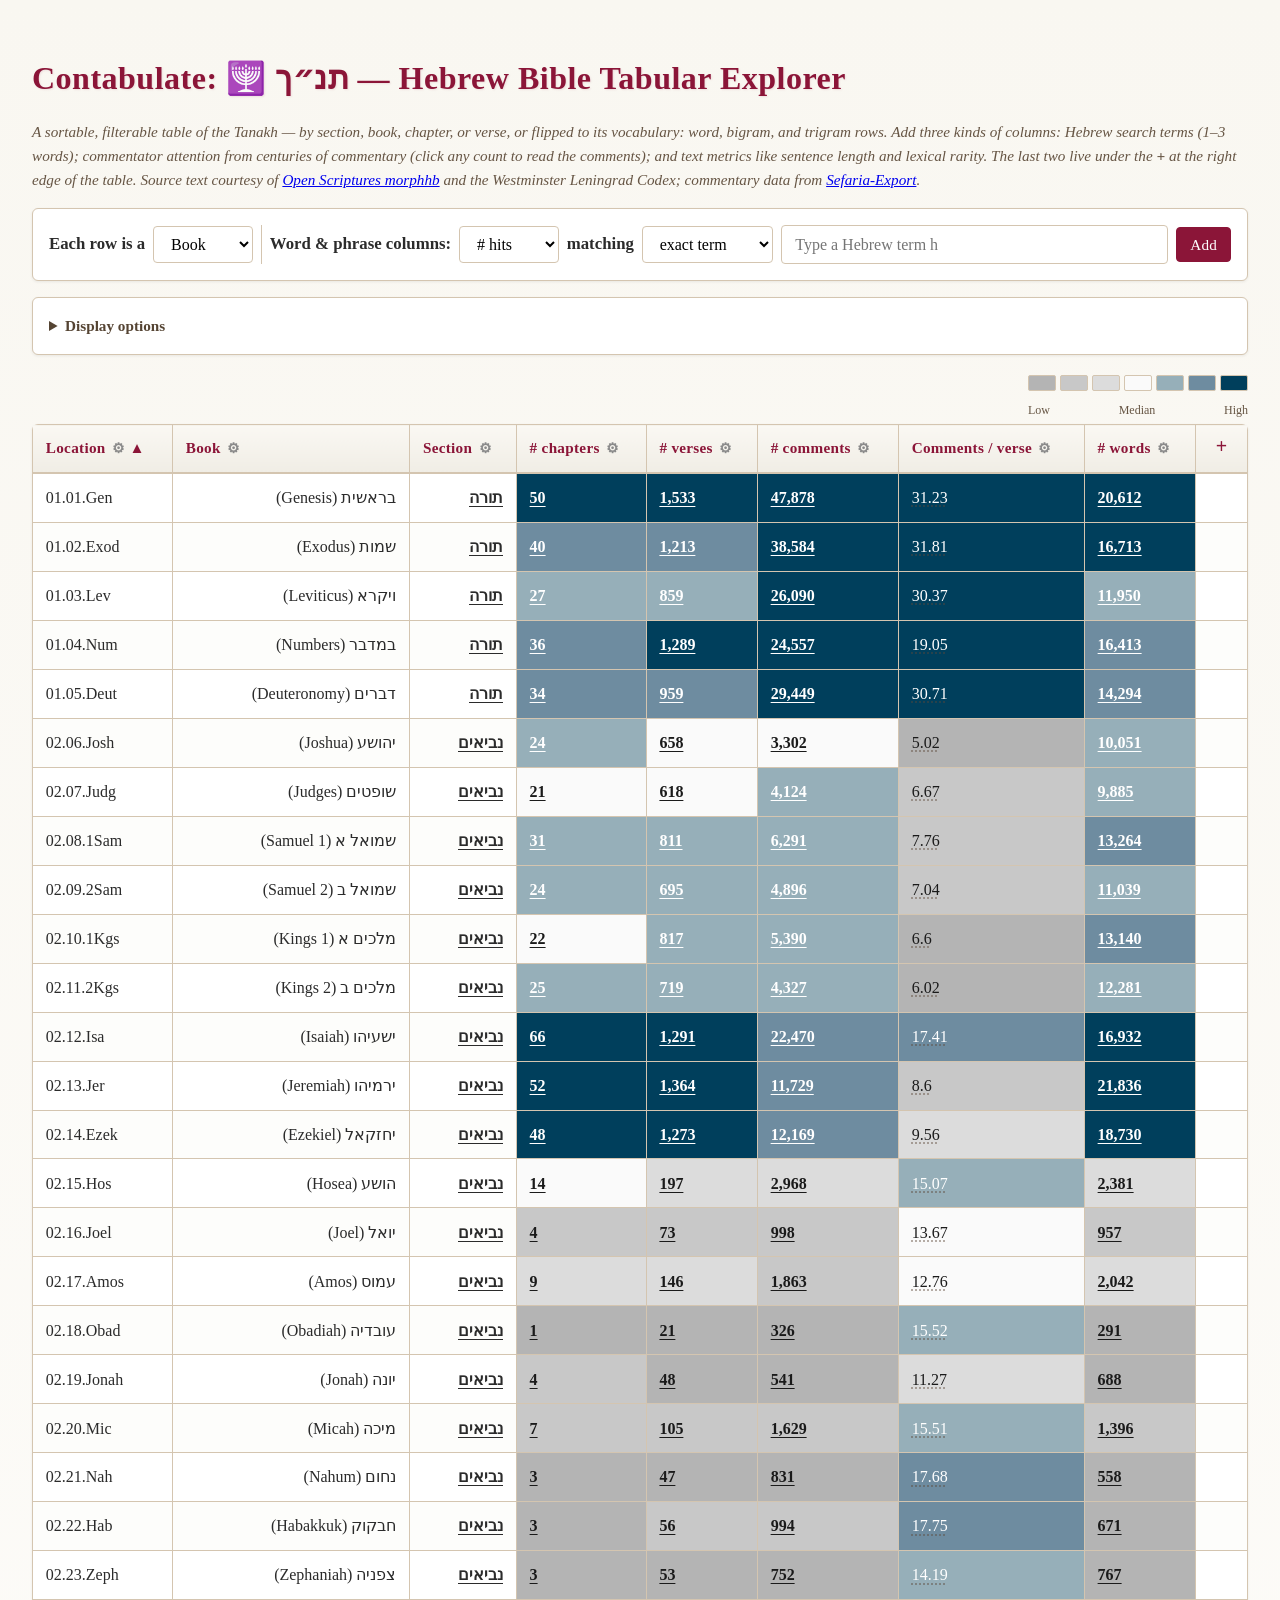
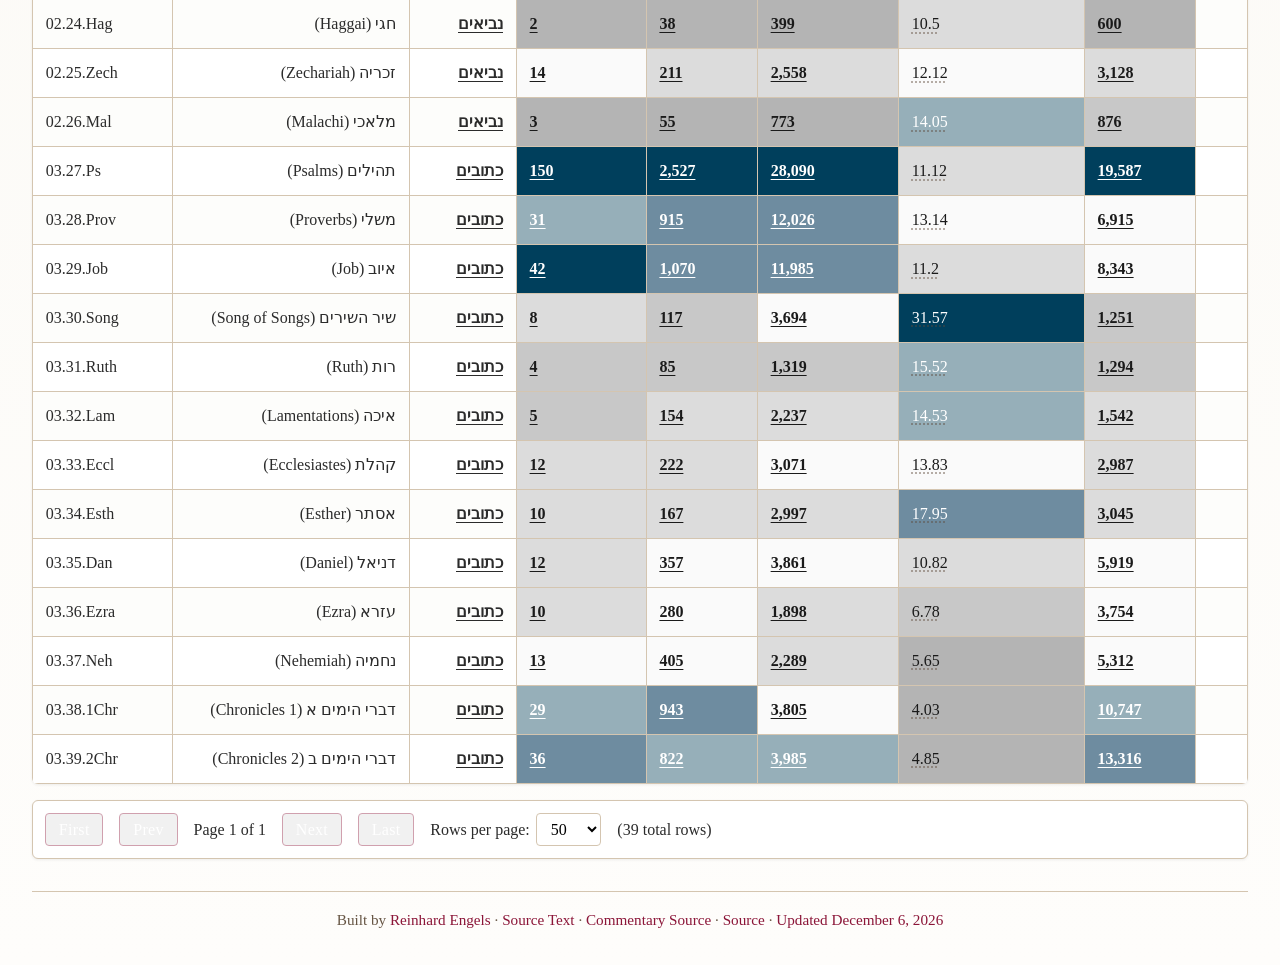
==== docs/index.html @ b15b809d "Add % Names, % Aramaic, and % Hapax text metrics Three density metrics on orthogonal axes, each deri" ====
<!doctype html>
<html lang="en">
<head>
  <meta charset="utf-8">
  <meta name="viewport" content="width=device-width, initial-scale=1">
  <meta name="description" content="Search the Hebrew Bible (Tanakh) by Hebrew word, phrase, or regex across sections, books, chapters, verses, and verse text with full RTL support. Built from Open Scriptures morphhb / Westminster Leningrad Codex OSIS XML.">
  <meta name="author" content="Reinhard Engels">
  <link rel="canonical" href="https://tanakh.contabulate.org/">
  <meta property="og:title" content="Contabulate: תנ״ך — Hebrew Bible Tabular Explorer">
  <meta property="og:description" content="Search the Hebrew Bible (Tanakh) by Hebrew word, phrase, or regex across sections, books, chapters, verses, and verse text with full RTL support.">
  <meta property="og:type" content="website">
  <meta property="og:url" content="https://tanakh.contabulate.org/">
  <link rel="icon" href="data:image/svg+xml,%3Csvg xmlns='http://www.w3.org/2000/svg' viewBox='0 0 64 64'%3E%3Cpath fill='%238b1538' d='M53 8c-12 2-21 11-25 22l-6 17c-1 3-4 5-7 6l-4 2 2-4c1-3 3-6 6-7l17-6C47 34 56 25 58 13l1-6-6 1z'/%3E%3Cpath fill='%238b1538' d='M21 43l-6 6 2 2 6-6z'/%3E%3Cpath fill='%238b1538' d='M31 22l11 11 2-2-11-11z'/%3E%3C/svg%3E">
  <title>🕎 Contabulate: תנ״ך — Hebrew Bible Tabular Explorer</title>
  <link rel="stylesheet" href="css/main.css">
</head>
<body>
  <div id="loadingIndicator" class="loading-indicator" role="status" aria-live="polite">
    <div class="loading-indicator-card">
      <div class="loading-spinner" aria-hidden="true"></div>
      <p id="loadingMessage" class="loading-message">Loading data...</p>
    </div>
  </div>
  <h1><a href="https://contabulate.org/">Contabulate</a>: 🕎 <span class="hebrew-inline" dir="rtl">תנ״ך</span> — Hebrew Bible Tabular Explorer</h1>
  <p class="muted">A sortable, filterable table of the Tanakh — by section, book, chapter, or verse, or flipped to its vocabulary: word, bigram, and trigram rows. Add three kinds of columns: Hebrew search terms (1–3 words); commentator attention from centuries of commentary (click any count to read the comments); and text metrics like sentence length and lexical rarity. The last two live under the <strong>+</strong> at the right edge of the table. Source text courtesy of <a href="https://github.com/openscriptures/morphhb" target="_blank" rel="noopener">Open Scriptures morphhb</a> and the Westminster Leningrad Codex; commentary data from <a href="https://github.com/Sefaria/Sefaria-Export" target="_blank" rel="noopener">Sefaria-Export</a>.</p>

  <div class="tab-content" id="segmentsTab">
    <div class="controls">
      <div class="controls-row">
        <div class="control-group">
          <span class="label-strong">Each row is a</span>
          <select id="gran" class="control-select">
            <option value="genre">Section</option>
            <option value="play">Book</option>
            <option value="act">Chapter</option>
            <option value="line" selected>Verse</option>
            <option value="word">Word</option>
            <option value="bigram">Bigram</option>
            <option value="trigram">Trigram</option>
          </select>
        </div>
        <span class="control-divider" aria-hidden="true"></span>
        <div class="control-group control-group-grow">
          <span class="label-strong">Word &amp; phrase columns:</span>
          <select id="newTermDisplay" class="control-select">
            <option value="count" selected># hits</option>
            <option value="pct">% share</option>
          </select>
          <span class="label-strong">matching</span>
          <select id="matchMode" class="control-select">
            <option value="exact">exact term</option>
            <option value="regex">regex pattern</option>
          </select>
          <span id="ngramModeGroup">
            <span class="label-strong">in</span>
            <select id="ngramMode" class="control-select">
              <option value="1" selected>single words</option>
              <option value="2">bigrams</option>
              <option value="3">trigrams</option>
            </select>
          </span>
          <input id="q" class="query-input" type="text" dir="auto" placeholder="Type Hebrew or Latin here, then hit &quot;Add&quot;">
          <button id="addColumnBtn" class="add-column-btn" type="button">Add</button>
        </div>
        <button id="addColumnsMobile" class="add-columns-mobile" type="button" aria-haspopup="dialog">+ Commentator &amp; metric columns</button>
      </div>
      <div id="termWarning" class="warning is-hidden" role="status" aria-live="polite"></div>
    </div>

    <details>
      <summary class="sr"><strong>Display options</strong></summary>
      <div class="options-row">
        <label><input type="checkbox" class="color-scale-toggle" checked> Color scale numeric columns</label>
        <label><input type="checkbox" class="highlight-toggle" checked> Highlight matching verse text</label>
        <label><input type="checkbox" id="showZeroRows"> Show zero-hit rows</label>
        <button id="downloadSegmentsCsv" class="download-btn" type="button">Download CSV</button>
        <div class="color-scale-options">
          <label>Palette:
            <select class="color-scale-palette">
              <option value="blue-diverging" selected>Gray ↔ Blue (default)</option>
              <option value="blue-linear">Gray ↔ Blue (alt)</option>
              <option value="burgundy-gold">Gold ↔ Burgundy</option>
            </select>
          </label>
          <label>Steps:
            <select class="color-scale-steps">
              <option value="5" selected>5</option>
              <option value="7">7</option>
            </select>
          </label>
        </div>
      </div>
    </details>

    <div class="table-toolbar">
      <div id="segmentsFilterActions" class="filter-actions is-hidden">
        <span class="label-strong">Filters:</span>
        <span id="segmentsActiveFilters" class="active-filter-chips"></span>
        <button id="clearSegmentsFilters" class="link-btn link-btn-no-padding">Clear all</button>
      </div>
      <label id="vocabNamesToggle" class="vocab-names-toggle is-hidden" title="Hide word forms tagged as proper names in the morphhb morphology for the books in scope; the list is editable below when scoped to one book">
        <input type="checkbox" id="vocabNamesCheckbox"> Hide proper names
      </label>
      <div class="color-scale-legend color-scale-legend-inline" title="Each numeric column is shaded from its lowest to highest value"></div>
    </div>
    <div id="nameFilterEditor" class="is-hidden"></div>
    <table id="results">
      <thead><tr id="headRow"></tr></thead>
      <tbody></tbody>
    </table>

    <div class="pagination is-hidden" id="segmentsPagination">
      <button id="segmentsFirstPage">First</button>
      <button id="segmentsPrevPage">Prev</button>
      <span class="page-info" id="segmentsPageInfo">Page 1 of 1</span>
      <button id="segmentsNextPage">Next</button>
      <button id="segmentsLastPage">Last</button>
      <label>
        Rows per page:
        <select id="segmentsPageSize">
          <option value="25">25</option>
          <option value="50" selected>50</option>
          <option value="100">100</option>
          <option value="250">250</option>
        </select>
      </label>
      <span class="page-info" id="segmentsTotalInfo"></span>
    </div>
  </div>

<script src="js/utils.js"></script>
<script src="js/table-ui.js"></script>
<script src="js/filter-popover.js"></script>
<script src="js/color-scale.js"></script>
<script src="js/name-filter.js"></script>
<script src="js/commentary-detail.js"></script>
<script src="js/add-column-popover.js"></script>
<script>
(async function() {
  window.__contabulateReady = false;
  const q = document.getElementById('q');
  const gran = document.getElementById('gran');
  const matchMode = document.getElementById('matchMode');
  const ngramMode = document.getElementById('ngramMode');
  const newTermDisplay = document.getElementById('newTermDisplay');
  const ngramModeGroup = document.getElementById('ngramModeGroup');
  const theadRow = document.getElementById('headRow');
  const tbody = document.querySelector('#results tbody');
  const showZeroRowsToggle = document.getElementById('showZeroRows');
  const commentatorColumnControls = document.getElementById('commentatorColumnControls');
  const addColumnBtn = document.getElementById('addColumnBtn');
  const termWarning = document.getElementById('termWarning');
  const qPlaceholderText = 'Type a Hebrew term here, then hit "Add"';
  const addColumnPromptScheduleMs = [3000, 5000, 10000];
  const allowAddColumnPromptMotion = !(window.matchMedia && window.matchMedia('(prefers-reduced-motion: reduce)').matches);
  let qPlaceholderTimer = null;
  let qPlaceholderIndex = 0;
  let qPlaceholderDidAnimate = false;
  let addColumnPromptTimer = null;
  let addColumnPromptStepIndex = 0;
  let extraTerms = [];
  let showZeroRows = false;
  // Optional metric columns (off by default; toggled in Options, persisted in deep links via `mc=`)
  const METRIC_COL_DEFS = [
    { code: 'wps', key: 'words_per_sentence', label: 'Words/Sentence', decimals: 1,
      tooltip: 'Average sentence length: words per sentence, with sentences split on sof pasuq (׃) — higher = longer, more complex sentences.' },
    { code: 'wlen', key: 'mean_word_length', label: 'Word Length', decimals: 2,
      tooltip: 'Average word length in letters. Higher = longer words.' },
    { code: 'rare', key: 'lexical_rarity', label: 'Lexical Rarity', decimals: 2,
      tooltip: 'How rare the vocabulary is: each word is scored by its rarity in the whole corpus (−log10 of its frequency share), averaged over the row’s words. Higher = rarer vocabulary.' },
    { code: 'mattr', key: 'mattr_50', label: 'Vocab Diversity', decimals: 3, granOnly: ['play'],
      tooltip: 'Vocabulary diversity (MATTR-50): type–token ratio averaged over a moving 50-word window, 0–1. Higher = more varied vocabulary; comparable across texts of different lengths. Available at Book level.' },
    { code: 'names', key: 'name_share', label: '% Names', decimals: 1,
      tooltip: 'Share of words tagged as proper names in the morphhb morphology. Higher = more name-dense text (genealogies, chronicles, narrative).' },
    { code: 'aram', key: 'aramaic_share', label: '% Aramaic', decimals: 1,
      tooltip: 'Share of words tagged as Aramaic. The Tanakh is Hebrew apart from parts of Daniel and Ezra, one verse of Jeremiah, and two words of Genesis.' },
    { code: 'hapax', key: 'hapax_share', label: '% Hapax', decimals: 1,
      tooltip: 'Share of word forms that appear nowhere else in the Tanakh (hapax legomena). Higher = more unique vocabulary.' },
  ];
  let enabledMetricCodes = [];
  const metricToggles = Array.from(document.querySelectorAll('.metric-col-toggle'));
  function syncMetricToggles() {
    metricToggles.forEach(cb => { cb.checked = enabledMetricCodes.includes(cb.dataset.metric); });
  }
  let selectedCommentatorColumns = new Set();
  let commentatorColumnFilterText = '';
  const resultsTable = document.getElementById('results');
  let rankHintBubbleEl = null;
  let rankHintBubbleTimer = null;

  function stopQPlaceholderAnimation(clearNow = false) {
    if (qPlaceholderTimer) {
      clearTimeout(qPlaceholderTimer);
      qPlaceholderTimer = null;
    }
    if (clearNow && q) q.placeholder = '';
  }
  function tickQPlaceholderAnimation() {
    if (!q) return;
    if (qPlaceholderDidAnimate) {
      qPlaceholderTimer = null;
      return;
    }
    if (document.activeElement === q || q.value.trim()) {
      stopQPlaceholderAnimation(true);
      return;
    }
    if (qPlaceholderIndex < qPlaceholderText.length) {
      qPlaceholderIndex++;
      q.placeholder = qPlaceholderText.slice(0, qPlaceholderIndex);
      qPlaceholderTimer = setTimeout(tickQPlaceholderAnimation, 55);
      return;
    }
    q.placeholder = qPlaceholderText;
    qPlaceholderDidAnimate = true;
    qPlaceholderTimer = null;
  }
  function startQPlaceholderAnimation(reset = false) {
    if (!q || document.activeElement === q || q.value.trim()) return;
    stopQPlaceholderAnimation(false);
    if (qPlaceholderDidAnimate) {
      q.placeholder = qPlaceholderText;
      return;
    }
    if (reset) {
      qPlaceholderIndex = 0;
      q.placeholder = '';
    }
    tickQPlaceholderAnimation();
  }
  function clearAddColumnPrompt(removeClass = true) {
    if (addColumnPromptTimer) {
      clearTimeout(addColumnPromptTimer);
      addColumnPromptTimer = null;
    }
    addColumnPromptStepIndex = 0;
    if (removeClass && addColumnBtn) addColumnBtn.classList.remove('idle-shimmer');
  }
  function scheduleNextAddColumnPrompt() {
    if (!allowAddColumnPromptMotion || !addColumnBtn || !q || !q.value.trim()) return;
    if (addColumnPromptStepIndex >= addColumnPromptScheduleMs.length) return;
    const delayMs = addColumnPromptScheduleMs[addColumnPromptStepIndex];
    addColumnPromptStepIndex += 1;
    addColumnPromptTimer = setTimeout(runAddColumnPrompt, delayMs);
  }
  function runAddColumnPrompt() {
    addColumnPromptTimer = null;
    if (!allowAddColumnPromptMotion || !addColumnBtn || !q || !q.value.trim()) return;
    addColumnBtn.classList.remove('idle-shimmer');
    // Restart the one-shot sheen when the user pauses after editing.
    void addColumnBtn.offsetWidth;
    addColumnBtn.classList.add('idle-shimmer');
    scheduleNextAddColumnPrompt();
  }
  function scheduleAddColumnPrompt() {
    if (!allowAddColumnPromptMotion || !addColumnBtn || !q) return;
    clearAddColumnPrompt(true);
    if (!q.value.trim()) return;
    scheduleNextAddColumnPrompt();
  }
  if (q) {
    startQPlaceholderAnimation(true);
    q.addEventListener('focus', () => {
      stopQPlaceholderAnimation(true);
    });
    q.addEventListener('blur', () => {
      if (!q.value.trim()) startQPlaceholderAnimation(false);
    });
    q.addEventListener('input', () => {
      if (q.value.trim()) {
        stopQPlaceholderAnimation(true);
      } else if (document.activeElement !== q) {
        startQPlaceholderAnimation(false);
      }
    });
  }
  if (addColumnBtn) {
    addColumnBtn.addEventListener('animationend', (e) => {
      if (e.animationName === 'addColumnShimmer') addColumnBtn.classList.remove('idle-shimmer');
    });
  }

  // Shared table UI helpers are provided by docs/js/table-ui.js
  const applyColumnOrder = window.applyColumnOrder;
  const moveKeyBeforeTarget = window.moveKeyBeforeTarget;
  const wireHeaderDrag = window.wireHeaderDrag;
  const getSortClickSuppressedUntil = window.getSortClickSuppressedUntil;
  const showFilterPopover = window.showFilterPopover;
  const closeFilterPopover = window.closeFilterPopover;
  const createLinesTabController = window.createLinesTabController;

  // Color scale/highlight helpers are provided by docs/js/color-scale.js
  const colorScaleState = window.colorScaleState;
  const syncColorScaleToggles = window.syncColorScaleToggles;
  const syncColorScaleOptions = window.syncColorScaleOptions;
  const setColorScaleEnabled = window.setColorScaleEnabled;
  const syncHighlightToggles = window.syncHighlightToggles;
  const setHighlightEnabled = window.setHighlightEnabled;
  const applyOrClear = window.applyOrClear;
  const applyColorScalesForVisibleTables = window.applyColorScalesForVisibleTables;
  const renderAllLegends = window.renderAllLegends;
  const setElementHidden = window.setElementHidden || ((el, hidden) => {
    if (!el || !el.classList) return;
    el.classList.toggle('is-hidden', !!hidden);
  });
  function normalizeTermN(value) {
    const n = parseInt(value, 10);
    return (n === 1 || n === 2 || n === 3) ? n : null;
  }
  function getSelectedNgramModeValue() {
    return normalizeTermN(ngramMode && ngramMode.value) || 1;
  }
  function countTermWords(text) {
    return String(text || '').trim().split(/\s+/).filter(Boolean).length;
  }
  function inferExactTermN(text) {
    const count = countTermWords(text);
    return (count >= 1 && count <= 3) ? count : null;
  }
  function getBaseNgramLabel(n) {
    if (n === 1) return '# words';
    if (n === 2) return '# bigrams';
    if (n === 3) return '# trigrams';
    return '# ngrams';
  }
  function showTermWarning(message) {
    if (!termWarning) return;
    termWarning.textContent = message || '';
    setElementHidden(termWarning, !message);
  }
  function clearTermWarning() {
    showTermWarning('');
  }
  function updateSegmentsMatchModeUI() {
    const isRegex = matchMode && matchMode.value === 'regex';
    setElementHidden(ngramModeGroup, !isRegex);
  }
  function normalizeTermMode(mode) {
    return mode === 'regex' ? 'regex' : 'exact';
  }
  function normalizeTermDisplay(value) {
    return value === 'pct' ? 'pct' : 'count';
  }
  function getEffectiveTermDisplay(termSpec) {
    if (gran && gran.value === 'line') return 'count';
    return normalizeTermDisplay(termSpec && termSpec.display);
  }
  function toTermSpec(value, fallbackMode = 'exact', fallbackN = getSelectedNgramModeValue()) {
    if (value == null) return null;
    if (typeof value === 'string') {
      const text = value.trim();
      if (!text) return null;
      const mode = normalizeTermMode(fallbackMode);
      const n = mode === 'regex' ? fallbackN : inferExactTermN(text);
      return { text, mode, n, display: 'count' };
    }
    if (typeof value === 'object') {
      const text = String(value.text ?? value.t ?? '').trim();
      if (!text) return null;
      const mode = normalizeTermMode(value.mode ?? value.m ?? fallbackMode);
      const explicitN = normalizeTermN(value.n ?? value.ngram ?? value.nm);
      const inferredN = inferExactTermN(text);
      return {
        text,
        mode,
        n: mode === 'regex' ? (explicitN || fallbackN) : inferredN,
        display: normalizeTermDisplay(value.display ?? value.d)
      };
    }
    const text = String(value).trim();
    if (!text) return null;
    const mode = normalizeTermMode(fallbackMode);
    const n = mode === 'regex' ? fallbackN : inferExactTermN(text);
    return { text, mode, n, display: 'count' };
  }
  function cloneTermSpec(value, fallbackMode = 'exact', fallbackN = getSelectedNgramModeValue()) {
    const spec = toTermSpec(value, fallbackMode, fallbackN);
    return spec ? { text: spec.text, mode: spec.mode, n: spec.n, display: spec.display } : null;
  }
  function termSpecKey(value, fallbackMode = 'exact', fallbackN = getSelectedNgramModeValue()) {
    const spec = toTermSpec(value, fallbackMode, fallbackN);
    if (!spec) return '';
    const keyN = normalizeTermN(spec.n) || 0;
    const display = normalizeTermDisplay(spec.display);
    if (spec.mode === 'regex') return `regex:${keyN}:${spec.text.trim()}:${display}`;
    return `exact:${keyN}:${normalizeTerm(spec.text)}:${display}`;
  }
  function formatTermSpecForHeader(value) {
    const spec = toTermSpec(value, 'exact');
    if (!spec) return '""';
    return spec.mode === 'regex' ? `/${spec.text}/` : `"${spec.text}"`;
  }
  function pruneExtraTermsAgainstPrimary() {
    // Legacy function name retained: chips are now the canonical term list.
    const seen = new Set();
    const filtered = [];
    extraTerms.forEach((t) => {
      const spec = toTermSpec(t, matchMode.value);
      const key = termSpecKey(spec);
      if (!spec || !spec.n || !key || seen.has(key)) return;
      seen.add(key);
      filtered.push(spec);
    });
    if (filtered.length !== extraTerms.length) {
      extraTerms = filtered;
      renderExtraTerms();
    }
  }
  function getActiveTerms() {
    return extraTerms.map(t => cloneTermSpec(t, matchMode.value)).filter(spec => spec && spec.n);
  }
  function getActiveTermsStateParts() {
    const terms = getActiveTerms();
    return {
      primary: terms[0] || null,
      extras: terms.slice(1)
    };
  }
  function setActiveTermsFromRestoredState(primaryTerm, extraTermList, preserveInputValue = true) {
    const seen = new Set();
    const merged = [];
    const add = (term) => {
      const spec = toTermSpec(term, matchMode.value);
      const key = termSpecKey(spec);
      if (!spec || !spec.n || !key || seen.has(key)) return;
      seen.add(key);
      merged.push(spec);
    };
    add(primaryTerm);
    (extraTermList || []).forEach(add);
    extraTerms = merged;
    renderExtraTerms();
    if (!preserveInputValue) q.value = '';
  }
  function renderExtraTerms() {
    updateDeepLink();
  }
  function removeExtraTerm(idx) {
    if (!Number.isInteger(idx) || idx < 0 || idx >= extraTerms.length) return;
    extraTerms.splice(idx, 1);
    renderExtraTerms();
    doSearch();
  }
  function addExtraTerm(term) {
    const spec = toTermSpec(term, matchMode.value);
    if (spec && spec.mode === 'exact' && !spec.n) {
      showTermWarning('Exact term columns are limited to 3 words. Use regex mode for longer patterns.');
      return false;
    }
    if (!spec) return false;
    spec.display = normalizeTermDisplay(newTermDisplay && newTermDisplay.value);
    clearTermWarning();
    const key = termSpecKey(spec);
    const existing = extraTerms.map(t => termSpecKey(t, matchMode.value));
    if (!key || existing.includes(key)) return false;
    extraTerms.push(spec);
    renderExtraTerms();
    doSearch(extraTerms.length - 1);
    return true;
  }
  // Sort state defaults (declare before deep-link logic uses them)
  let sortKey = null, sortDir = 'desc';
  let segmentsColumnOrder = [];
  let segmentsColumnDefs = [];
  // Column filters maps (declare early for deep-link)
  // Scope segments filters by current granularity (play/genre/act/line/character)
  const segmentsFiltersByGran = new Map(); // gran -> Map(columnKey -> filter)
  function normalizeGranularity(value) {
    if (value === 'verse' || value === 'line' || value === 'scene') return 'line';
    return ['genre', 'play', 'act', 'character', 'word', 'bigram', 'trigram'].includes(value) ? value : 'line';
  }
  function granularityToURL(value) {
    const normalized = normalizeGranularity(value);
    return normalized === 'line' ? 'verse' : normalized;
  }
  // Vocabulary granularities: rows are n-grams instead of text spans
  const VOCAB_GRANULARITIES = { word: 1, bigram: 2, trigram: 3 };
  function isVocabGranularity(value) {
    return Object.prototype.hasOwnProperty.call(VOCAB_GRANULARITIES, value);
  }
  function vocabNFor(value) {
    return VOCAB_GRANULARITIES[value] || 1;
  }
  function vocabGranForN(n) {
    return n === 2 ? 'bigram' : n === 3 ? 'trigram' : 'word';
  }
  let vocabExcludeNames = false;
  let nameEditorOpen = false;
  function getSegmentsFiltersMap() {
    const g = normalizeGranularity(typeof gran !== 'undefined' && gran ? gran.value : 'line');
    if (!segmentsFiltersByGran.has(g)) segmentsFiltersByGran.set(g, new Map());
    return segmentsFiltersByGran.get(g);
  }
  // Drill-down constants (declared early: deep links render before the
  // drill helpers further down are reached in source order)
  const TERM_COUNT_KEY_RE = /^t\d+_count$/;
  const DRILL_TARGETS = {
    genre: { num_plays: 'play', num_chapters: 'act', verse_count: 'line' },
    play: { num_chapters: 'act', verse_count: 'line' },
    act: { verse_count: 'line' }
  };
  const DRILL_NOUNS = { play: 'books', act: 'chapters', line: 'verses', word: 'words', bigram: 'bigrams', trigram: 'trigrams' };
  // Declared early: deep links can render vocabulary views during startup
  const vocabRowsCache = new Map();
  // Segments pagination and rows (declare early for deep-link)
  let segmentsCurrentPage = 1;
  let segmentsPageSize = 50;
  let segmentsAllRows = [];
  let lastSegmentsBaseRows = [];
  let segmentsSearchRequestId = 0;
  function normalizeSegmentsColumnKey(key) {
    return key === 'ref_code' ? 'location' : key;
  }
  // Deep link: human-readable query params (fallback to legacy base64 `state`)
  function buildQueryParamsFromState() {
    const p = new URLSearchParams();
    // Only segments are supported for deep links currently
    // Display
    p.set('cs', colorScaleState.colorScaleEnabled ? '1' : '0');
    p.set('zr', showZeroRows ? '1' : '0');
    const selectedCommentatorsParam = getSelectedCommentatorKeys().join(',');
    if (selectedCommentatorsParam) p.set('commentators', selectedCommentatorsParam);
    // palette and steps omitted for cleaner URLs
    p.set('hl', colorScaleState.highlightEnabled ? '1' : '0');
    if (enabledMetricCodes.length) p.set('mc', enabledMetricCodes.join(','));
    // Segments
    const segTermState = getActiveTermsStateParts();
    p.set('q', segTermState.primary ? segTermState.primary.text : '');
    p.set('nm', ngramMode.value);
    p.set('gran', granularityToURL(gran.value));
    p.set('mm', matchMode.value);
    if (isVocabGranularity(gran.value)) p.set('xn', vocabExcludeNames ? '1' : '0');
    const allTermSpecs = [segTermState.primary, ...segTermState.extras].filter(Boolean);
    const extras = segTermState.extras.map(t => (t && t.text ? t.text.trim() : '')).filter(Boolean);
    const termSpecsParam = encodeTermSpecsParam(allTermSpecs);
    if (termSpecsParam) p.set('ts', termSpecsParam);
    if (extras.length) {
      try {
        p.set('qt', encodeURIComponent(JSON.stringify(extras)));
      } catch (e) {
        // fallback to legacy join if JSON stringify fails (shouldn't)
        p.set('qt', extras.join('|'));
      }
    }
    if (sortKey) p.set('sk', sortKey);
    if (sortDir) p.set('sd', sortDir);
    if (segmentsColumnOrder.length) p.set('co', segmentsColumnOrder.join(','));
    const commentaryParam = (typeof window.getCommentaryDetailParam === 'function')
      ? window.getCommentaryDetailParam()
      : '';
    if (commentaryParam) p.set('cm', commentaryParam);
    // Segment column filters (only for current granularity)
    const segFilters = getSegmentsFiltersMap();
    for (const [key, v] of segFilters.entries()) {
      if (v.type === 'number') {
        const min = (v.min ?? '');
        const max = (v.max ?? '');
        p.set('s_fn_' + key, `${min}~${max}`);
      } else if (v.type === 'text') {
        p.set('s_ft_' + key, v.pattern ?? '');
      }
    }
    return p;
  }
  let appliedDeepLinkState = false;
  // Legacy base64 state decoder for backward compatibility
  function decodeState(s) {
    try {
      const b64 = (s || '').replace(/ /g, '+');
      return JSON.parse(decodeURIComponent(escape(atob(b64))));
    } catch(e) { return null; }
  }
  function decodeExtrasParam(raw) {
    if (!raw) return [];
    // New format: URL-encoded JSON array
    try {
      const decoded = decodeURIComponent(raw);
      const arr = JSON.parse(decoded);
      if (Array.isArray(arr)) return arr;
    } catch(e) { /* fall through to legacy */ }
    // Legacy: pipe-separated string
    return raw.split('|').map(t => t.trim()).filter(Boolean);
  }
  function encodeTermSpecsParam(termSpecs) {
    const compact = (termSpecs || [])
      .map(t => toTermSpec(t, 'exact'))
      .filter(Boolean)
      .map(t => ({ t: t.text, m: t.mode, n: t.n, d: t.display }));
    if (!compact.length) return '';
    try {
      return encodeURIComponent(JSON.stringify(compact));
    } catch (e) {
      return '';
    }
  }
  function decodeTermSpecsParam(raw) {
    if (!raw) return [];
    try {
      const decoded = decodeURIComponent(raw);
      const arr = JSON.parse(decoded);
      if (!Array.isArray(arr)) return [];
      return arr.map(t => toTermSpec(t, 'exact')).filter(Boolean);
    } catch (e) {
      return [];
    }
  }
  function arrayToMap(arr) {
    const m = new Map();
    if (!Array.isArray(arr)) return m;
    for (const it of arr) {
      if (!it || !it.key) continue;
      if (it.type === 'number') m.set(it.key, { type:'number', min: it.min ?? '', max: it.max ?? '' });
      else if (it.type === 'text') m.set(it.key, { type:'text', pattern: it.pattern ?? '' });
    }
    return m;
  }
  // The address bar mirrors the app state: refinements (sorts, filters,
  // toggles) replace the current history entry, while navigation-like
  // changes (granularity switches/drills, opening the commentary modal)
  // push one, so the browser Back button walks the drill-down trail.
  // Armed only after startup: early drawer refreshes must not write the URL,
  // or applyStateFromURL would read back its own echo as a deep link.
  let historySyncEnabled = false;
  let historyReplaceOnlyUntil = 0;
  function syncHistoryUrl(search) {
    if (!historySyncEnabled) return;
    if (typeof history === 'undefined' || typeof history.replaceState !== 'function') return;
    if (search === location.search) return;
    let mode = 'replaceState';
    if (Date.now() > historyReplaceOnlyUntil) {
      const oldSp = new URLSearchParams(location.search);
      const newSp = new URLSearchParams(search);
      // A pristine URL means the default view (books), so a first action that
      // keeps that granularity replaces rather than pushes.
      const oldGran = oldSp.has('gran') ? oldSp.get('gran') : granularityToURL('play');
      const granChanged = oldGran !== newSp.get('gran');
      const modalOpened = !oldSp.get('cm') && !!newSp.get('cm');
      // Scope changes at the same granularity (ancestor-cell filters) are
      // navigations too — Back should undo them.
      const scopeChanged = oldSp.get('s_ft_location') !== newSp.get('s_ft_location');
      if (granChanged || modalOpened || scopeChanged) mode = 'pushState';
    }
    try { history[mode](null, '', location.pathname + search); } catch (_) { /* ignore */ }
  }
  function updateDeepLink() {
    const p = buildQueryParamsFromState();
    const search = '?' + p.toString();
    syncHistoryUrl(search);
  }
  function segmentsFilterColumnLabel(key) {
    const def = (segmentsColumnDefs || []).find(c => c && c.key === key);
    if (def && def.label) return def.label;
    if (key === 'location') return 'Location';
    return key;
  }
  function describeSegmentsFilterValue(v) {
    if (v.type === 'text') {
      const pattern = String(v.pattern || '');
      if (pattern.startsWith('^')) {
        // Drill filters are anchored escaped literals; show them plainly
        const literal = pattern.slice(1).replace(/\\(.)/g, '$1');
        if ('^' + escapeRegexText(literal) === pattern) return `starts with ${literal}`;
      }
      return `matches ${pattern}`;
    }
    const hasMin = v.min !== '' && v.min != null;
    const hasMax = v.max !== '' && v.max != null;
    if (hasMin && hasMax) return `${v.min}–${v.max}`;
    if (hasMin) return `≥ ${v.min}`;
    if (hasMax) return `≤ ${v.max}`;
    return 'set';
  }
  function updateSegmentsFilterActions() {
    const container = document.getElementById('segmentsFilterActions');
    if (!container) return;
    const filters = getSegmentsFiltersMap();
    const chipsEl = document.getElementById('segmentsActiveFilters');
    if (chipsEl) {
      chipsEl.innerHTML = '';
      for (const [key, v] of filters.entries()) {
        const chip = document.createElement('button');
        chip.type = 'button';
        chip.className = 'active-filter-chip';
        chip.dataset.filterKey = key;
        chip.title = 'Remove this filter';
        chip.setAttribute('dir', 'auto');
        const label = document.createElement('strong');
        label.textContent = segmentsFilterColumnLabel(key);
        chip.appendChild(label);
        chip.appendChild(document.createTextNode(` ${describeSegmentsFilterValue(v)}`));
        const x = document.createElement('span');
        x.className = 'chip-x';
        x.setAttribute('aria-hidden', 'true');
        x.textContent = '×';
        chip.appendChild(x);
        chipsEl.appendChild(chip);
      }
    }
    setElementHidden(container, filters.size === 0);
  }
  const loadingIndicator = document.getElementById('loadingIndicator');
  const loadingMessage = document.getElementById('loadingMessage');

  function setLoadingState(isLoading, message) {
    if (loadingMessage && typeof message === 'string' && message) {
      loadingMessage.textContent = message;
    }
    if (loadingIndicator) {
      setElementHidden(loadingIndicator, !isLoading);
    }
  }

  async function loadJSON(path) {
    const res = await fetch(path);
    if (!res.ok) throw new Error(`Failed to load ${path}: ${res.status}`);
    return res.json();
  }

  let chunks=[], tokens={}, tokens2={}, tokens3={}, plays=[], characters=[], tokensChar={}, tokensChar2={}, tokensChar3={}, allLines=[], characterNameFilterConfig=null, commentaryInterestConfig=null;
  let allLinesLoadPromise = null;
  setLoadingState(true, "Loading data...");
  try {
    [chunks, tokens, tokens2, tokens3, plays, characters, tokensChar, tokensChar2, tokensChar3, characterNameFilterConfig, commentaryInterestConfig] = await Promise.all([
      loadJSON('data/chunks.json'),
      loadJSON('data/tokens.json'),
      loadJSON('data/tokens2.json'),
      loadJSON('data/tokens3.json'),
      loadJSON('data/plays.json'),
      loadJSON('data/characters.json'),
      loadJSON('data/tokens_char.json'),
      loadJSON('data/tokens_char2.json'),
      loadJSON('data/tokens_char3.json'),
      loadJSON('data/character_name_filter_config.json').catch(() => null),
      loadJSON('data/commentary_interest.json').catch(() => null),
    ]);
  } catch(e) {
    setLoadingState(true, 'Unable to load data. Please reload the page.');
    console.error('Failed to load data:', e);
    return;
  }


  setLoadingState(false);

  async function ensureAllLinesLoaded({ showOverlay = false } = {}) {
    if (Array.isArray(allLines) && allLines.length > 0) return allLines;
    const shouldShowOverlay = !!showOverlay;
    if (shouldShowOverlay) setLoadingState(true, 'Loading verse text...');
    if (!allLinesLoadPromise) {
      allLinesLoadPromise = loadJSON('lines/all_lines.json')
        .then(data => {
          allLines = Array.isArray(data) ? data : [];
          return allLines;
        })
        .catch(e => {
          allLinesLoadPromise = null;
          console.warn('Verse data not available:', e);
          throw e;
        });
    }
    try {
      return await allLinesLoadPromise;
    } finally {
      if (shouldShowOverlay) setLoadingState(false);
    }
  }

  function scheduleAllLinesPreload() {
    const preload = () => {
      ensureAllLinesLoaded().catch(() => {});
    };
    if (typeof window.requestIdleCallback === 'function') {
      window.requestIdleCallback(preload, { timeout: 5000 });
    } else {
      window.setTimeout(preload, 2000);
    }
  }

  const chunkById = new Map(chunks.map(r => [r.scene_id, r]));
  const playsById = new Map(plays.map(p => [p.play_id, p]));
  const charactersById = new Map(characters.map(c => [c.character_id, c]));

  // Name normalization util used elsewhere

  setLoadingState(false);

  renderExtraTerms();

  function getCommentatorConfig() {
    const metadata = commentaryInterestConfig && commentaryInterestConfig.metadata;
    const commentators = metadata && Array.isArray(metadata.commentators) ? metadata.commentators : [];
    return commentators
      .map(item => ({
        key: String(item && item.key || '').trim(),
        label: String(item && (item.label || item.name || item.key) || '').trim(),
        referenceCount: Number(item && (item.reference_count ?? item.total_references ?? item.count)) || 0
      }))
      .filter(item => item.key && item.label)
      .sort((a, b) => a.label.localeCompare(b.label) || a.key.localeCompare(b.key));
  }
  function getSelectedCommentatorKeys() {
    const allowed = new Set(getCommentatorConfig().map(item => item.key));
    return Array.from(selectedCommentatorColumns).filter(key => allowed.has(key));
  }
  function getSelectedCommentatorConfig() {
    const byKey = new Map(getCommentatorConfig().map(item => [item.key, item]));
    return getSelectedCommentatorKeys().map(key => byKey.get(key)).filter(Boolean);
  }
  function setSelectedCommentatorKeys(keys) {
    const allowed = new Set(getCommentatorConfig().map(item => item.key));
    selectedCommentatorColumns = new Set(
      (keys || [])
        .map(key => String(key || '').trim())
        .filter(key => allowed.has(key))
    );
    syncCommentatorColumnControls();
  }
  function formatCommentatorReferenceCount(count) {
    const n = Number(count) || 0;
    return n.toLocaleString('en-US');
  }
  function formatCommentatorOptionLabel(item) {
    return `${item.label} (${formatCommentatorReferenceCount(item.referenceCount)})`;
  }
  function commentatorMatchesFilter(item, filterText) {
    const terms = String(filterText || '').trim().toLowerCase().split(/\s+/).filter(Boolean);
    if (!terms.length) return true;
    const haystack = `${item.label} ${item.key}`.toLowerCase();
    return terms.every(term => haystack.includes(term));
  }
  function getPendingCommentatorColumnKey() {
    const select = document.getElementById('commentatorColumnSelect');
    if (!select) return '';
    if (select.value) return select.value;
    const firstOption = Array.from(select.options).find(option => option.value);
    return firstOption ? firstOption.value : '';
  }
  function decodeCommentatorsParam(raw) {
    return String(raw || '')
      .split(',')
      .map(key => key.trim())
      .filter(Boolean);
  }
  function addCommentatorColumn(key) {
    const allowed = new Set(getCommentatorConfig().map(item => item.key));
    if (!allowed.has(key) || selectedCommentatorColumns.has(key)) return false;
    selectedCommentatorColumns.add(key);
    commentatorColumnFilterText = '';
    syncCommentatorColumnControls();
    doSearch();
    updateDeepLink();
    return true;
  }
  function removeCommentatorColumn(key) {
    if (!selectedCommentatorColumns.has(key)) return false;
    selectedCommentatorColumns.delete(key);
    const colKey = `commentary_${key}`;
    getSegmentsFiltersMap().delete(colKey);
    segmentsColumnOrder = segmentsColumnOrder.filter(item => item !== colKey);
    syncCommentatorColumnControls();
    doSearch();
    updateDeepLink();
    return true;
  }
  function syncCommentatorColumnControls(focusFilter = false) {
    if (!commentatorColumnControls) return;
    const config = getCommentatorConfig();
    const selected = getSelectedCommentatorConfig();
    const available = config.filter(item => !selectedCommentatorColumns.has(item.key));
    const filteredAvailable = available.filter(item => commentatorMatchesFilter(item, commentatorColumnFilterText));
    commentatorColumnControls.innerHTML = '';
    const label = document.createElement('span');
    label.className = 'label-strong';
    label.textContent = 'Find commentator:';
    commentatorColumnControls.appendChild(label);
    if (!config.length) {
      const empty = document.createElement('span');
      empty.className = 'muted';
      empty.textContent = 'None available';
      commentatorColumnControls.appendChild(empty);
      return;
    }
    const filterInput = document.createElement('input');
    filterInput.id = 'commentatorColumnFilter';
    filterInput.className = 'commentator-column-filter';
    filterInput.type = 'search';
    filterInput.placeholder = 'Type a name...';
    filterInput.value = commentatorColumnFilterText;
    filterInput.setAttribute('autocomplete', 'off');
    commentatorColumnControls.appendChild(filterInput);
    const select = document.createElement('select');
    select.id = 'commentatorColumnSelect';
    select.className = 'control-select commentator-column-select';
    select.disabled = filteredAvailable.length === 0;
    const placeholder = document.createElement('option');
    placeholder.value = '';
    if (!available.length) {
      placeholder.textContent = 'No more commentators available';
    } else if (!filteredAvailable.length) {
      placeholder.textContent = 'No matching commentators';
    } else {
      placeholder.textContent = commentatorColumnFilterText.trim()
        ? `Choose from ${filteredAvailable.length} match${filteredAvailable.length === 1 ? '' : 'es'}...`
        : 'Choose a commentator...';
    }
    select.appendChild(placeholder);
    filteredAvailable.forEach(item => {
      const option = document.createElement('option');
      option.value = item.key;
      option.textContent = formatCommentatorOptionLabel(item);
      select.appendChild(option);
    });
    commentatorColumnControls.appendChild(select);
    const addButton = document.createElement('button');
    addButton.id = 'addCommentatorColumn';
    addButton.type = 'button';
    addButton.className = 'add-commentator-btn';
    addButton.dataset.commentatorAction = 'add';
    addButton.disabled = filteredAvailable.length === 0;
    addButton.textContent = 'Add';
    commentatorColumnControls.appendChild(addButton);
    const filterCount = document.createElement('span');
    filterCount.className = 'muted commentator-filter-count';
    filterCount.textContent = available.length
      ? `${filteredAvailable.length} of ${available.length} available`
      : '0 available';
    commentatorColumnControls.appendChild(filterCount);
    const selectedSummary = document.createElement('span');
    selectedSummary.id = 'selectedCommentatorColumns';
    selectedSummary.className = 'muted selected-commentator-columns';
    selectedSummary.textContent = selected.length
      ? `Selected: ${selected.map(item => item.label).join(', ')}. Remove columns with × in the table header.`
      : 'None selected';
    commentatorColumnControls.appendChild(selectedSummary);
    if (focusFilter) {
      filterInput.focus();
      const pos = filterInput.value.length;
      try { filterInput.setSelectionRange(pos, pos); } catch (_) {}
    }
  }
  function getCommentaryFieldKeys(includeIndividuals = true) {
    const keys = ['commentary_interest'];
    if (includeIndividuals) {
      const commentators = includeIndividuals === 'all'
        ? getCommentatorConfig()
        : getSelectedCommentatorConfig();
      commentators.forEach(item => keys.push(`commentary_${item.key}`));
    }
    return keys;
  }
  function copyCommentaryFields(source, includeIndividuals = true) {
    const out = {};
    getCommentaryFieldKeys(includeIndividuals).forEach(key => {
      const value = Number(source && source[key]);
      out[key] = Number.isFinite(value) ? value : 0;
    });
    return out;
  }
  function addCommentaryFields(target, source, includeIndividuals = true) {
    Object.assign(target, copyCommentaryFields(source, includeIndividuals));
    return addCommentaryDensity(target);
  }
  function getVerseCountValue(row) {
    const value = Number(row && (row.verse_count ?? row.num_lines));
    return Number.isFinite(value) ? value : 0;
  }
  function addCommentaryDensity(target) {
    const verseCount = getVerseCountValue(target);
    const comments = Number(target && target.commentary_interest);
    target.commentary_per_verse = verseCount > 0 && Number.isFinite(comments)
      ? Math.round((comments / verseCount) * 100) / 100
      : 0;
    return target;
  }
  function getCommentaryColumns() {
    const cols = [
      { key: 'commentary_interest', label: '# comments', type: 'number', defaultDir: 'desc' }
    ];
    getSelectedCommentatorConfig().forEach(item => {
      cols.push({ key: `commentary_${item.key}`, label: item.label, type: 'number', defaultDir: 'desc', commentatorKey: item.key });
    });
    return cols;
  }
  function getVerseNormalizedCommentaryColumns() {
    const cols = getCommentaryColumns();
    cols.splice(1, 0, { key: 'commentary_per_verse', label: 'Comments / verse', type: 'number', defaultDir: 'desc' });
    return cols;
  }
  syncCommentatorColumnControls();

  // Precompute act/play totals (must be before applyStateFromURL which may call doSearch→denomFor)
  const actTotals = new Map();
  const playTotals = new Map();
  const actVerseCounts = new Map();
  const genreVerseCounts = new Map();
  const actCommentaryTotals = new Map();
  const genreCommentaryTotals = new Map();
  for (const r of chunks) {
    const k = `${r.play_id}:${r.act}`;
    const verseCount = getVerseCountValue(r) || 1;
    actTotals.set(k, (actTotals.get(k)||0) + (r.total_words||0));
    playTotals.set(r.play_id, (playTotals.get(r.play_id)||0) + (r.total_words||0));
    actVerseCounts.set(k, (actVerseCounts.get(k)||0) + verseCount);
    const actCommentary = actCommentaryTotals.get(k) || {};
    getCommentaryFieldKeys('all').forEach(key => {
      actCommentary[key] = (actCommentary[key] || 0) + (Number(r[key]) || 0);
    });
    actCommentaryTotals.set(k, actCommentary);
    const genre = r.genre || 'unknown';
    genreVerseCounts.set(genre, (genreVerseCounts.get(genre)||0) + verseCount);
  }
  for (const play of plays) {
    const genre = play.genre || 'unknown';
    const genreCommentary = genreCommentaryTotals.get(genre) || {};
    getCommentaryFieldKeys('all').forEach(key => {
      genreCommentary[key] = (genreCommentary[key] || 0) + (Number(play[key]) || 0);
    });
    genreCommentaryTotals.set(genre, genreCommentary);
  }

  // Aggregate the additive metric fields (sentence_count, char_count, rarity_sum)
  // from verse chunks so metric columns can be derived at any granularity.
  const metricAggs = { act: new Map(), play: new Map(), genre: new Map() };
  function addMetricSums(map, k, r) {
    let s = map.get(k);
    if (!s) { s = { tw: 0, sc: 0, cc: 0, rs: 0, nc: 0, ac: 0, hc: 0 }; map.set(k, s); }
    s.tw += r.total_words || 0; s.sc += r.sentence_count || 0;
    s.cc += r.char_count || 0; s.rs += r.rarity_sum || 0;
    s.nc += r.name_count || 0; s.ac += r.aramaic_count || 0; s.hc += r.hapax_count || 0;
  }
  for (const r of chunks) {
    addMetricSums(metricAggs.act, `${r.play_id}:${r.act}`, r);
    addMetricSums(metricAggs.play, r.play_id, r);
    addMetricSums(metricAggs.genre, r.genre || 'unknown', r);
  }
  function metricSumsForRow(granVal, row) {
    if (granVal === 'scene' || granVal === 'line') {
      // verses are both chunks and lines here; line rows carry line_num === scene_id
      const m = chunkById.get(granVal === 'scene' ? row.scene_id : row.line_num);
      return m ? { tw: m.total_words||0, sc: m.sentence_count||0, cc: m.char_count||0, rs: m.rarity_sum||0, nc: m.name_count||0, ac: m.aramaic_count||0, hc: m.hapax_count||0 } : null;
    }
    if (granVal === 'act') return metricAggs.act.get(`${row.play_id}:${row.act}`) || null;
    if (granVal === 'play') return metricAggs.play.get(row.play_id) || null;
    if (granVal === 'genre') return metricAggs.genre.get(row.genre) || null;
    return null;
  }
  function getEnabledMetricDefs(granVal) {
    if (granVal === 'character') return [];
    return METRIC_COL_DEFS.filter(d => enabledMetricCodes.includes(d.code)
      && (!d.granOnly || d.granOnly.includes(granVal)));
  }
  function metricColsFor(granVal) {
    return getEnabledMetricDefs(granVal).map(d => ({ key: d.key, label: d.label, type: 'number', tooltip: d.tooltip }));
  }
  function roundTo(v, dec) { const f = Math.pow(10, dec); return Math.round(v * f) / f; }
  function attachMetricValues(rows, granVal) {
    const defs = getEnabledMetricDefs(granVal);
    if (!defs.length) return;
    for (const row of rows) {
      const s = metricSumsForRow(granVal, row);
      for (const d of defs) {
        let v = null;
        if (d.key === 'mattr_50') {
          const p = playsById.get(row.play_id);
          v = (p && Number.isFinite(p.mattr_50)) ? p.mattr_50 : null;
        } else if (s) {
          if (d.key === 'words_per_sentence') v = s.sc > 0 ? roundTo(s.tw / s.sc, d.decimals) : null;
          else if (d.key === 'mean_word_length') v = s.tw > 0 ? roundTo(s.cc / s.tw, d.decimals) : null;
          else if (d.key === 'lexical_rarity') v = s.tw > 0 ? roundTo(s.rs / s.tw, d.decimals) : null;
          else if (d.key === 'name_share') v = s.tw > 0 ? roundTo((s.nc / s.tw) * 100, d.decimals) : null;
          else if (d.key === 'aramaic_share') v = s.tw > 0 ? roundTo((s.ac / s.tw) * 100, d.decimals) : null;
          else if (d.key === 'hapax_share') v = s.tw > 0 ? roundTo((s.hc / s.tw) * 100, d.decimals) : null;
        }
        row[d.key] = v;
      }
    }
  }

  // Apply state from deep link if present
  // Total application of URL params to app state: absent conditional params
  // reset to their defaults, so history navigation (Back/Forward) restores
  // any previously visited state exactly.
  function applyUrlState(sp) {
    try {
      // Display
      if (sp.has('cs')) colorScaleState.colorScaleEnabled = sp.get('cs') === '1';
      // ignore palette and steps from URL to keep behavior consistent and URLs clean
      if (sp.has('hl')) colorScaleState.highlightEnabled = sp.get('hl') === '1';
      syncColorScaleToggles(); syncColorScaleOptions(); syncHighlightToggles();
      // Segments
      if (sp.has('q')) q.value = sp.get('q');
      else if (sp.has('ts')) q.value = '';
      if (sp.has('nm')) ngramMode.value = sp.get('nm');
      if (sp.has('gran')) gran.value = normalizeGranularity(sp.get('gran'));
      if (sp.has('mm')) matchMode.value = sp.get('mm');
      if (sp.has('zr')) {
        showZeroRows = sp.get('zr') === '1';
        if (showZeroRowsToggle) showZeroRowsToggle.checked = showZeroRows;
      }
      if (sp.has('xn')) {
        vocabExcludeNames = sp.get('xn') === '1';
        const xnCheckbox = document.getElementById('vocabNamesCheckbox');
        if (xnCheckbox) xnCheckbox.checked = vocabExcludeNames;
      }
      const metricCodes = sp.has('mc') ? sp.get('mc').split(',').map(s2 => s2.trim()) : [];
      enabledMetricCodes = METRIC_COL_DEFS.map(d => d.code).filter(c => metricCodes.includes(c));
      syncMetricToggles();
      setSelectedCommentatorKeys(sp.has('commentators') ? decodeCommentatorsParam(sp.get('commentators')) : []);
      if (sp.has('ts')) {
        setActiveTermsFromRestoredState(null, decodeTermSpecsParam(sp.get('ts')), true);
      } else {
        const restoredExtras = sp.has('qt') ? decodeExtrasParam(sp.get('qt')) : [];
        setActiveTermsFromRestoredState(sp.has('q') ? q.value : '', restoredExtras, true);
      }
      sortKey = sp.has('sk') ? normalizeSegmentsColumnKey(sp.get('sk')) : null;
      sortDir = sp.has('sd') ? sp.get('sd') : 'desc';
      segmentsColumnOrder = sp.has('co')
        ? sp.get('co').split(',').map(s => normalizeSegmentsColumnKey(s.trim())).filter(Boolean)
        : [];
      // Clear filters only for current granularity
      getSegmentsFiltersMap().clear();
      for (const [k, v] of sp.entries()) {
        if (k.startsWith('s_fn_')) {
          const key = normalizeSegmentsColumnKey(k.slice(5));
          const [min, max] = (v || '').split('~');
          getSegmentsFiltersMap().set(key, { type:'number', min, max });
        } else if (k.startsWith('s_ft_')) {
          const key = normalizeSegmentsColumnKey(k.slice(5));
          getSegmentsFiltersMap().set(key, { type:'text', pattern: v || '' });
        }
      }
    } catch(e) { /* apply what we can, still render */ }
    updateSegmentsMatchModeUI();
    doSearch();
    applyColorScalesForVisibleTables();
    // The commentary modal follows the cm param (no-op before its init)
    const cmParam = sp.get('cm');
    if (cmParam && typeof window.openCommentaryDetailFromParam === 'function') {
      window.openCommentaryDetailFromParam(cmParam);
    } else if (!cmParam
      && typeof window.getCommentaryDetailParam === 'function' && window.getCommentaryDetailParam()
      && typeof window.closeCommentaryDetail === 'function') {
      window.closeCommentaryDetail();
    }
    updateDeepLink();
  }

  window.addEventListener('popstate', () => {
    // Re-applying popped state must not create new history entries
    historyReplaceOnlyUntil = Date.now() + 1500;
    const sp = new URLSearchParams(location.search);
    // The pristine entry (no params) is the default books view
    if (!sp.has('gran')) sp.set('gran', granularityToURL('play'));
    applyUrlState(sp);
  });

  (function applyStateFromURL(){
    const sp = new URLSearchParams(location.search);
    // New readable params first
    if (sp.has('tab') || sp.has('q') || sp.has('ts') || sp.has('l_q') || sp.has('gran') || sp.has('co') || sp.has('mc')) {
      appliedDeepLinkState = true;
      applyUrlState(sp);
      return;
    }
    // Legacy base64 fallback
    const enc = sp.get('state');
    if (!enc) { return; }
    const st = decodeState(enc);
    if (!st) { return; }
    try {
      // Display
      if (st.display) {
        if (typeof st.display.colorScaleEnabled === 'boolean') colorScaleState.colorScaleEnabled = st.display.colorScaleEnabled;
        if (st.display.colorScalePalette) colorScaleState.colorScalePalette = st.display.colorScalePalette;
        if (st.display.colorScaleSteps) colorScaleState.colorScaleSteps = st.display.colorScaleSteps;
        if (typeof st.display.highlightEnabled === 'boolean') colorScaleState.highlightEnabled = st.display.highlightEnabled;
        syncColorScaleToggles(); syncColorScaleOptions(); syncHighlightToggles();
      }
      // Segments
      if (st.segments) {
      if (st.segments.q != null) q.value = st.segments.q;
      if (st.segments.ngramMode) ngramMode.value = st.segments.ngramMode;
      if (st.segments.gran) gran.value = normalizeGranularity(st.segments.gran);
      if (st.segments.matchMode) matchMode.value = st.segments.matchMode;
      if (typeof st.segments.showZeroRows === 'boolean') {
        showZeroRows = st.segments.showZeroRows;
        if (showZeroRowsToggle) showZeroRowsToggle.checked = showZeroRows;
      }
      if (Array.isArray(st.segments.extraTerms)) {
        extraTerms = st.segments.extraTerms.filter(Boolean);
      }
      if (Array.isArray(st.segments.commentators)) {
        setSelectedCommentatorKeys(st.segments.commentators);
      }
        setActiveTermsFromRestoredState(st.segments.q != null ? q.value : '', extraTerms, true);
        if (st.segments.sortKey) sortKey = normalizeSegmentsColumnKey(st.segments.sortKey);
        if (st.segments.sortDir) sortDir = st.segments.sortDir;
        // Clear and set filters only for current granularity
        getSegmentsFiltersMap().clear();
        if (st.segments.filters) {
          const m = arrayToMap(st.segments.filters);
          for (const [k,v] of m.entries()) getSegmentsFiltersMap().set(normalizeSegmentsColumnKey(k), v);
        }
      }
      updateSegmentsMatchModeUI();
      // Trigger renders
      doSearch();
      applyColorScalesForVisibleTables();
      appliedDeepLinkState = true;
    } catch(e) { /* ignore */ }
    updateDeepLink();
  })();
  
  // No selectedPlayIds — include all plays; use header filters to refine
  function downloadSegmentsCsvAll(filename) {
    if (!segmentsAllRows || segmentsAllRows.length === 0) return;
    const cols = Array.from(theadRow.children)
      .filter(th => th.dataset.key && th.dataset.key !== '__add')
      .map(th => ({
        key: th.dataset.key,
        label: (th.childNodes[0]?.textContent || th.textContent || '').replace('⚙','').trim()
      }));
    if (cols.length === 0) return;
    const rows = [cols.map(c => c.label)];
    for (const r of segmentsAllRows) {
      rows.push(cols.map(c => {
        const k = c.key;
        if (k === 'act' && r.act_label) return r.act_label;
        if (k === 'scene' && r.scene_label) return r.scene_label;
        if (k === 'line' && r.line != null) return r.line;
        if (k === 'pct' || k.endsWith('_pct')) return fmtPct(r[k] || 0);
        return r[k] ?? '';
      }));
    }
    downloadCsv(filename, rows);
  }
  // Simple debounce helper for responsive UI without spamming renders


  // Pagination state (segments vars declared earlier to support deep-link init)
  // actTotals and playTotals moved before applyStateFromURL (see above)
  // Column filters state (moved earlier)
  
  function setHeaders(cols, preserveOrder){
    segmentsColumnDefs = Array.isArray(cols) ? cols.slice() : [];
    if (!preserveOrder) segmentsColumnOrder = [];
    const orderedCols = applyColumnOrder(segmentsColumnDefs, segmentsColumnOrder);
    segmentsColumnOrder = orderedCols.map(c => c.key);
    theadRow.innerHTML='';
    orderedCols.forEach(c => {
      const th = document.createElement('th');
      th.dataset.label = c.label;
      th.dataset.key = c.key;
      th.dataset.type = c.type || 'text';
      th.title = c.tooltip ? `${c.tooltip} Click to sort.` : 'Click to sort';
      const labelSpan = document.createElement('span');
      labelSpan.className = 'th-label';
      labelSpan.textContent = c.label;
      th.appendChild(labelSpan);
      th.addEventListener('click', () => {
        if (Date.now() < getSortClickSuppressedUntil()) return;
        if (sortKey === c.key) sortDir = (sortDir === 'asc' ? 'desc' : 'asc');
        else { sortKey = c.key; sortDir = c.defaultDir || 'desc'; }
        segmentsAllRows = sortRows(segmentsAllRows);
        segmentsCurrentPage = 1;
        renderSegmentsPage();
      });
      if (Number.isInteger(c.termIdx)) {
        const removeBtn = document.createElement('button');
        removeBtn.type = 'button';
        removeBtn.className = 'term-col-remove';
        removeBtn.textContent = '×';
        removeBtn.title = `Remove ${c.label}`;
        removeBtn.setAttribute('aria-label', `Remove ${c.label}`);
        removeBtn.addEventListener('click', (e) => {
          e.stopPropagation();
          removeExtraTerm(c.termIdx);
        });
        th.appendChild(removeBtn);
      }
      if (c.commentatorKey) {
        const removeBtn = document.createElement('button');
        removeBtn.type = 'button';
        removeBtn.className = 'term-col-remove';
        removeBtn.textContent = '×';
        removeBtn.title = `Remove ${c.label}`;
        removeBtn.setAttribute('aria-label', `Remove ${c.label}`);
        removeBtn.addEventListener('click', (e) => {
          e.stopPropagation();
          removeCommentatorColumn(c.commentatorKey);
        });
        th.appendChild(removeBtn);
      }
      // Add filter icon
      const icon = document.createElement('span');
      icon.className = 'filter-icon';
      icon.textContent = '⚙';
      icon.title = 'Filter this column';
      icon.addEventListener('click', (e) => {
        e.stopPropagation();
        showFilterPopover(th, c.key, (c.type||'text'), 'segments');
      });
      th.appendChild(icon);
      wireHeaderDrag(th, {
        tableType: 'segments',
        selector: '#results thead th',
        onDropReorder: (sourceKey, targetKey) => {
          segmentsColumnOrder = moveKeyBeforeTarget(segmentsColumnOrder, sourceKey, targetKey);
          setHeaders(segmentsColumnDefs, true);
          renderSegmentsPage();
        }
      });
      theadRow.appendChild(th);
    });
    // Commentator/metric columns are place-measures; they don't apply to
    // vocabulary rows, so the column adder hides there.
    if (!isVocabGranularity(gran.value)) {
      const addTh = document.createElement('th');
      addTh.className = 'add-column-th';
      addTh.dataset.key = '__add';
      addTh.title = 'Add columns: commentators and text metrics';
      const addBtn = document.createElement('button');
      addBtn.type = 'button';
      addBtn.className = 'add-column-plus';
      addBtn.textContent = '+';
      addBtn.setAttribute('aria-label', 'Add columns');
      addBtn.setAttribute('aria-haspopup', 'dialog');
      addTh.appendChild(addBtn);
      addTh.addEventListener('click', (e) => {
        e.stopPropagation();
        if (typeof window.showAddColumnPopover === 'function') window.showAddColumnPopover(addTh);
      });
      theadRow.appendChild(addTh);
    }
    updateSortIndicators();
  }
  
  function updateSortIndicators(){
    theadRow.querySelectorAll('th').forEach(th => {
      th.classList.remove('sorted-asc', 'sorted-desc');
      if (th.dataset.key === sortKey) {
        th.classList.add(sortDir === 'asc' ? 'sorted-asc' : 'sorted-desc');
      }
    });
  }
  function sortRows(rows){
    if (!sortKey) return rows;
    const parseIdParts = (id) => {
      const s = String(id || '');
      const parts = s.split('.');
      const abbr = parts[0] || '';
      const act = parts.length > 1 ? parseInt(parts[1], 10) || 0 : 0;
      const scene = parts.length > 2 ? parseInt(parts[2], 10) || 0 : 0;
      const line = parts.length > 3 ? parseInt(parts[3], 10) || 0 : 0;
      return { abbr, act, scene, line };
    };
    rows.sort((a,b) => {
      const av = a[sortKey], bv = b[sortKey];
      if (sortKey === 'id') {
        const aa = parseIdParts(av);
        const bb = parseIdParts(bv);
        let cmp = aa.abbr.localeCompare(bb.abbr);
        if (cmp === 0) cmp = aa.act - bb.act;
        if (cmp === 0) cmp = aa.scene - bb.scene;
        if (cmp === 0) cmp = aa.line - bb.line;
        return sortDir === 'asc' ? cmp : -cmp;
      }
      if (typeof av === 'string' || typeof bv === 'string') {
        return sortDir === 'asc' ? String(av).localeCompare(String(bv)) : String(bv).localeCompare(String(av));
      }
      return sortDir === 'asc' ? (av - bv) : (bv - av);
    });
    return rows;
  }

  function getHeaderLabelText(th) {
    if (!th) return '';
    const raw = (th.childNodes[0] && th.childNodes[0].textContent)
      ? th.childNodes[0].textContent
      : (th.textContent || '');
    return raw.replace('⚙', '').trim();
  }

  function buildNumericRankIndex(rows, colDefs) {
    const rankIndex = new Map();
    if (!Array.isArray(rows) || rows.length === 0 || !Array.isArray(colDefs)) return rankIndex;

    colDefs.forEach((col) => {
      if (!col || col.type !== 'number' || !col.key) return;
      const valueCounts = new Map();
      let total = 0;
      rows.forEach((row) => {
        const value = Number(row[col.key]);
        if (!Number.isFinite(value)) return;
        valueCounts.set(value, (valueCounts.get(value) || 0) + 1);
        total++;
      });
      if (total === 0) return;

      const sortedValues = Array.from(valueCounts.keys()).sort((a, b) => b - a);
      const ranksByValue = new Map();
      let seen = 0;
      sortedValues.forEach((value) => {
        const tieCount = valueCounts.get(value) || 0;
        const rank = seen + 1;
        ranksByValue.set(value, { rank, tieCount });
        seen += tieCount;
      });
      rankIndex.set(col.key, { label: col.label || col.key, total, ranksByValue });
    });

    return rankIndex;
  }

  function getNumericRankHint(rankIndex, key, rawValue) {
    if (!rankIndex || !rankIndex.has(key)) return '';
    const value = Number(rawValue);
    if (!Number.isFinite(value)) return '';
    const col = rankIndex.get(key);
    const meta = col && col.ranksByValue ? col.ranksByValue.get(value) : null;
    if (!meta) return '';
    const tieNote = meta.tieCount > 1 ? ` (tied with ${meta.tieCount} rows)` : '';
    return `${col.label} rank: #${meta.rank} of ${col.total}${tieNote}`;
  }

  function isNoHoverDevice() {
    return !!(window.matchMedia && window.matchMedia('(hover: none)').matches);
  }

  function ensureRankHintBubble() {
    if (rankHintBubbleEl) return rankHintBubbleEl;
    rankHintBubbleEl = document.createElement('div');
    rankHintBubbleEl.className = 'rank-hint-bubble';
    rankHintBubbleEl.setAttribute('aria-hidden', 'true');
    document.body.appendChild(rankHintBubbleEl);
    return rankHintBubbleEl;
  }

  function hideRankHintBubble() {
    if (!rankHintBubbleEl) return;
    rankHintBubbleEl.classList.remove('visible');
    if (rankHintBubbleTimer) {
      clearTimeout(rankHintBubbleTimer);
      rankHintBubbleTimer = null;
    }
  }

  function showRankHintBubbleForCell(cell, message) {
    if (!cell || !message) return;
    const bubble = ensureRankHintBubble();
    bubble.textContent = message;
    bubble.style.left = '8px';
    bubble.style.top = '8px';
    bubble.classList.add('visible');

    const cellRect = cell.getBoundingClientRect();
    const bubbleRect = bubble.getBoundingClientRect();
    const vw = window.innerWidth || document.documentElement.clientWidth || 0;
    const vh = window.innerHeight || document.documentElement.clientHeight || 0;
    let left = cellRect.left + ((cellRect.width - bubbleRect.width) / 2);
    left = Math.max(8, Math.min(left, vw - bubbleRect.width - 8));
    let top = cellRect.top - bubbleRect.height - 8;
    if (top < 8) top = cellRect.bottom + 8;
    if (top + bubbleRect.height > vh - 8) top = Math.max(8, vh - bubbleRect.height - 8);
    bubble.style.left = `${Math.round(left)}px`;
    bubble.style.top = `${Math.round(top)}px`;

    if (rankHintBubbleTimer) clearTimeout(rankHintBubbleTimer);
    rankHintBubbleTimer = setTimeout(() => {
      hideRankHintBubble();
    }, 2200);
  }

  function ensureSegmentsSortForColumns(cols, defaultKey, defaultDir = 'desc') {
    const keys = new Set((cols || []).map(c => c && c.key).filter(Boolean));
    if (sortKey && keys.has(sortKey)) {
      if (sortDir !== 'asc' && sortDir !== 'desc') sortDir = defaultDir;
      return;
    }
    const fallbackKey = (defaultKey && keys.has(defaultKey))
      ? defaultKey
      : (((cols || []).find(c => c && c.key) || {}).key || null);
    sortKey = fallbackKey;
    sortDir = defaultDir;
  }

  function applyPreferredTermSort(termCols, preferredTermIndex) {
    if (!Number.isInteger(preferredTermIndex) || preferredTermIndex < 0) return false;
    const preferredPrefix = `t${preferredTermIndex}_`;
    const preferredKey = `t${preferredTermIndex}_count`;
    const preferredCol = (termCols || []).find(c => c && c.key === preferredKey)
      || (termCols || []).find(c => c && typeof c.key === 'string' && c.key.startsWith(preferredPrefix));
    if (!preferredCol) return false;
    sortKey = preferredCol.key;
    sortDir = 'desc';
    return true;
  }

  function denomFor(n, levelKey, meta){
    const tw = (levelKey==='scene') ? (meta.total_words||0)
               : (levelKey==='act') ? (actTotals.get(`${meta.play_id}:${meta.act}`)||0)
               : (levelKey==='play') ? (playTotals.get(meta.play_id)||0)
               : (levelKey==='genre') ? ((meta && meta.total_words) || 0)
               : (levelKey==='character') ? (meta.total_words_spoken||0) : 0;
    return Math.max(0, tw - (n-1));
  }

  function aggregatePostings(postingsArray, n) {
    // Merge multiple token postings (for regex matches)
    const merged = new Map();
    for (const postings of postingsArray) {
      for (const [id, count] of postings) {
        merged.set(id, (merged.get(id) || 0) + count);
      }
    }
    return Array.from(merged.entries());
  }

  function buildRowsForTerms(terms, preferredSortTermIndex = null){
    const granVal = gran.value;
    if (isVocabGranularity(granVal)) {
      return buildVocabularyRows(granVal);
    }
    const activeTerms = (terms || []).map(t => toTermSpec(t, matchMode.value)).filter(Boolean);
    const hasTerms = activeTerms.length > 0;
    const baseN = normalizeTermN(activeTerms[0] && activeTerms[0].n) || getSelectedNgramModeValue();

    const termKeys = activeTerms.map((_, i) => `t${i}`);
    function getIndexForN(n) {
      const termN = normalizeTermN(n) || 1;
      return (granVal === 'character')
        ? (termN === 1 ? tokensChar : termN === 2 ? tokensChar2 : tokensChar3)
        : (termN === 1 ? tokens : termN === 2 ? tokens2 : tokens3);
    }
    function getRowNgramCount(totalWords) {
      return Math.max(0, (totalWords || 0) - (baseN - 1));
    }
    function getBaseCountLabel() {
      return getBaseNgramLabel(1);
    }
    function padLocationPart(value) {
      const num = Number(value);
      return String(Number.isFinite(num) ? num : 0).padStart(3, '0');
    }
    function getBookLocation(play) {
      if (play && play.location) return String(play.location);
      const bookNum = String(Number(play && play.play_id) || 0).padStart(2, '0');
      const abbr = String((play && (play.abbr || play.play_abbr)) || '').trim() || `BOOK${bookNum}`;
      return `${bookNum}.${abbr}`;
    }
    function getChapterLocation(play, act) {
      return `${getBookLocation(play)}.${padLocationPart(act)}`;
    }
    function getVerseLocation(play, act, scene) {
      return `${getChapterLocation(play, act)}.${padLocationPart(scene)}`;
    }

    const compiledRegexes = new Array(activeTerms.length).fill(null);
    if (hasTerms) {
      for (let termIdx = 0; termIdx < activeTerms.length; termIdx++) {
        const termSpec = activeTerms[termIdx];
        if (!termSpec || termSpec.mode !== 'regex') continue;
        try { compiledRegexes[termIdx] = new RegExp(normalizeTerm(termSpec.text), 'i'); }
        catch (e) {
          theadRow.innerHTML = '';
          tbody.innerHTML = `<tr><td class="warning">Invalid regex: ${e.message}</td></tr>`;
          return null;
        }
      }
    }

    const rowsMap = new Map();
    function ensureRow(key, buildFn) {
      if (!rowsMap.has(key)) rowsMap.set(key, buildFn());
      return rowsMap.get(key);
    }
    function finalizeRows() {
      const arr = Array.from(rowsMap.values());
      attachMetricValues(arr, granVal);
      arr.forEach(r => {
        activeTerms.forEach((termSpec, idx) => {
          const tk = termKeys[idx];
          const cKey = `${tk}_count`;
          const pKey = `${tk}_pct`;
          if (r[cKey] == null) r[cKey] = 0;
          if (r[pKey] == null) r[pKey] = 0;
          if (getEffectiveTermDisplay(termSpec) === 'pct') delete r[cKey];
          else delete r[pKey];
        });
      });
      return arr;
    }
    function buildTermColumns() {
      const cols = [];
      activeTerms.forEach((termSpec, idx) => {
        const label = formatTermSpecForHeader(termSpec);
        if (getEffectiveTermDisplay(termSpec) === 'pct') cols.push({ key: `${termKeys[idx]}_pct`, label: `% ${label}`, type: 'number', defaultDir: 'desc', termIdx: idx });
        else cols.push({ key: `${termKeys[idx]}_count`, label: `# ${label}`, type: 'number', defaultDir: 'desc', termIdx: idx });
      });
      return cols;
    }
    function getPostingsForTerm(termIdx) {
      const termSpec = activeTerms[termIdx];
      if (!termSpec) return [];
      const termN = normalizeTermN(termSpec.n) || 1;
      const idx = getIndexForN(termN);
      if (termSpec.mode === 'regex') {
        const pattern = compiledRegexes[termIdx];
        if (!pattern) return [];
        return aggregatePostings(Object.keys(idx).filter(k => pattern.test(k)).map(k => idx[k]), termN);
      }
      const parts = normalizeTerm(termSpec.text).split(/\s+/).filter(Boolean);
      const key = parts.slice(0, termN).join(' ');
      return idx[key] || [];
    }

    const genreTotals = new Map();
    const genrePlayCounts = new Map();
    const genreChapterCounts = new Map();
    if (granVal === 'genre') {
      plays.forEach(play => {
        const g = play.genre || 'unknown';
        genreTotals.set(g, (genreTotals.get(g) || 0) + (play.total_words || 0));
        genrePlayCounts.set(g, (genrePlayCounts.get(g) || 0) + 1);
        genreChapterCounts.set(g, (genreChapterCounts.get(g) || 0) + (play.num_acts || 0));
      });
    }
    if ((showZeroRows || !hasTerms) && granVal !== 'line') {
      if (granVal === 'scene') {
        chunks.forEach(m => {
          ensureRow(m.scene_id, () => {
            const totalWords = m.total_words || 0;
            const ngramCount = getRowNgramCount(totalWords);
            const playMeta = playsById.get(m.play_id) || { play_id: m.play_id, abbr: m.play_abbr, location: m.location };
            return addCommentaryFields({ id: m.canonical_id, location: m.location || getVerseLocation(playMeta, m.act, m.scene), play_title: m.play_title, genre:m.genre, play_id:m.play_id, act:m.act, scene:m.scene, total_words:totalWords, ngram_count:ngramCount, scene_id: m.scene_id, act_label: m.act_label, scene_label: m.scene_label }, m);
          });
        });
      } else if (granVal === 'act') {
        for (const [k, total_words] of actTotals.entries()) {
          const [pidStr, actNumStr] = k.split(':');
          const pid = parseInt(pidStr, 10);
          const actNum = parseInt(actNumStr, 10);
          const play = playsById.get(pid);
          if (!play) continue;
          ensureRow(k, () => {
            const ngramCount = getRowNgramCount(total_words);
            return addCommentaryFields({ id: `${play.abbr}.${actNum}`, location:getChapterLocation(play, actNum), play_title: play.title, genre:play.genre, play_id:pid, act:actNum, verse_count: actVerseCounts.get(k) || 0, total_words, ngram_count:ngramCount }, actCommentaryTotals.get(k));
          });
        }
      } else if (granVal === 'play') {
        plays.forEach(p => {
          ensureRow(p.play_id, () => {
            const total_words = p.total_words ?? 0;
            const ngramCount = getRowNgramCount(total_words);
            const verseCount = p.verse_count ?? p.total_lines ?? p.num_lines ?? 0;
            return addCommentaryFields({ play_id:p.play_id, location:getBookLocation(p), title:p.title, genre:p.genre, num_chapters:p.num_acts ?? 0, verse_count: verseCount, num_lines: verseCount, total_words, ngram_count:ngramCount }, p);
          });
        });
      } else if (granVal === 'genre') {
        for (const [genre, totalWords] of genreTotals.entries()) {
          ensureRow(genre, () => {
            const ngramCount = getRowNgramCount(totalWords);
            return addCommentaryFields({ genre, num_plays: genrePlayCounts.get(genre) || 0, num_chapters: genreChapterCounts.get(genre) || 0, verse_count: genreVerseCounts.get(genre) || 0, total_words: totalWords, ngram_count:ngramCount }, genreCommentaryTotals.get(genre));
          });
        }
      } else if (granVal === 'character') {
        characters.forEach(c => {
          ensureRow(c.character_id, () => {
            const totalWords = c.total_words_spoken || 0;
            const ngramCount = getRowNgramCount(totalWords);
            const numSpeeches = c.num_speeches || 0;
            const gender = (c.gender ?? c.sex ?? 'A').toString().toUpperCase();
            return { character_id:c.character_id, play_id:c.play_id, play_title:c.play_title, name:c.name, gender, num_speeches:numSpeeches, total_words_spoken:totalWords, ngram_count:ngramCount };
          });
        });
      }
    }

    if (granVal === 'line') {
      if (!Array.isArray(allLines) || allLines.length === 0) {
        theadRow.innerHTML = '';
        tbody.innerHTML = '<tr><td class="muted">Verse data not available.</td></tr>';
        return null;
      }
      const lineMatchers = [];
      activeTerms.forEach((termSpec, termIdx) => {
        if (!termSpec) { lineMatchers.push(null); return; }
        const termN = normalizeTermN(termSpec.n) || 1;
        if (termSpec.mode === 'regex') {
          const re = compiledRegexes[termIdx];
          if (!re) { lineMatchers.push(null); return; }
          lineMatchers.push({ type: 'regex', re, n: termN });
          return;
        }
        const parts = normalizeTerm(termSpec.text).split(/\s+/).filter(Boolean).slice(0, termN);
        if (parts.length === 0) { lineMatchers.push({ type: 'exact', ngram: null }); return; }
        lineMatchers.push({ type: 'exact', ngram: parts.join(' '), n: termN });
      });

      for (const ln of allLines) {
        const clean = (ln.text || '').toString().replace(/\s+/g, ' ').trim();
        let hasTerm = false;
        const play = playsById.get(ln.play_id) || { play_id: ln.play_id };
        const row = {
          id: ln.canonical_id,
          location: ln.location || getVerseLocation(play, ln.act, ln.scene),
          play_id: ln.play_id,
          play_title: play.title || '',
          act: ln.act,
          scene: ln.scene,
          act_label: ln.act_label,
          scene_label: ln.scene_label,
          line_num: ln.line_num,
          speaker: ln.speaker || '',
          line: clean
        };
        addCommentaryFields(row, ln);
        const matchedNgrams = [];
        lineMatchers.forEach((m, idx) => {
          if (!m) return;
          const ngrams = getLineNgrams(ln, normalizeTermN(m.n) || 1);
          let c = 0;
          if (m.type === 'regex' && m.re) {
            const re = new RegExp(m.re.source, m.re.flags.replace('g', ''));
            for (const ng of ngrams) {
              if (re.test(ng)) {
                c++;
                if (matchedNgrams.length <= 80) matchedNgrams.push(ng);
              }
            }
          } else if (m.type === 'exact' && m.ngram) {
            for (const ng of ngrams) if (ng === m.ngram) c++;
            if (c > 0 && matchedNgrams.length <= 80) matchedNgrams.push(m.ngram);
          }
          if (c > 0) {
            hasTerm = true;
            row[`${termKeys[idx]}_count`] = c;
          }
        });
        if (hasTerm) {
          row.line_highlight_regex = (matchedNgrams.length === 0 || matchedNgrams.length > 60)
            ? null
            : buildHighlightRegexFromNgrams(matchedNgrams);
        }
        if (hasTerm || !hasTerms || showZeroRows) {
          rowsMap.set(row.id, row);
        }
      }

      const baseCols = [
        { key: 'location', label: 'Location', defaultDir: 'asc', type: 'text' },
        { key: 'play_title', label: 'Book', defaultDir: 'asc', type: 'text' },
        { key: 'act', label: 'Chapter', type: 'number' },
        { key: 'scene', label: 'Verse #', type: 'number' }
      ];
      const termCols = buildTermColumns();
      baseCols.push(...getCommentaryColumns());
      baseCols.push(...metricColsFor(granVal));
      baseCols.push(...termCols);
      baseCols.push({ key: 'line', label: 'Verse', type: 'text' });
      setHeaders(baseCols);
      if (!applyPreferredTermSort(termCols, preferredSortTermIndex)) {
        const defaultSortKey = termCols[0]?.key || 'location';
        const defaultSortDir = termCols.length ? 'desc' : 'asc';
        ensureSegmentsSortForColumns(segmentsColumnDefs, defaultSortKey, defaultSortDir);
      }
      return finalizeRows();
    }

    if (granVal==='scene'){
      const baseCols = [
        {key:'location', label:'Location', defaultDir:'asc', type:'text'},
        {key:'play_title', label:'Book', defaultDir:'asc', type:'text'},
        {key:'act', label:'Chapter', type:'number'},
        {key:'scene', label:'Verse', type:'number'},
        ...getCommentaryColumns(),
        {key:'ngram_count', label: getBaseCountLabel(), type:'number'}
      ];
      baseCols.push(...metricColsFor(granVal));
      activeTerms.forEach((term, termIdx) => {
        const postings = getPostingsForTerm(termIdx);
        for (const [scene_id, count] of postings){
          const m = chunkById.get(scene_id); if (!m) continue;
          const row = ensureRow(scene_id, () => {
            const totalWords = m.total_words || 0;
            const ngramCount = getRowNgramCount(totalWords);
            const playMeta = playsById.get(m.play_id) || { play_id: m.play_id, abbr: m.play_abbr, location: m.location };
            return addCommentaryFields({ id: m.canonical_id, location: m.location || getVerseLocation(playMeta, m.act, m.scene), play_title: m.play_title, genre:m.genre, play_id:m.play_id, act:m.act, scene:m.scene, total_words:totalWords, ngram_count:ngramCount, scene_id }, m);
          });
          const d = denomFor(normalizeTermN(term.n) || 1,'scene',m);
          row[`${termKeys[termIdx]}_count`] = count;
          row[`${termKeys[termIdx]}_pct`] = d ? count/d : 0;
        }
      });
      const termCols = buildTermColumns();
      setHeaders([...baseCols, ...termCols]);
      if (!applyPreferredTermSort(termCols, preferredSortTermIndex)) {
        const defaultSortKey = termCols[0]?.key || 'location';
        const defaultSortDir = termCols.length ? 'desc' : 'asc';
        ensureSegmentsSortForColumns(segmentsColumnDefs, defaultSortKey, defaultSortDir);
      }
      return finalizeRows();
    }

    if (granVal==='act'){
      const baseCols = [
        {key:'location', label:'Location', defaultDir:'asc', type:'text'},
        {key:'play_title', label:'Book', defaultDir:'asc', type:'text'},
        {key:'act', label:'Chapter', type:'number'},
        {key:'verse_count', label:'# verses', type:'number'},
        ...getVerseNormalizedCommentaryColumns(),
        {key:'ngram_count', label: getBaseCountLabel(), type:'number'}
      ];
      baseCols.push(...metricColsFor(granVal));
      activeTerms.forEach((term, termIdx) => {
        const postings = getPostingsForTerm(termIdx);
        const countsByAct = new Map();
        for (const [scene_id,c] of postings){
          const m = chunkById.get(scene_id); if (!m) continue;
          const k = `${m.play_id}:${m.act}`;
          countsByAct.set(k, (countsByAct.get(k)||0) + c);
        }
        for (const [k,count] of countsByAct.entries()){
          const [pidStr, actNumStr] = k.split(':');
          const pid = parseInt(pidStr, 10);
          const actNum = parseInt(actNumStr, 10);
          const play = playsById.get(pid);
          if (!play) continue;
          const row = ensureRow(k, () => {
            const total_words = actTotals.get(k) || 0;
            const ngramCount = getRowNgramCount(total_words);
            return addCommentaryFields({ id: `${play.abbr}.${actNum}`, location:getChapterLocation(play, actNum), play_title: play.title, genre:play.genre, play_id:pid, act:actNum, verse_count: actVerseCounts.get(k) || 0, total_words, ngram_count:ngramCount }, actCommentaryTotals.get(k));
          });
          const d = denomFor(normalizeTermN(term.n) || 1,'act',{play_id:pid,act:actNum});
          row[`${termKeys[termIdx]}_count`] = count;
          row[`${termKeys[termIdx]}_pct`] = d ? count/d : 0;
        }
      });
      const termCols = buildTermColumns();
      setHeaders([...baseCols, ...termCols]);
      if (!applyPreferredTermSort(termCols, preferredSortTermIndex)) {
        const defaultSortKey = termCols[0]?.key || 'location';
        const defaultSortDir = termCols.length ? 'desc' : 'asc';
        ensureSegmentsSortForColumns(segmentsColumnDefs, defaultSortKey, defaultSortDir);
      }
      return finalizeRows();
    }

    if (granVal==='play'){
      const baseCols = [
        {key:'location', label:'Location', defaultDir:'asc', type:'text'},
        {key:'title', label:'Book', defaultDir:'asc', type:'text'},
        {key:'genre', label:'Section', defaultDir:'asc', type:'text'},
        {key:'num_chapters', label:'# chapters', type:'number'},
        {key:'verse_count', label:'# verses', type:'number'},
        ...getVerseNormalizedCommentaryColumns(),
        {key:'ngram_count', label: getBaseCountLabel(), type:'number'}
      ];
      baseCols.push(...metricColsFor(granVal));
      activeTerms.forEach((term, termIdx) => {
        const postings = getPostingsForTerm(termIdx);
        const countsByPlay = new Map();
        for (const [scene_id,c] of postings){
          const m = chunkById.get(scene_id); if (!m) continue;
          countsByPlay.set(m.play_id, (countsByPlay.get(m.play_id)||0) + c);
        }
        for (const [pid,count] of countsByPlay.entries()){
          const p = playsById.get(pid);
          if (!p) continue;
          const row = ensureRow(pid, () => {
            const total_words = p.total_words ?? 0;
            const ngramCount = getRowNgramCount(total_words);
            const verseCount = p.verse_count ?? p.total_lines ?? p.num_lines ?? 0;
            return addCommentaryFields({ play_id:pid, location:getBookLocation(p), title:p.title, genre:p.genre, num_chapters:p.num_acts ?? 0, verse_count: verseCount, num_lines: verseCount, total_words, ngram_count:ngramCount }, p);
          });
          const d = denomFor(normalizeTermN(term.n) || 1,'play',{play_id:pid});
          row[`${termKeys[termIdx]}_count`] = count;
          row[`${termKeys[termIdx]}_pct`] = d ? count/d : 0;
        }
      });
      const termCols = buildTermColumns();
      setHeaders([...baseCols, ...termCols]);
      if (!applyPreferredTermSort(termCols, preferredSortTermIndex)) {
        const defaultSortKey = termCols[0]?.key || 'location';
        const defaultSortDir = termCols.length ? 'desc' : 'asc';
        ensureSegmentsSortForColumns(segmentsColumnDefs, defaultSortKey, defaultSortDir);
      }
      return finalizeRows();
    }

    if (granVal==='genre'){
      const baseCols = [
        {key:'genre', label:'Section', defaultDir:'asc', type:'text'},
        {key:'num_plays', label:'# books', type:'number'},
        {key:'num_chapters', label:'# chapters', type:'number'},
        {key:'verse_count', label:'# verses', type:'number'},
        ...getVerseNormalizedCommentaryColumns(),
        {key:'ngram_count', label: getBaseCountLabel(), type:'number'}
      ];
      baseCols.push(...metricColsFor(granVal));
      activeTerms.forEach((term, termIdx) => {
        const postings = getPostingsForTerm(termIdx);
        const countsByGenre = new Map();
        for (const [scene_id,c] of postings){
          const m = chunkById.get(scene_id); if (!m) continue;
          const genre = m.genre || 'unknown';
          countsByGenre.set(genre, (countsByGenre.get(genre)||0) + c);
        }
        for (const [genre,count] of countsByGenre.entries()){
          const totalWords = genreTotals.get(genre) || 0;
          const row = ensureRow(genre, () => {
            const ngramCount = getRowNgramCount(totalWords);
            return addCommentaryFields({ genre, num_plays: genrePlayCounts.get(genre) || 0, num_chapters: genreChapterCounts.get(genre) || 0, verse_count: genreVerseCounts.get(genre) || 0, total_words: totalWords, ngram_count:ngramCount }, genreCommentaryTotals.get(genre));
          });
          const denom = denomFor(normalizeTermN(term.n) || 1, 'genre', { total_words: totalWords });
          row[`${termKeys[termIdx]}_count`] = count;
          row[`${termKeys[termIdx]}_pct`] = denom ? count/denom : 0;
        }
      });
      const termCols = buildTermColumns();
      setHeaders([...baseCols, ...termCols]);
      if (!applyPreferredTermSort(termCols, preferredSortTermIndex)) {
        ensureSegmentsSortForColumns(segmentsColumnDefs, termCols[0]?.key, 'desc');
      }
      return finalizeRows();
    }

    if (granVal==='character'){
      const baseCols = [
        {key:'name', label:'Character', defaultDir:'asc', type:'text'},
        {key:'gender', label:'Gender', defaultDir:'asc', type:'text'},
        {key:'play_title', label:'Book', defaultDir:'asc', type:'text'},
        {key:'num_speeches', label:'# speeches', type:'number'},
        {key:'ngram_count', label: getBaseCountLabel(), type:'number'}
      ];
      activeTerms.forEach((term, termIdx) => {
        const postings = getPostingsForTerm(termIdx);
        for (const [char_id, count] of postings){
          const c = charactersById.get(char_id);
          if (!c) continue;
          const row = ensureRow(char_id, () => {
            const totalWords = c.total_words_spoken || 0;
            const ngramCount = getRowNgramCount(totalWords);
            const numSpeeches = c.num_speeches || 0;
            const gender = (c.gender ?? c.sex ?? 'A').toString().toUpperCase();
            return { character_id:c.character_id, play_id:c.play_id, play_title:c.play_title, name:c.name, gender, num_speeches:numSpeeches, total_words_spoken:totalWords, ngram_count:ngramCount };
          });
          const denom = denomFor(normalizeTermN(term.n) || 1,'character',c);
          row[`${termKeys[termIdx]}_count`] = count;
          row[`${termKeys[termIdx]}_pct`] = denom ? count/denom : 0;
        }
      });
      const termCols = buildTermColumns();
      setHeaders([...baseCols, ...termCols]);
      if (!applyPreferredTermSort(termCols, preferredSortTermIndex)) {
        ensureSegmentsSortForColumns(segmentsColumnDefs, termCols[0]?.key, 'desc');
      }
      return finalizeRows();
    }
  }

  function applySegmentsFilters(rows) {
    let out = rows;
    const segFilters = getSegmentsFiltersMap();
    for (const [key, f] of segFilters.entries()) {
      if (!f) continue;
      // At vocabulary granularities the location filter is a scope applied
      // while building rows (they have no location field of their own)
      if (key === 'location' && isVocabGranularity(gran.value)) continue;
      const type = f.type || 'text';
      if (type === 'number') {
        const hasMin = f.min != null && f.min !== '';
        const hasMax = f.max != null && f.max !== '';
        if (!hasMin && !hasMax) continue;
        const isPct = key === 'pct' || key.endsWith('_pct');
        const minVal = hasMin ? parseFloat(f.min) : -Infinity;
        const maxVal = hasMax ? parseFloat(f.max) : Infinity;
        const m = isPct && minVal > 1 ? minVal/100 : minVal;
        const M = isPct && maxVal > 1 ? maxVal/100 : maxVal;
        out = out.filter(r => {
          const v = r[key];
          if (!Number.isFinite(v)) return false;
          return v >= m && v <= M;
        });
      } else {
        if (!f.pattern) continue;
        let re = null;
        try { re = new RegExp(f.pattern, 'i'); } catch(e) { re = null; }
        if (!re) continue;
        out = out.filter(r => re.test(String(r[key] ?? '')));
      }
    }
    return out;
  }
  function renderRows(rows){
    tbody.innerHTML='';
    const colSpan = Math.max(1, theadRow.children.length || 8);
    if (!rows || rows.length===0){ 
      tbody.innerHTML = `<tr><td colspan="${colSpan}" class="muted">No results.</td></tr>`; 
      setElementHidden(document.getElementById('segmentsPagination'), true);
      updateSegmentsFilterActions();
      return; 
    }
    // Keep base rows for later re-filtering
    lastSegmentsBaseRows = rows.slice();
    // Apply per-column filters
    rows = applySegmentsFilters(rows);
    if (rows.length === 0) { 
      tbody.innerHTML = `<tr><td colspan="${colSpan}" class="muted">No results match the filters.</td></tr>`; 
      setElementHidden(document.getElementById('segmentsPagination'), true);
      updateSegmentsFilterActions();
      return; 
    }
    
    rows = sortRows(rows);
    updateSortIndicators();
    
    // Store all rows and reset to page 1
    segmentsAllRows = rows;
    segmentsCurrentPage = 1;
    
    renderSegmentsPage();
  }
  function refreshSegmentsFromFilters() {
    // Vocabulary rows are built under the location scope, so filter edits
    // there need a rebuild rather than a re-filter of cached rows
    if (isVocabGranularity(gran.value)) { doSearch(); return; }
    if (!lastSegmentsBaseRows || lastSegmentsBaseRows.length === 0) return;
    let rows = applySegmentsFilters(lastSegmentsBaseRows);
    if (rows.length === 0) {
      const colSpan = Math.max(1, theadRow.children.length || 8);
      tbody.innerHTML = `<tr><td colspan="${colSpan}" class="muted">No results match the filters.</td></tr>`;
      setElementHidden(document.getElementById('segmentsPagination'), true);
      updateSegmentsFilterActions();
      return;
    }
    rows = sortRows(rows);
    segmentsAllRows = rows;
    segmentsCurrentPage = 1;
    renderSegmentsPage();
  }

  // Column filter popover — loaded from js/filter-popover.js
  if (typeof window.initFilterPopoverModule === 'function') {
    window.initFilterPopoverModule({
      getStateMap: () => getSegmentsFiltersMap(),
      applyTableFilters: () => {
        refreshSegmentsFromFilters();
        updateSegmentsFilterActions();
        updateDeepLink();
      }
    });
  }

  // --- Drill-down links: every count is a door into the things it counts ---
  function sectionLocationPrefix(genre) {
    const play = plays.find(p => (p.genre || 'unknown') === genre);
    const sectionId = play && String(play.location || '').split('.')[0];
    return sectionId ? `${sectionId}.` : '';
  }

  function drillLocationPrefix(granVal, row) {
    if (granVal === 'genre') return sectionLocationPrefix(row.genre);
    return row.location ? `${row.location}.` : '';
  }

  function drillRowLabel(granVal, row) {
    if (granVal === 'act') return `${row.play_title || ''} ${row.act ?? ''}`.trim();
    return row.title || row.play_title || row.genre || '';
  }

  function getDrillSpec(granVal, key, row) {
    if (!row) return null;
    if (isVocabGranularity(granVal)) {
      const count = Number(row[key]);
      if (!Number.isFinite(count) || count <= 0 || !row.ngram) return null;
      if (key === 'book_count') {
        return { vocabNgram: row.ngram, target: 'play', keepScope: false, count, title: `Show the ${formatCellNumber(count)} books containing this ${DRILL_NOUNS[granVal].replace(/s$/, '')}` };
      }
      if (key === 'verse_count') {
        return { vocabNgram: row.ngram, target: 'line', keepScope: true, count, title: `Show the ${formatCellNumber(count)} verses containing this ${DRILL_NOUNS[granVal].replace(/s$/, '')}` };
      }
      return null;
    }
    const prefix = drillLocationPrefix(granVal, row);
    if (!prefix) return null;
    const label = drillRowLabel(granVal, row);
    if (TERM_COUNT_KEY_RE.test(key) && DRILL_TARGETS[granVal]) {
      const count = Number(row[key]);
      if (!Number.isFinite(count) || count <= 0) return null;
      return { target: 'line', prefix, termKey: key, count, title: `Show the matching verses in ${label}` };
    }
    // Word/bigram/trigram counts open the scoped vocabulary view
    if (key === 'ngram_count' && (granVal === 'genre' || granVal === 'play' || granVal === 'act')) {
      const count = Number(row[key]);
      if (!Number.isFinite(count) || count <= 0) return null;
      const target = vocabGranForN(getSelectedNgramModeValue());
      return {
        target,
        prefix,
        termKey: '',
        count,
        title: `Show the ${DRILL_NOUNS[target]} of ${label}`
      };
    }
    const target = DRILL_TARGETS[granVal] && DRILL_TARGETS[granVal][key];
    if (!target) return null;
    const count = Number(row[key]);
    if (!Number.isFinite(count) || count <= 0) return null;
    return {
      target,
      prefix,
      termKey: '',
      count,
      title: `Show the ${formatCellNumber(count)} ${DRILL_NOUNS[target]} of ${label}`
    };
  }

  // Ancestor-name cells filter the current granularity to that ancestor:
  // Section in the books view, Book in the chapters/verses views, Chapter in
  // the verses view. Identity cells stay plain.
  function getAncestorDrillSpec(granVal, key, row) {
    if (!row) return null;
    if (granVal === 'play' && key === 'genre' && row.genre) {
      const prefix = sectionLocationPrefix(row.genre);
      if (!prefix) return null;
      return { target: 'play', prefix, termKey: '', text: String(row.genre), title: `Show the books of ${row.genre}` };
    }
    const locParts = String(row.location || '').split('.');
    if ((granVal === 'act' || granVal === 'line') && key === 'play_title' && row.play_title && locParts.length >= 4) {
      const prefix = locParts.slice(0, 3).join('.') + '.';
      return {
        target: granVal,
        prefix,
        termKey: '',
        text: String(row.play_title),
        title: `Show the ${DRILL_NOUNS[granVal]} of ${row.play_title}`
      };
    }
    if (granVal === 'line' && key === 'act' && row.act != null && locParts.length >= 5) {
      const prefix = locParts.slice(0, 4).join('.') + '.';
      return {
        target: 'line',
        prefix,
        termKey: '',
        text: String(row.act),
        title: `Show the verses of ${row.play_title || ''} ${row.act}`.trim()
      };
    }
    return null;
  }

  function getAnyDrillSpec(granVal, key, row) {
    return getDrillSpec(granVal, key, row) || getAncestorDrillSpec(granVal, key, row);
  }

  function drillTo(spec) {
    gran.value = spec.target;
    const filters = getSegmentsFiltersMap();
    filters.set('location', { type: 'text', pattern: '^' + escapeRegexText(spec.prefix) });
    if (spec.termKey) {
      for (const key of Array.from(filters.keys())) {
        if (TERM_COUNT_KEY_RE.test(key)) filters.delete(key);
      }
      filters.set(spec.termKey, { type: 'number', min: 1 });
    }
    doSearch();
  }

  // From a vocabulary row into the location dimension: add the n-gram as a
  // term column and require at least one hit of it in the target view.
  function drillVocabNgram(spec) {
    const scopeFilter = getSegmentsFiltersMap().get('location');
    const termSpec = toTermSpec(spec.vocabNgram, 'exact');
    if (!termSpec || !termSpec.n) return;
    termSpec.display = 'count';
    const specKey = termSpecKey(termSpec);
    if (!getActiveTerms().some(t => termSpecKey(t, matchMode.value) === specKey)) {
      extraTerms.push(termSpec);
      renderExtraTerms();
    }
    const termIdx = getActiveTerms().findIndex(t => termSpecKey(t, matchMode.value) === specKey);
    if (termIdx < 0) return;
    gran.value = spec.target;
    const filters = getSegmentsFiltersMap();
    if (spec.keepScope && scopeFilter) filters.set('location', { ...scopeFilter });
    for (const key of Array.from(filters.keys())) {
      if (TERM_COUNT_KEY_RE.test(key)) filters.delete(key);
    }
    filters.set(`t${termIdx}_count`, { type: 'number', min: 1 });
    doSearch();
  }

  function buildDrillLink(spec) {
    const btn = document.createElement('button');
    btn.type = 'button';
    btn.className = 'drill-link';
    btn.textContent = spec.text != null ? spec.text : formatCellNumber(spec.count);
    btn.title = spec.title;
    btn.addEventListener('click', (e) => {
      e.stopPropagation();
      if (spec.vocabNgram) drillVocabNgram(spec);
      else drillTo(spec);
    });
    return btn;
  }

  // --- Vocabulary granularities: rows are distinct n-grams -----------------

  // The proper-name list is editable when the scope resolves to exactly one
  // book (edits are stored per book, as the exclusion lists are).
  function vocabScopeSinglePlay() {
    if (!isVocabGranularity(gran.value)) return null;
    const f = getSegmentsFiltersMap().get('location');
    if (!f || f.type !== 'text' || !f.pattern || !f.pattern.startsWith('^')) return null;
    const literal = f.pattern.slice(1).replace(/\\(.)/g, '$1');
    if ('^' + escapeRegexText(literal) !== f.pattern) return null;
    const matches = plays.filter(p => {
      const loc = String(p.location || '') + '.';
      return loc === literal || literal.startsWith(loc) || loc.startsWith(literal);
    });
    return matches.length === 1 ? matches[0] : null;
  }

  function renderNameFilterEditor() {
    const container = document.getElementById('nameFilterEditor');
    if (!container) return;
    const play = isVocabGranularity(gran.value) ? vocabScopeSinglePlay() : null;
    if (!play || !window.nameFilterEditor) {
      container.innerHTML = '';
      setElementHidden(container, true);
      return;
    }
    const info = window.nameFilterEditor.listForPlay(play.play_id);
    const chips = info.terms.length
      ? info.terms.map(term => (
        `<button type="button" class="excluded-term-chip" data-term="${escapeHTML(term)}" dir="auto"` +
        ` title="Stop hiding this term">${escapeHTML(term)}<span class="chip-x" aria-hidden="true">×</span></button>`
      )).join('')
      : '<span class="muted">No hidden terms.</span>';
    const resetBtn = info.hasOverrides
      ? '<button type="button" class="link-btn excluded-terms-reset">Reset to defaults</button>'
      : '';
    container.innerHTML = `
      <details class="excluded-terms-details"${nameEditorOpen ? ' open' : ''}>
        <summary>${info.total.toLocaleString('en-US')} proper-name terms for ${escapeHTML(play.title || play.abbr)}</summary>
        <div class="excluded-terms-hint muted">Seeded from the morphhb proper-noun tagging; applied by the “Hide proper names” toggle above. Click a term to stop hiding it, or use the × on any row to hide more. Edits are saved in this browser.</div>
        <div class="excluded-terms-chips">${chips}</div>
        <div class="excluded-terms-edit">
          <input type="text" class="excluded-terms-input" dir="auto" placeholder="Term to hide (1–3 words)">
          <button type="button" class="link-btn excluded-terms-add">Hide term</button>
          ${resetBtn}
        </div>
      </details>
    `;
    setElementHidden(container, false);
  }

  function vocabIndexForN(n) {
    return n === 2 ? tokens2 : n === 3 ? tokens3 : tokens;
  }

  function vocabColumnLabel(granVal) {
    return granVal === 'bigram' ? 'Bigram' : granVal === 'trigram' ? 'Trigram' : 'Word';
  }

  function buildVocabularyRows(granVal) {
    const n = vocabNFor(granVal);
    const filters = getSegmentsFiltersMap();
    const scopeFilter = filters.get('location');
    let scopeRe = null;
    if (scopeFilter && scopeFilter.type === 'text' && scopeFilter.pattern) {
      try { scopeRe = new RegExp(scopeFilter.pattern, 'i'); } catch (_) { scopeRe = null; }
    }
    const nameFilterVersion = window.__nameFilterVersion || 0;
    const cacheKey = `${n}|${scopeRe ? scopeRe.source : ''}|${vocabExcludeNames ? 1 : 0}|${nameFilterVersion}`;
    let rows = vocabRowsCache.get(cacheKey);
    if (!rows) {
      const index = vocabIndexForN(n);
      const totalBooks = plays.length || 39;
      const scopePlayIds = new Set();
      const raw = [];
      for (const [ngram, postings] of Object.entries(index)) {
        if (!Array.isArray(postings) || !postings.length) continue;
        let tf = 0;
        let verses = 0;
        const bookSet = new Set();
        for (const posting of postings) {
          const chunk = chunkById.get(posting[0]);
          if (!chunk) continue;
          bookSet.add(chunk.play_id);
          if (!scopeRe || scopeRe.test(String(chunk.location || ''))) {
            tf += Number(posting[1]) || 0;
            verses += 1;
            scopePlayIds.add(chunk.play_id);
          }
        }
        if (tf <= 0) continue;
        const df = bookSet.size || 1;
        // Sublinear term frequency: with only 39 documents, idf spans just
        // 0–3.66, so a raw count would swamp rarity (a near-ubiquitous word
        // missing from one book outscored genuinely concentrated words).
        raw.push({
          ngram,
          count: tf,
          verse_count: verses,
          book_count: df,
          tfidf: Math.round((1 + Math.log(tf)) * Math.log(totalBooks / df) * 10000) / 10000
        });
      }
      rows = raw;
      if (vocabExcludeNames && typeof window.ngramContainsConfiguredName === 'function') {
        const playIds = scopeRe ? Array.from(scopePlayIds) : plays.map(p => p.play_id);
        rows = raw.filter(r => !playIds.some(pid => window.ngramContainsConfiguredName(r.ngram, pid)));
      }
      // Flag proper-name rows when a single book is in scope so the renderer
      // can dim them and offer per-row hide/unhide
      const editablePlay = vocabScopeSinglePlay();
      if (editablePlay && typeof window.ngramContainsConfiguredName === 'function') {
        for (const row of rows) {
          row.name_hit = window.ngramContainsConfiguredName(row.ngram, editablePlay.play_id);
        }
      }
      // Express unusualness as a midrank percentile of TF-IDF within this
      // view's vocabulary — stable across scopes, honest about ties.
      const sortedScores = rows.map(r => r.tfidf).sort((a, b) => a - b);
      const percentileByScore = new Map();
      for (let i = 0; i < sortedScores.length;) {
        let j = i;
        while (j + 1 < sortedScores.length && sortedScores[j + 1] === sortedScores[i]) j++;
        percentileByScore.set(sortedScores[i], Math.round(((i + j + 1) / 2 / sortedScores.length) * 1000) / 10);
        i = j + 1;
      }
      for (const row of rows) row.unusualness = percentileByScore.get(row.tfidf) || 0;
      vocabRowsCache.set(cacheKey, rows);
      if (vocabRowsCache.size > 12) vocabRowsCache.delete(vocabRowsCache.keys().next().value);
    }
    const cols = [
      { key: 'ngram', label: vocabColumnLabel(granVal), defaultDir: 'asc', type: 'text' },
      { key: 'count', label: 'Count', type: 'number', defaultDir: 'desc' },
      { key: 'book_count', label: '# books', type: 'number', defaultDir: 'desc' },
      { key: 'verse_count', label: '# verses', type: 'number', defaultDir: 'desc' },
      {
        key: 'unusualness', label: 'Unusualness', type: 'number', defaultDir: 'desc',
        tooltip: 'Percentile of TF-IDF ((1 + ln count within the current scope) × ln(39 / books containing the term)) among this view’s vocabulary: 99 means more distinctive here than 99% of terms. Ubiquitous terms land near 0.'
      }
    ];
    setHeaders(cols);
    ensureSegmentsSortForColumns(segmentsColumnDefs, 'count', 'desc');
    return rows.slice();
  }

  function renderSegmentsPage() {
    const totalPages = getTotalPages(segmentsAllRows.length, segmentsPageSize);
    const paginatedRows = paginateArray(segmentsAllRows, segmentsCurrentPage, segmentsPageSize);

    tbody.innerHTML = '';
    const colDefs = Array.from(theadRow.children).map((th) => ({
      key: th.dataset.key,
      type: th.dataset.type || 'text',
      label: getHeaderLabelText(th)
    }));
    const cols = colDefs.map((c) => c.key);
    const colTypeByKey = new Map(colDefs.map((c) => [c.key, c.type]));
    const numericRankIndex = buildNumericRankIndex(segmentsAllRows, colDefs);
    const granVal = gran.value;
    const vocabToggle = document.getElementById('vocabNamesToggle');
    if (vocabToggle) setElementHidden(vocabToggle, !isVocabGranularity(granVal));
    const vocabEditablePlay = isVocabGranularity(granVal) ? vocabScopeSinglePlay() : null;
    renderNameFilterEditor();

    for (const r of paginatedRows) {
      const tr = document.createElement('tr');
      cols.forEach((k) => {
        const td = document.createElement('td');
        if (k === '__add') {
          td.className = 'add-column-cell';
          tr.appendChild(td);
          return;
        }
        if (k === 'act' && r.act_label) {
          td.textContent = r.act_label;
        } else if (k === 'scene' && r.scene_label) {
          td.textContent = r.scene_label;
        } else if (k === 'pct' || k.endsWith('_pct')) {
          td.textContent = fmtPct(r[k] || 0);
        } else if (k === 'line' && r.line != null) {
          td.innerHTML = (colorScaleState.highlightEnabled && r.line_highlight_regex)
            ? highlightHTML(r.line, r.line_highlight_regex)
            : escapeHTML(r.line);
          td.classList.add('hebrew');
        } else if (typeof isCommentaryDetailCell === 'function' && isCommentaryDetailCell(k)) {
          const v = r[k];
          if (Number(v) > 0 && typeof buildCommentaryDetailLink === 'function') {
            td.appendChild(buildCommentaryDetailLink(v, r, granVal, k));
          } else {
            td.textContent = (v === undefined || v === null) ? '' : v;
          }
        } else if (getAnyDrillSpec(granVal, k, r)) {
          const spec = getAnyDrillSpec(granVal, k, r);
          td.appendChild(buildDrillLink(spec));
          if (spec.count != null) td.dataset.value = String(spec.count);
        } else if (k === 'ngram') {
          const span = document.createElement('span');
          span.setAttribute('dir', 'auto');
          span.textContent = r.ngram;
          td.appendChild(span);
          if (vocabEditablePlay && window.nameFilterEditor) {
            const hideBtn = document.createElement('button');
            hideBtn.type = 'button';
            hideBtn.className = 'ngram-exclude-btn';
            if (r.name_hit) {
              hideBtn.textContent = '+';
              hideBtn.title = 'Stop hiding this term';
            } else {
              hideBtn.textContent = '×';
              hideBtn.title = `Hide this term for ${vocabEditablePlay.title || vocabEditablePlay.abbr}`;
            }
            hideBtn.addEventListener('click', (ev) => {
              ev.stopPropagation();
              if (r.name_hit) window.nameFilterEditor.include(vocabEditablePlay.play_id, r.ngram);
              else window.nameFilterEditor.exclude(vocabEditablePlay.play_id, r.ngram);
            });
            td.appendChild(hideBtn);
          }
        } else if (typeof isCharacterDetailCell === 'function' && isCharacterDetailCell(granVal, k, r)) {
          const v = r[k];
          if (v !== undefined && v !== null && r.character_id != null) {
            td.appendChild(buildCharacterDetailLink(v, r.character_id));
          } else {
            td.textContent = (v === undefined || v === null) ? '' : v;
          }
        } else {
          const v = r[k];
          if (colTypeByKey.get(k) === 'number' && v !== undefined && v !== null && Number.isFinite(Number(v))) {
            td.textContent = formatCellNumber(v);
            td.dataset.value = String(v);
          } else {
            td.textContent = (v === undefined || v === null) ? '' : v;
          }
        }
        if (k === 'title' || k === 'play_title') td.classList.add('book-cell');
        if (k === 'genre') td.classList.add('hebrew');
        if (k === 'ngram') td.classList.add('hebrew');
        const rankHint = getNumericRankHint(numericRankIndex, k, r[k]);
        if (rankHint) {
          td.classList.add('ranked-cell');
          td.title = rankHint;
          td.dataset.rankHint = rankHint;
          td.setAttribute('aria-label', rankHint);
        }
        tr.appendChild(td);
      });
      if (isVocabGranularity(granVal) && r.name_hit && !vocabExcludeNames) tr.classList.add('pd-name-excluded');
      tbody.appendChild(tr);
    }

    updateSortIndicators();

    const paginationDiv = document.getElementById('segmentsPagination');
    setElementHidden(paginationDiv, segmentsAllRows.length <= 25);

    document.getElementById('segmentsPageInfo').textContent = `Page ${segmentsCurrentPage} of ${totalPages}`;
    document.getElementById('segmentsTotalInfo').textContent = `(${segmentsAllRows.length} total rows)`;

    document.getElementById('segmentsFirstPage').disabled = segmentsCurrentPage === 1;
    document.getElementById('segmentsPrevPage').disabled = segmentsCurrentPage === 1;
    document.getElementById('segmentsNextPage').disabled = segmentsCurrentPage === totalPages;
    document.getElementById('segmentsLastPage').disabled = segmentsCurrentPage === totalPages;
    applyOrClear('#results');
    if (typeof window.applyHebrewClasses === 'function') window.applyHebrewClasses(resultsTable);
    updateDeepLink();
    updateSegmentsFilterActions();
  }

  // removed copy/jump actions
  if (resultsTable) {
    resultsTable.addEventListener('click', (e) => {
      if (!isNoHoverDevice()) return;
      const td = e.target && typeof e.target.closest === 'function'
        ? e.target.closest('td[data-rank-hint]')
        : null;
      if (!td || !resultsTable.contains(td)) return;
      showRankHintBubbleForCell(td, td.dataset.rankHint || '');
    });
  }
  window.addEventListener('scroll', hideRankHintBubble, true);
  window.addEventListener('resize', hideRankHintBubble);

  // Clear all filters for current granularity
  const clearSegFiltersBtn = document.getElementById('clearSegmentsFilters');
  if (clearSegFiltersBtn) {
    clearSegFiltersBtn.addEventListener('click', (e) => {
      e.preventDefault();
      const m = getSegmentsFiltersMap();
      if (m.size === 0) return;
      m.clear();
      refreshSegmentsFromFilters();
      updateSegmentsFilterActions();
      updateDeepLink();
    });
  }

  const vocabNamesCheckbox = document.getElementById('vocabNamesCheckbox');
  if (vocabNamesCheckbox) {
    vocabNamesCheckbox.addEventListener('change', () => {
      vocabExcludeNames = !!vocabNamesCheckbox.checked;
      doSearch();
    });
  }

  const nameFilterEditorEl = document.getElementById('nameFilterEditor');
  if (nameFilterEditorEl) {
    nameFilterEditorEl.addEventListener('toggle', (e) => {
      if (e.target.classList && e.target.classList.contains('excluded-terms-details')) {
        nameEditorOpen = !!e.target.open;
      }
    }, true);
    nameFilterEditorEl.addEventListener('click', (e) => {
      const play = vocabScopeSinglePlay();
      if (!play || !window.nameFilterEditor) return;
      const chip = e.target.closest('.excluded-term-chip');
      if (chip) {
        window.nameFilterEditor.include(play.play_id, chip.dataset.term || '');
        return;
      }
      if (e.target.closest('.excluded-terms-add')) {
        const input = nameFilterEditorEl.querySelector('.excluded-terms-input');
        if (input && input.value.trim()) window.nameFilterEditor.exclude(play.play_id, input.value);
        return;
      }
      if (e.target.closest('.excluded-terms-reset')) {
        window.nameFilterEditor.reset(play.play_id);
      }
    });
    nameFilterEditorEl.addEventListener('keydown', (e) => {
      if (e.key !== 'Enter') return;
      const input = e.target.closest('.excluded-terms-input');
      if (!input) return;
      e.preventDefault();
      const play = vocabScopeSinglePlay();
      if (play && window.nameFilterEditor && input.value.trim()) {
        window.nameFilterEditor.exclude(play.play_id, input.value);
      }
    });
  }

  // Remove a single filter via its chip
  const activeFilterChipsEl = document.getElementById('segmentsActiveFilters');
  if (activeFilterChipsEl) {
    activeFilterChipsEl.addEventListener('click', (e) => {
      const chip = e.target.closest('.active-filter-chip');
      if (!chip || !chip.dataset.filterKey) return;
      getSegmentsFiltersMap().delete(chip.dataset.filterKey);
      refreshSegmentsFromFilters();
      updateSegmentsFilterActions();
      updateDeepLink();
    });
  }

  // Update deep link initially
  updateDeepLink();
  
  function showSegmentsTableMessage(message, className = 'muted') {
    const colSpan = Math.max(1, theadRow.children.length || 8);
    tbody.innerHTML = `<tr><td colspan="${colSpan}" class="${className}">${escapeHTML(message)}</td></tr>`;
    setElementHidden(document.getElementById('segmentsPagination'), true);
    updateSegmentsFilterActions();
  }

  async function doSearch(preferredSortTermIndex = null){
    const requestId = ++segmentsSearchRequestId;
    pruneExtraTermsAgainstPrimary();
    renderExtraTerms();
    if (gran.value === 'line' && (!Array.isArray(allLines) || allLines.length === 0)) {
      showSegmentsTableMessage('Loading verse text...');
      try {
        await ensureAllLinesLoaded({ showOverlay: true });
      } catch (e) {
        if (requestId === segmentsSearchRequestId) {
          showSegmentsTableMessage('Verse data not available.', 'warning');
        }
        return;
      }
      if (requestId !== segmentsSearchRequestId) return;
    }
    const terms = getActiveTerms();
    const rows = buildRowsForTerms(terms, preferredSortTermIndex);
    if (rows !== null) {
      renderRows(rows);
    }
  }

  q.addEventListener('keydown', e => {
    if (e.key === 'Enter') {
      e.preventDefault();
      clearAddColumnPrompt(true);
      const added = addExtraTerm(q.value);
      if (added) q.value = '';
    }
  });
  // per-column filters are handled via header filter icons; removed global min filters

  // Removed play selection buttons (use column filters)
  
  // Segments pagination controls
  document.getElementById('segmentsFirstPage').addEventListener('click', () => {
    segmentsCurrentPage = 1;
    renderSegmentsPage();
  });
  document.getElementById('segmentsPrevPage').addEventListener('click', () => {
    if (segmentsCurrentPage > 1) {
      segmentsCurrentPage--;
      renderSegmentsPage();
    }
  });
  document.getElementById('segmentsNextPage').addEventListener('click', () => {
    const totalPages = getTotalPages(segmentsAllRows.length, segmentsPageSize);
    if (segmentsCurrentPage < totalPages) {
      segmentsCurrentPage++;
      renderSegmentsPage();
    }
  });
  document.getElementById('segmentsLastPage').addEventListener('click', () => {
    segmentsCurrentPage = getTotalPages(segmentsAllRows.length, segmentsPageSize);
    renderSegmentsPage();
  });
  document.getElementById('segmentsPageSize').addEventListener('change', (e) => {
    segmentsPageSize = parseInt(e.target.value);
    segmentsCurrentPage = 1;
    renderSegmentsPage();
  });
  
  // Segments tab controls - track changes
  q.addEventListener('input', () => {
    const val = q.value;
    const hasRegexChars = /[.*+?^${}()|[\]\\]/.test(val);
    if (hasRegexChars && matchMode.value === 'exact') {
      matchMode.value = 'regex';
      updateSegmentsMatchModeUI();
    }
    clearTermWarning();
    if (val.trim()) scheduleAddColumnPrompt();
    else clearAddColumnPrompt(true);
  });
  if (addColumnBtn) {
    addColumnBtn.addEventListener('click', () => {
      clearAddColumnPrompt(true);
      const added = addExtraTerm(q.value);
      if (added) {
        q.value = '';
        q.focus();
      }
    });
  }
  ngramMode.addEventListener('change', doSearch);
  gran.addEventListener('change', doSearch);
  matchMode.addEventListener('change', () => {
    clearTermWarning();
    updateSegmentsMatchModeUI();
    doSearch();
  });
  if (commentatorColumnControls) {
    commentatorColumnControls.addEventListener('input', (e) => {
      const target = e.target;
      if (!target || target.id !== 'commentatorColumnFilter') return;
      commentatorColumnFilterText = target.value;
      syncCommentatorColumnControls(true);
    });
    commentatorColumnControls.addEventListener('click', (e) => {
      const action = e.target && e.target.dataset ? e.target.dataset.commentatorAction : '';
      if (action !== 'add') return;
      addCommentatorColumn(getPendingCommentatorColumnKey());
    });
    commentatorColumnControls.addEventListener('keydown', (e) => {
      if (e.key !== 'Enter') return;
      const target = e.target;
      if (!target || (target.id !== 'commentatorColumnSelect' && target.id !== 'commentatorColumnFilter')) return;
      e.preventDefault();
      addCommentatorColumn(getPendingCommentatorColumnKey());
    });
  }

  // Color scale toggles
  document.querySelectorAll('.color-scale-toggle').forEach(cb => {
    cb.addEventListener('change', (e) => setColorScaleEnabled(e.target.checked));
  });
  if (showZeroRowsToggle) {
    showZeroRowsToggle.addEventListener('change', (e) => {
      showZeroRows = e.target.checked;
      doSearch();
    });
  }
  // Metric column toggles
  metricToggles.forEach(cb => {
    cb.addEventListener('change', () => {
      enabledMetricCodes = metricToggles.filter(c => c.checked).map(c => c.dataset.metric);
      doSearch();
    });
  });
  // Palette and steps options
  document.querySelectorAll('.color-scale-palette').forEach(sel => {
    sel.addEventListener('change', e => { colorScaleState.colorScalePalette = e.target.value; syncColorScaleOptions(); applyColorScalesForVisibleTables(); updateDeepLink(); });
  });
  document.querySelectorAll('.color-scale-steps').forEach(sel => {
    sel.addEventListener('change', e => { colorScaleState.colorScaleSteps = parseInt(e.target.value)||5; syncColorScaleOptions(); applyColorScalesForVisibleTables(); updateDeepLink(); });
  });
  // Ensure initial sync
  syncColorScaleToggles();
  syncColorScaleOptions();
  renderAllLegends();
  if (showZeroRowsToggle) showZeroRowsToggle.checked = showZeroRows;
  syncMetricToggles();
  updateSegmentsMatchModeUI();
  // Highlight toggle handlers
  document.querySelectorAll('.highlight-toggle').forEach(cb => {
    cb.addEventListener('change', (e) => {
      setHighlightEnabled(e.target.checked);
      updateDeepLink();
    });
  });
  syncHighlightToggles();


  const addColumnsMobileBtn = document.getElementById('addColumnsMobile');
  if (addColumnsMobileBtn) {
    addColumnsMobileBtn.addEventListener('click', (e) => {
      e.stopPropagation();
      if (typeof window.showAddColumnPopover === 'function') window.showAddColumnPopover(addColumnsMobileBtn);
    });
  }

  const downloadSegBtn = document.getElementById('downloadSegmentsCsv');
  if (downloadSegBtn) {
    downloadSegBtn.addEventListener('click', () => {
      const name = `segments-${granularityToURL(gran.value)}-${Date.now()}.csv`;
      downloadSegmentsCsvAll(name);
    });
  }

  // initial state for contexts tab (only if no deep link state applied)
  if (!appliedDeepLinkState) {
    gran.value = 'play';
    doSearch();
  }
  // Startup state is settled; the address bar may now mirror state changes
  historySyncEnabled = true;
  scheduleAllLinesPreload();

  // Color Scale Module — loaded from js/color-scale.js
  // Initialize with dependencies
  if (typeof window.initColorScaleModule === 'function') {
    window.initColorScaleModule({ 
      getSegmentsQueryValue: () => (q ? q.value : ''),
      hasActiveSegmentsSearch: () => {
        if (q && q.value && q.value.trim()) return true;
        return getActiveTerms().length > 0;
      },
      doSearch: doSearch
    });
  }
  
  // Proper-name exclusion lists — loaded from js/name-filter.js
  if (typeof window.initNameFilter === 'function') {
    window.initNameFilter({ playsById, characters, characterNameFilterConfig, onChange: () => doSearch() });
    // A deep-linked vocabulary view rendered before the name filters existed;
    // rebuild it now that they do (the version-stamped cache invalidates).
    if (isVocabGranularity(gran.value) && vocabExcludeNames) doSearch();
  }
  if (typeof window.initCommentaryDetail === 'function') {
    window.initCommentaryDetail({ playsById, plays, commentaryInterestConfig, escapeHTML, onStateChange: updateDeepLink });
    const commentaryParam = new URLSearchParams(location.search).get('cm');
    if (commentaryParam && typeof window.openCommentaryDetailFromParam === 'function') {
      window.openCommentaryDetailFromParam(commentaryParam);
    }
  }
  if (typeof window.initAddColumnPopover === 'function') {
    window.initAddColumnPopover({
      getCommentators: getCommentatorConfig,
      isCommentatorSelected: (key) => selectedCommentatorColumns.has(key),
      toggleCommentator: (key) => {
        if (selectedCommentatorColumns.has(key)) removeCommentatorColumn(key);
        else addCommentatorColumn(key);
      },
      getMetricDefs: () => METRIC_COL_DEFS,
      isMetricEnabled: (code) => enabledMetricCodes.includes(code),
      toggleMetric: (code) => {
        enabledMetricCodes = enabledMetricCodes.includes(code)
          ? enabledMetricCodes.filter(c => c !== code)
          : METRIC_COL_DEFS.map(d => d.code).filter(c => enabledMetricCodes.includes(c) || c === code);
        doSearch();
      },
      formatCount: formatCommentatorReferenceCount,
      focusSearch: () => { if (q) q.focus(); }
    });
  }

  // Character Detail Modal — loaded from js/character-detail.js
  // Initialize with data dependencies
  if (typeof window.initCharacterDetail === 'function') {
    window.initCharacterDetail({ characters, playsById, tokensChar, tokensChar2, tokensChar3, allLines, characterNameFilterConfig, escapeHTML });
  }

  window.__contabulateReady = true;
})();
</script>
  <footer class="site-footer">
    Built by <a href="https://everydaysystems.com" target="_blank" rel="noopener">Reinhard Engels</a>
    <span aria-hidden="true"> · </span>
    <a href="https://github.com/openscriptures/morphhb" target="_blank" rel="noopener">Source Text</a>
    <span aria-hidden="true"> · </span>
    <a href="https://github.com/Sefaria/Sefaria-Export" target="_blank" rel="noopener">Commentary Source</a>
  
    <span aria-hidden="true"> · </span>
    <a href="https://github.com/brainheart/tanakh-contabulate" target="_blank" rel="noopener">Source</a>
    <span aria-hidden="true"> · </span>
    <a id="siteUpdated" href="https://github.com/brainheart/tanakh-contabulate/commits/main" target="_blank" rel="noopener" title="Latest changes">Updated</a></footer>
<script>
(function () {
  var el = document.getElementById('siteUpdated');
  var d = new Date(document.lastModified);
  if (el && !isNaN(d)) {
    el.textContent = 'Updated ' + d.toLocaleDateString('en-US', { year: 'numeric', month: 'long', day: 'numeric' });
  }
})();
</script>
</body>
</html>
---- docs/css/main.css ----
:root {
  --parchment: #f9f7f1;
  --ink: #2b2b2b;
  --burgundy: #8b1538;
  --gold: #d4af37;
  --border: #d4c5b0;
  --shadow: rgba(43, 43, 43, 0.08);
}
body { 
  font-family: 'Crimson Text', 'Georgia', 'Garamond', serif;
  margin: 0;
  padding: 2rem;
  background: linear-gradient(to bottom, var(--parchment) 0%, #fefdfb 100%);
  color: var(--ink);
  line-height: 1.6;
  max-width: 1400px;
  margin: 0 auto;
}
h1 { 
  font-family: 'Cinzel', 'Georgia', serif;
  color: var(--burgundy);
  font-weight: 600;
  letter-spacing: 0.5px;
  margin-bottom: 0.5rem;
  text-shadow: 1px 1px 2px rgba(139, 21, 56, 0.1);
}
h1 a {
  color: var(--burgundy);
  text-decoration: none;
  border-bottom: 2px solid transparent;
  transition: border-color 0.2s;
}
h1 a:hover {
  border-bottom-color: var(--gold);
}
code {
  background: rgba(212, 175, 55, 0.1);
  padding: 0.15rem 0.4rem;
  border-radius: 3px;
  font-family: 'Consolas', 'Monaco', monospace;
  font-size: 0.9em;
}
input[type="text"] { 
  padding: 0.6rem 0.8rem;
  font-size: 1rem;
  width: 26rem;
  border: 1px solid var(--border);
  border-radius: 4px;
  background: white;
  font-family: 'Georgia', serif;
  transition: border-color 0.2s, box-shadow 0.2s;
}
input[type="text"]:focus {
  outline: none;
  border-color: var(--burgundy);
  box-shadow: 0 0 0 3px rgba(139, 21, 56, 0.1);
}
select, button { 
  padding: 0.5rem 0.8rem;
  font-size: 1rem;
  border: 1px solid var(--border);
  border-radius: 4px;
  background: white;
  font-family: inherit;
  cursor: pointer;
  transition: all 0.2s;
}
button {
  background: var(--burgundy);
  color: white;
  border-color: var(--burgundy);
  font-weight: 500;
  letter-spacing: 0.3px;
}
button:hover {
  background: #6d1028;
  box-shadow: 0 2px 4px var(--shadow);
}
.link-btn {
  background: transparent;
  color: var(--burgundy);
  border: none;
  padding: 0.2rem 0.3rem;
  font-size: 0.9rem;
  font-weight: 600;
  letter-spacing: 0;
}
.link-btn:hover {
  background: transparent;
  color: #6d1028;
  box-shadow: none;
  text-decoration: underline;
}
.download-btn {
  background: #0f5b4d;
  border-color: #0f5b4d;
}
.download-btn:hover {
  background: #0b4a3e;
}
select:hover {
  border-color: var(--burgundy);
}
table { 
  border-collapse: collapse;
  width: 100%;
  margin-top: 1rem;
  background: white;
  box-shadow: 0 1px 3px var(--shadow);
  border-radius: 6px;
  overflow: hidden;
}
th, td { 
  border: 1px solid var(--border);
  padding: 0.7rem 0.8rem;
  text-align: left;
}
th { 
  background: linear-gradient(to bottom, #faf8f3 0%, #f0ede5 100%);
  position: sticky;
  top: 0;
  cursor: pointer;
  user-select: none;
  font-weight: 600;
  color: var(--burgundy);
  letter-spacing: 0.3px;
  font-size: 0.95rem;
  border-bottom: 2px solid var(--border);
}
th:hover { 
  background: linear-gradient(to bottom, #f5f2ea 0%, #e8e4d8 100%);
}
th.sorted-asc::after { content: ' ▲'; color: var(--burgundy); }
th.sorted-desc::after { content: ' ▼'; color: var(--burgundy); }
th.dragging { opacity: 0.5; }
th.drag-over { border-left: 4px solid var(--burgundy); }
tbody tr:hover {
  background: rgba(212, 175, 55, 0.05);
}
tbody tr:nth-child(even) {
  background: rgba(249, 247, 241, 0.3);
}
tbody tr:nth-child(even):hover {
  background: rgba(212, 175, 55, 0.08);
}
td.ranked-cell {
  text-decoration: underline dotted rgba(91, 71, 56, 0.55);
  text-underline-offset: 0.2em;
}
@media (hover: hover) {
  td.ranked-cell { cursor: help; }
}
.rank-hint-bubble {
  position: fixed;
  z-index: 2600;
  max-width: min(320px, calc(100vw - 1rem));
  padding: 0.4rem 0.55rem;
  border-radius: 6px;
  background: rgba(33, 24, 20, 0.95);
  color: #fff;
  font-size: 0.82rem;
  line-height: 1.35;
  box-shadow: 0 6px 18px rgba(0, 0, 0, 0.24);
  pointer-events: none;
  opacity: 0;
  transform: translateY(4px);
  transition: opacity 120ms ease, transform 120ms ease;
}
.rank-hint-bubble.visible {
  opacity: 1;
  transform: translateY(0);
}
.controls { 
  display:flex;
  flex-wrap: wrap;
  gap: .75rem;
  align-items: center;
  margin-bottom: 1rem;
  padding: 1rem;
  background: white;
  border-radius: 6px;
  box-shadow: 0 1px 3px var(--shadow);
  border: 1px solid var(--border);
}
.controls-row {
  display: flex;
  flex-wrap: wrap;
  align-items: center;
  gap: 0.5rem;
  font-size: 1.05rem;
  /* .controls is itself a flex container; make each row span it and shrink */
  flex: 1 1 100%;
  min-width: 0;
}
.control-group {
  display: flex;
  flex-wrap: wrap;
  align-items: center;
  gap: 0.5rem;
}
.control-group-grow {
  /* Zero basis so the group shares the toolbar line and squeezes (its own
     contents wrap internally) instead of dropping to a new line whole. */
  flex: 1 1 0;
  min-width: 0;
}
.control-divider {
  align-self: stretch;
  width: 1px;
  min-height: 1.6rem;
  background: var(--border);
}
/* On phones the table's "+" header cell sits off-screen to the right, so
   surface the same popover from a toolbar button instead. */
.add-columns-mobile {
  display: none;
  background: white;
  border: 1px solid var(--border);
  color: var(--burgundy);
  font-weight: 600;
  letter-spacing: 0;
  padding: 0.4rem 0.7rem;
  border-radius: 6px;
}
.add-columns-mobile:hover {
  background: #f7efe6;
  box-shadow: none;
}
.add-column-btn {
  position: relative;
  overflow: visible;
  isolation: isolate;
  padding: 0.45rem 0.8rem;
  font-size: 0.95rem;
}
.add-column-btn.idle-shimmer {
  box-shadow: 0 0 0 1px rgba(212, 175, 55, 0.58), 0 0 0 7px rgba(212, 175, 55, 0.2), 0 10px 24px rgba(139, 21, 56, 0.18);
}
.add-column-btn::before,
.add-column-btn::after {
  content: '';
  position: absolute;
  pointer-events: none;
  opacity: 0;
  z-index: -1;
}
.add-column-btn::before {
  inset: -4px;
  border-radius: 8px;
  background: conic-gradient(
    from 0deg,
    transparent 0deg 292deg,
    rgba(255, 255, 255, 0.08) 308deg,
    rgba(255, 255, 255, 0.96) 324deg,
    rgba(255, 245, 196, 1) 338deg,
    rgba(212, 175, 55, 0.92) 350deg,
    transparent 360deg
  );
}
.add-column-btn::after {
  inset: -10px;
  border-radius: 12px;
  pointer-events: none;
  background: conic-gradient(
    from 0deg,
    transparent 0deg 288deg,
    rgba(255, 255, 255, 0.04) 310deg,
    rgba(255, 255, 255, 0.26) 326deg,
    rgba(212, 175, 55, 0.56) 340deg,
    transparent 360deg
  );
  filter: blur(7px);
}
.add-column-btn.idle-shimmer::before {
  animation: addColumnShimmer 1900ms cubic-bezier(0.18, 0.7, 0.2, 1) 1;
}
.add-column-btn.idle-shimmer::after {
  animation: addColumnShimmerGlow 1900ms cubic-bezier(0.18, 0.7, 0.2, 1) 1;
}
.label-strong {
  font-weight: 600;
}
.control-select {
  font-size: 1rem;
}
.query-input {
  flex: 1;
  min-width: 13rem;
  font-size: 1.2rem;
  font-family: 'SBL Hebrew', 'Ezra SIL', 'Frank Ruehl CLM', 'Noto Sans Hebrew', serif;
}
.hebrew-inline {
  font-family: 'SBL Hebrew', 'Ezra SIL', 'Frank Ruehl CLM', 'Noto Sans Hebrew', serif;
}
.hebrew {
  direction: rtl;
  text-align: right;
  unicode-bidi: bidi-override;
  font-family: 'SBL Hebrew', 'Ezra SIL', 'Frank Ruehl CLM', 'Noto Sans Hebrew', serif;
}
.hebrew-mixed,
.book-cell,
.book-link {
  direction: rtl;
  text-align: right;
  unicode-bidi: plaintext;
  font-family: 'SBL Hebrew', 'Ezra SIL', 'Frank Ruehl CLM', 'Noto Sans Hebrew', serif;
}.options-row {
  margin-bottom: 0.5rem;
  display: flex;
  gap: 1rem;
  align-items: center;
  flex-wrap: wrap;
}
.commentator-column-controls {
  display: flex;
  align-items: center;
  flex-wrap: wrap;
  gap: 0.55rem;
}
.commentator-column-filter {
  min-width: 14rem;
  font-size: 1rem;
  padding: 0.35rem 0.5rem;
}
.commentator-column-select {
  max-width: min(34rem, 100%);
}
.add-commentator-btn {
  background: white;
  color: var(--burgundy);
  border: 1px solid var(--border);
  border-radius: 4px;
  cursor: pointer;
  padding: 0.35rem 0.7rem;
}
.add-commentator-btn:hover:not(:disabled) {
  background: var(--gold);
}
.add-commentator-btn:disabled {
  cursor: not-allowed;
  opacity: 0.55;
}
.selected-commentator-columns {
  flex-basis: 100%;
}
.commentator-filter-count {
  white-space: nowrap;
}
.table-toolbar {
  display: flex;
  flex-wrap: wrap;
  align-items: flex-end;
  justify-content: space-between;
  gap: 0.5rem 1rem;
  margin: 0.75rem 0 -0.75rem;
}
.filter-actions {
  display: flex;
  flex-wrap: wrap;
  align-items: center;
  gap: 0.4rem;
  font-size: 0.9rem;
}
.active-filter-chips {
  display: inline-flex;
  flex-wrap: wrap;
  gap: 0.3rem;
}
.active-filter-chip {
  background: #f7efe6;
  border: 1px solid var(--border);
  color: var(--ink);
  border-radius: 999px;
  padding: 0.12rem 0.6rem;
  font-size: 0.85rem;
  font-weight: 400;
  letter-spacing: 0;
  cursor: pointer;
}
.active-filter-chip strong {
  margin-right: 0.3rem;
}
.active-filter-chip:hover {
  background: #efe2d2;
  color: var(--burgundy);
  box-shadow: none;
}
.active-filter-chip .chip-x {
  margin-left: 0.35rem;
  color: #8a8a8a;
}
.active-filter-chip:hover .chip-x {
  color: var(--burgundy);
}
.link-btn-no-padding {
  padding: 0;
}
.vocab-names-toggle {
  font-size: 0.9rem;
  font-weight: 500;
  white-space: nowrap;
}
.muted { 
  color: #665544;
  font-size: 0.95rem;
  font-style: italic;
}
#playsFilter { 
  max-height: 8rem;
  overflow:auto;
  border: 1px solid var(--border);
  padding: 0.7rem;
  border-radius: 4px;
  background: white;
}
details {
  background: white;
  padding: 0.5rem;
  border-radius: 6px;
  border: 1px solid var(--border);
  margin-bottom: 1rem;
  box-shadow: 0 1px 3px var(--shadow);
}
summary {
  cursor: pointer;
  padding: 0.5rem;
  user-select: none;
}
summary:hover {
  color: var(--burgundy);
}
#details { 
  margin-top: 1.5rem;
  padding: 1rem;
  background: white;
  border-radius: 6px;
  border: 1px solid var(--border);
  box-shadow: 0 1px 3px var(--shadow);
}
.hit { 
  background: rgba(212, 175, 55, 0.3);
  border-radius: 2px;
  box-shadow: 0 0 0 0.12em rgba(212, 175, 55, 0.3);
}
.sr { 
  font-size: 0.95rem;
  color: #554433;
}
.warning { 
  color: var(--burgundy);
  font-size: 0.9rem;
  font-style: italic;
}
label {
  display: flex;
  align-items: center;
  gap: 0.4rem;
  color: var(--ink);
  font-weight: 500;
}
input[type="checkbox"] {
  width: 1.1rem;
  height: 1.1rem;
  cursor: pointer;
}
.tab-content {
  margin-top: 0;
}
.tab-content .controls {
  margin-top: 0;
}
.pagination {
  display: flex;
  flex-wrap: wrap;
  align-items: center;
  gap: 1rem;
  margin-top: 1rem;
  padding: 0.75rem;
  background: white;
  border-radius: 6px;
  border: 1px solid var(--border);
  box-shadow: 0 1px 3px var(--shadow);
}
.pagination button {
  padding: 0.4rem 0.8rem;
  min-width: 2.5rem;
}
.pagination button:disabled {
  opacity: 0.4;
  cursor: not-allowed;
  background: #ddd;
}
.pagination select {
  padding: 0.4rem 0.6rem;
}
.pagination .page-info {
  color: var(--ink);
  font-weight: 500;
}
.refresh-btn-pending {
  background: var(--gold) !important;
  border-color: var(--gold) !important;
  animation: pulse 2s infinite;
}
@keyframes pulse {
  0%, 100% { opacity: 1; }
  50% { opacity: 0.8; }
}
@keyframes addColumnShimmer {
  0% {
    transform: rotate(-120deg);
    opacity: 0;
  }
  14% {
    opacity: 0.7;
  }
  42% {
    opacity: 1;
  }
  78% {
    opacity: 0.92;
  }
  100% {
    transform: rotate(240deg);
    opacity: 0;
  }
}
@keyframes addColumnShimmerGlow {
  0% {
    transform: rotate(-120deg) scale(0.98);
    opacity: 0;
  }
  16% {
    opacity: 0.34;
  }
  48% {
    opacity: 0.7;
  }
  78% {
    opacity: 0.6;
  }
  100% {
    transform: rotate(240deg) scale(1.03);
    opacity: 0;
  }
}
@media (prefers-reduced-motion: reduce) {
  .add-column-btn.idle-shimmer {
    box-shadow: none;
  }
  .add-column-btn.idle-shimmer::before {
    animation: none;
  }
  .add-column-btn.idle-shimmer::after {
    animation: none;
  }
}
/* Hide advanced color scale controls for now */
.color-scale-options { display: none; }
/* Color legend */
.legend-wrap { display: inline-flex; gap: 4px; align-items: center; margin-top: 4px; }
.legend-swatch { width: 26px; height: 14px; border: 1px solid var(--border); border-radius: 2px; display: inline-block; }
.legend-labels { display: flex; justify-content: space-between; gap: 2rem; font-size: 0.85rem; color: #665544; margin-top: 2px; max-width: 220px; }
/* Compact legend in the toolbar row above the results table */
.color-scale-legend-inline {
  width: fit-content;
  margin-left: auto;
}
.color-scale-legend-inline .legend-labels {
  max-width: none;
  gap: 0.5rem;
  font-size: 0.75rem;
}
/* Column filter UI */
th { position: sticky; }
.th-label { display: inline; }
.term-col-remove {
  margin-left: 0.35rem;
  border: none;
  background: transparent;
  color: #8a8a8a;
  cursor: pointer;
  font-size: 0.95rem;
  line-height: 1;
  padding: 0 0.12rem;
  vertical-align: middle;
}
.term-col-remove:hover {
  color: var(--burgundy);
}
.filter-icon { font-size: 0.9rem; margin-left: 0.4rem; color: #8a8a8a; cursor: pointer; }
.filter-icon:hover { color: var(--burgundy); }
.filter-popover {
  position: absolute;
  z-index: 1000;
  background: #fff;
  border: 1px solid var(--border);
  border-radius: 6px;
  box-shadow: 0 4px 10px var(--shadow);
  padding: 0.6rem;
  min-width: 220px;
}
.filter-popover h4 { margin: 0 0 0.4rem 0; font-size: 0.95rem; color: var(--ink); }
.filter-popover .row { display: flex; gap: 0.5rem; align-items: center; margin: 0.3rem 0; }
.filter-popover input[type="text"], .filter-popover input[type="number"] { width: 100%; padding: 0.3rem 0.4rem; font-size: 0.95rem; }
.filter-popover .hint { font-size: 0.8rem; color: #7a6b5b; }
.filter-popover .actions { display: flex; justify-content: space-between; margin-top: 0.4rem; }
.filter-popover .link-btn { background: transparent; color: var(--burgundy); border: none; cursor: pointer; padding: 0.2rem 0.3rem; font-size: 0.9rem; }
th.add-column-th {
  width: 2.4rem;
  min-width: 2.4rem;
  text-align: center;
  cursor: pointer;
  padding: 0.35rem 0.4rem;
}
th.add-column-th .add-column-plus {
  display: inline-block;
  background: transparent;
  border: none;
  padding: 0;
  font-size: 1.25rem;
  font-weight: 700;
  letter-spacing: 0;
  line-height: 1;
  color: var(--burgundy);
  cursor: pointer;
}
th.add-column-th .add-column-plus:hover {
  background: transparent;
  box-shadow: none;
}
td.add-column-cell {
  padding: 0;
}
.add-column-popover {
  position: absolute;
  z-index: 1000;
  background: #fff;
  border: 1px solid var(--border);
  border-radius: 6px;
  box-shadow: 0 4px 10px var(--shadow);
  padding: 0.6rem;
  width: min(330px, calc(100vw - 1rem));
  display: flex;
  flex-direction: column;
  gap: 0.5rem;
}
.add-column-search {
  width: 100%;
  padding: 0.35rem 0.45rem;
  font-size: 0.95rem;
}
.add-column-list {
  overflow: auto;
  max-height: min(340px, 55vh);
  display: flex;
  flex-direction: column;
  gap: 0.1rem;
}
.add-column-group-head {
  display: flex;
  justify-content: space-between;
  align-items: baseline;
  gap: 0.5rem;
  margin-top: 0.35rem;
  padding: 0 0.35rem;
}
.add-column-group-head:first-child {
  margin-top: 0;
}
.add-column-group-title {
  font-size: 0.78rem;
  font-weight: 700;
  letter-spacing: 0.06em;
  text-transform: uppercase;
  color: #7a6b5b;
}
.add-column-sort {
  display: flex;
  gap: 0.15rem;
  white-space: nowrap;
}
.add-column-sort .link-btn {
  font-size: 0.8rem;
}
.add-column-sort .link-btn.is-active {
  font-weight: 700;
  text-decoration: underline;
}
.add-column-option {
  display: flex;
  align-items: baseline;
  gap: 0.45rem;
  width: 100%;
  text-align: left;
  background: transparent;
  border: none;
  padding: 0.28rem 0.35rem;
  border-radius: 4px;
  cursor: pointer;
  font: inherit;
  font-size: 0.95rem;
  letter-spacing: 0;
  color: var(--ink);
}
.add-column-option:hover {
  background: rgba(139, 21, 56, 0.07);
  box-shadow: none;
}
.add-column-option .check {
  flex: 0 0 1rem;
  color: var(--burgundy);
  font-weight: 700;
}
.add-column-option .option-label {
  min-width: 0;
}
.add-column-option .count {
  margin-left: auto;
  color: #7a6b5b;
  font-size: 0.85rem;
}
.add-column-option.is-selected .option-label {
  font-weight: 600;
}
.add-column-empty {
  padding: 0.3rem 0.35rem;
  font-style: italic;
}
.add-column-footer {
  border-top: 1px solid var(--border);
  padding: 0.45rem 0.35rem 0;
  font-size: 0.85rem;
  color: #7a6b5b;
}.commentary-count-link,
.drill-link {
  background: transparent;
  border: none;
  /* Inherit the color-scale cell color so counts stay readable on any swatch */
  color: inherit;
  cursor: pointer;
  font: inherit;
  font-weight: 600;
  letter-spacing: 0;
  padding: 0;
  text-decoration: underline;
  text-decoration-thickness: 1px;
  text-underline-offset: 0.16em;
}
.commentary-count-link:hover,
.drill-link:hover {
  background: transparent;
  box-shadow: none;
  color: inherit;
  text-decoration-thickness: 2px;
}.commentary-detail-overlay {
  position: fixed;
  inset: 0;
  background: rgba(20, 15, 12, 0.55);
  display: none;
  align-items: center;
  justify-content: center;
  z-index: 2100;
  animation: playDetailFadeIn 0.2s ease-out;
}
.commentary-detail-overlay.open { display: flex; }
.commentary-detail-modal {
  width: min(1100px, calc(100vw - 2rem));
  max-height: 84vh;
  background: linear-gradient(to bottom, var(--parchment) 0%, #fefdfb 100%);
  border: 1px solid var(--border);
  border-radius: 8px;
  box-shadow: 0 10px 28px rgba(0, 0, 0, 0.18);
  overflow: hidden;
  display: flex;
  flex-direction: column;
}
.commentary-detail-head {
  position: relative;
  padding: 1rem 1.1rem 0.7rem;
  border-bottom: 1px solid var(--border);
  background: rgba(255, 255, 255, 0.72);
}
.commentary-detail-head h3 {
  margin: 0;
  color: var(--burgundy);
  line-height: 1.25;
  padding-right: 2.25rem;
}
.commentary-detail-meta {
  margin-top: 0.35rem;
  color: #5b4738;
  font-size: 0.95rem;
}
.commentary-detail-close {
  position: absolute;
  top: 0.5rem;
  right: 0.5rem;
  border: 1px solid var(--border);
  background: white;
  color: var(--burgundy);
  font-size: 1.1rem;
  line-height: 1;
  width: 2rem;
  height: 2rem;
  border-radius: 4px;
  cursor: pointer;
}
.commentary-detail-close:hover { background: #f7efe6; }
.commentary-detail-body {
  overflow: auto;
  /* No top padding so the sticky table header hugs the scrollport edge */
  padding: 0 1.1rem 1.1rem;
}
.commentary-detail-loading {
  padding: 1.5rem 0.5rem;
  color: #5b4738;
  font-style: italic;
}
.commentary-detail-table {
  margin-top: 0;
  font-size: 0.92rem;
}
.commentary-detail-table th,
.commentary-detail-table td {
  padding: 0.45rem 0.6rem;
  vertical-align: top;
}
.commentary-detail-table th {
  z-index: 5;
}
.commentary-detail-table th.commentary-detail-unsortable {
  cursor: default;
}
.commentary-detail-table th.commentary-detail-unsortable:hover {
  background: linear-gradient(to bottom, #faf8f3 0%, #f0ede5 100%);
}
.commentary-ref-cell,
.commentary-link-cell {
  white-space: nowrap;
}
.commentary-work-cell {
  max-width: 13rem;
}
.commentary-work-ref {
  color: #6d5b4f;
  font-size: 0.88em;
}
.commentary-comment-cell {
  width: 55%;
}
.commentary-link-cell a {
  color: var(--burgundy);
  font-weight: 600;
}
.commentary-preview {
  margin: 0;
  line-height: 1.5;
  overflow-wrap: anywhere;
}
.commentary-preview-clamp {
  display: -webkit-box;
  -webkit-line-clamp: 3;
  -webkit-box-orient: vertical;
  overflow: hidden;
}
.commentary-preview.is-expandable {
  cursor: pointer;
}
.commentary-preview-loading,
.commentary-preview-unavailable {
  color: #6d5b4f;
  font-style: italic;
}
.commentary-detail-pagination {
  margin: 0;
  gap: 0.6rem;
  padding: 0.55rem 1.1rem;
  font-size: 0.9rem;
  flex-wrap: wrap;
  border: none;
  border-top: 1px solid var(--border);
  border-radius: 0;
  box-shadow: none;
  background: rgba(255, 255, 255, 0.72);
}
.commentary-detail-pagination button,
.commentary-detail-pagination select {
  font-size: 0.9rem;
}
.commentary-detail-pagination label {
  font-weight: 400;
}.excluded-terms-details {
  margin: 0;
  padding: 0;
  background: transparent;
  border: 0;
  box-shadow: none;
  color: #6d5b4f;
  font-size: 0.86rem;
}
.excluded-terms-details summary {
  padding: 0;
  color: inherit;
}
.excluded-terms-details summary:hover {
  color: #4f3a2e;
}
.excluded-terms-hint {
  margin: 0.35rem 0 0.15rem;
  font-size: 0.82rem;
}
.excluded-terms-chips {
  display: flex;
  flex-wrap: wrap;
  gap: 0.25rem;
  max-height: 11rem;
  overflow: auto;
  margin: 0.35rem 0;
  padding: 0.15rem 0;
}
.excluded-term-chip {
  background: #f7efe6;
  border: 1px solid var(--border);
  color: var(--ink);
  border-radius: 999px;
  padding: 0.1rem 0.55rem;
  font-size: 0.85rem;
  font-weight: 400;
  letter-spacing: 0;
  cursor: pointer;
  font-family: 'SBL Hebrew', 'Ezra SIL', 'Frank Ruehl CLM', 'Noto Sans Hebrew', serif;
}
.excluded-term-chip:hover {
  background: #efe2d2;
  color: var(--burgundy);
  box-shadow: none;
}
.excluded-term-chip .chip-x {
  margin-left: 0.3rem;
  color: #8a8a8a;
}
.excluded-term-chip:hover .chip-x {
  color: var(--burgundy);
}
.excluded-terms-edit {
  display: flex;
  gap: 0.4rem;
  align-items: center;
  flex-wrap: wrap;
  margin-top: 0.3rem;
}
.excluded-terms-input {
  padding: 0.3rem 0.45rem;
  font-size: 0.95rem;
  min-width: 14rem;
}
.ngram-exclude-btn {
  background: transparent;
  border: none;
  color: #8a8a8a;
  padding: 0 0.35rem;
  margin-left: 0.35rem;
  font-size: 0.95rem;
  font-weight: 600;
  letter-spacing: 0;
  cursor: pointer;
  opacity: 0.35;
}
tr:hover .ngram-exclude-btn {
  opacity: 1;
}
.ngram-exclude-btn:hover {
  color: var(--burgundy);
  background: transparent;
  box-shadow: none;
}
tr.pd-name-excluded td {
  opacity: 0.55;
}
@keyframes playDetailFadeIn {
  from { opacity: 0; }
  to { opacity: 1; }
}
.site-footer {
  margin-top: 2rem;
  padding-top: 1rem;
  border-top: 1px solid var(--border);
  text-align: center;
  color: #665544;
  font-size: 0.95rem;
}
.site-footer a {
  color: var(--burgundy);
  text-decoration: none;
}
.site-footer a:hover {
  text-decoration: underline;
}
@media (max-width: 900px) {
  body {
    padding: 1rem;
  }
  .controls-row {
    align-items: stretch;
  }
  .control-divider {
    display: none;
  }
  .add-columns-mobile {
    display: inline-block;
  }
  .control-group {
    width: 100%;
  }
  .query-input {
    min-width: 0;
    flex: 1 1 100%;
  }
  table {
    display: block;
    overflow-x: auto;
  }
}
.is-hidden {
  display: none !important;
}

/* Loading indicator */
.loading-indicator {
  position: fixed;
  inset: 0;
  z-index: 3000;
  display: flex;
  align-items: center;
  justify-content: center;
  padding: 1.5rem;
  background:
    radial-gradient(circle at top, rgba(212, 175, 55, 0.18), transparent 40%),
    rgba(249, 247, 241, 0.92);
  backdrop-filter: blur(2px);
}
.loading-indicator-card {
  min-width: min(100%, 20rem);
  display: flex;
  align-items: center;
  gap: 0.9rem;
  padding: 1rem 1.2rem;
  border: 1px solid var(--border, #ccc);
  border-radius: 10px;
  background: rgba(255, 255, 255, 0.95);
  box-shadow: 0 16px 36px rgba(43, 43, 43, 0.12);
}
.loading-spinner {
  width: 1.15rem;
  height: 1.15rem;
  flex: 0 0 auto;
  border: 2px solid rgba(139, 21, 56, 0.2);
  border-top-color: var(--burgundy, #8b1538);
  border-radius: 999px;
  animation: loadingSpin 800ms linear infinite;
}
@keyframes loadingSpin { to { transform: rotate(360deg); } }
.loading-message {
  margin: 0;
  color: var(--burgundy, #8b1538);
  font-family: 'Cinzel', 'Georgia', serif;
  font-size: 0.95rem;
  letter-spacing: 0.04em;
}
#nameFilterEditor {
  margin: 1rem 0 -0.5rem;
}
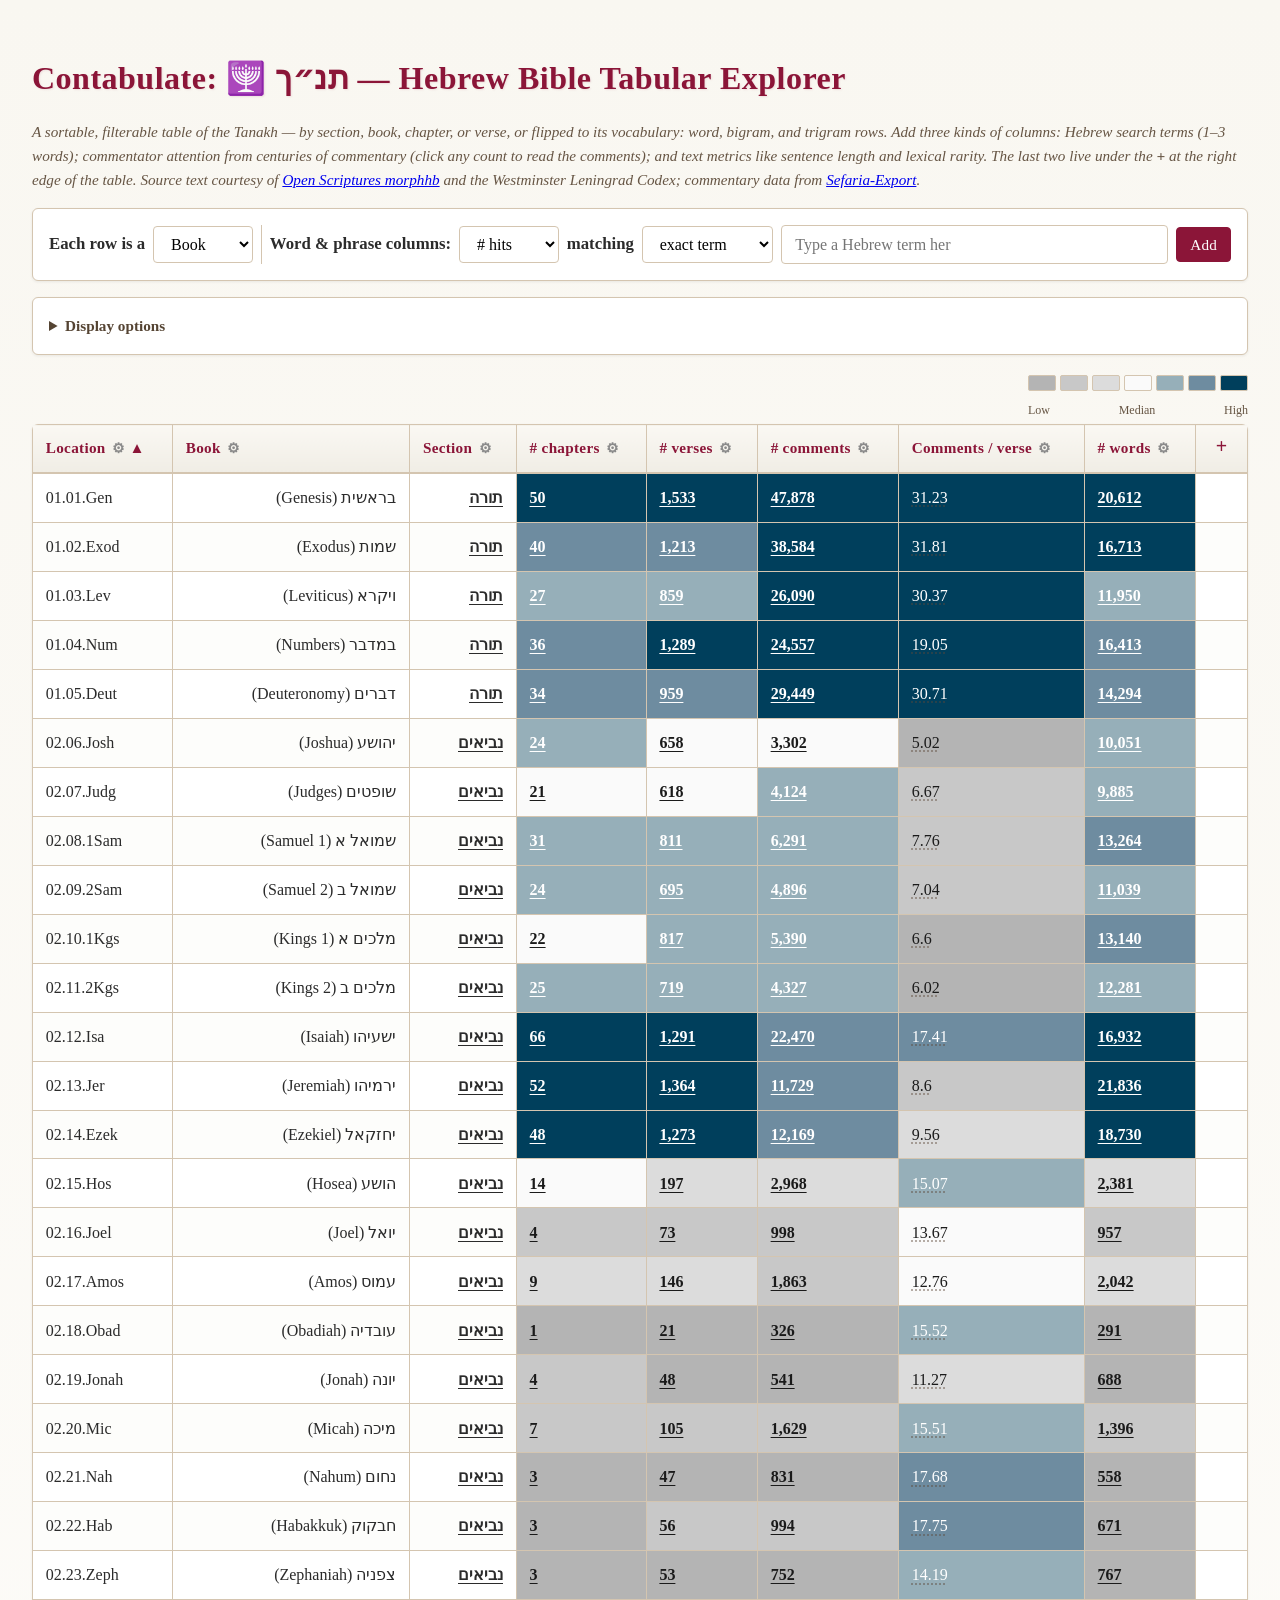
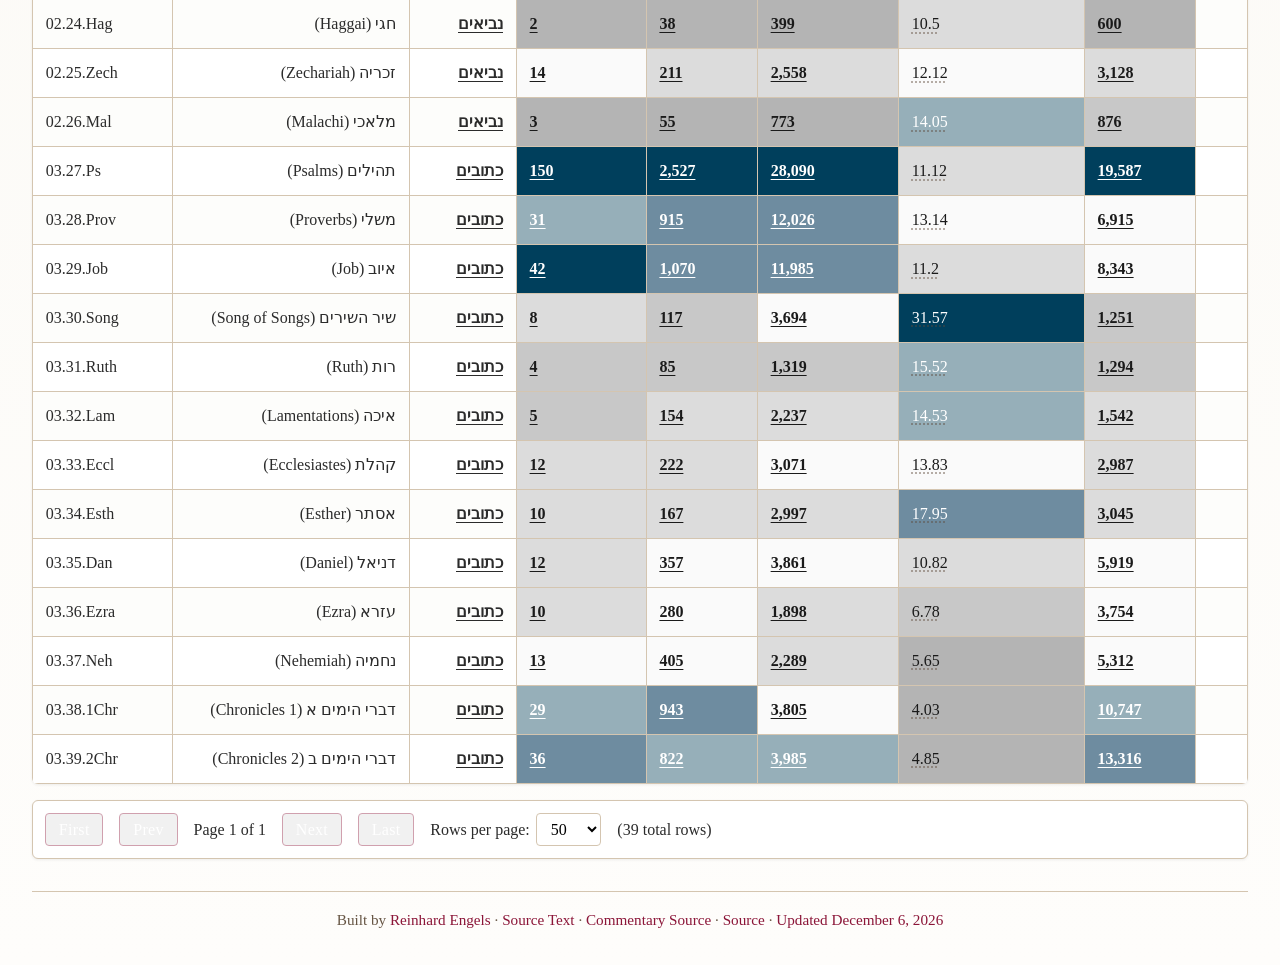
==== commit 29bcac40: "Make the search box filter the Word column at vocabulary granularities At Word/Bigram/Trigram views " ====
--- a/docs/index.html
+++ b/docs/index.html
@@ -2595,6 +2595,10 @@
     if (e.key === 'Enter') {
       e.preventDefault();
       clearAddColumnPrompt(true);
+      if (isVocabGranularity(gran.value)) {
+        applyVocabNgramFilter();
+        return;
+      }
       const added = addExtraTerm(q.value);
       if (added) q.value = '';
     }
@@ -2643,9 +2647,26 @@
     if (val.trim()) scheduleAddColumnPrompt();
     else clearAddColumnPrompt(true);
   });
+  // At vocabulary granularities the rows ARE terms, so the search box
+  // filters the n-gram column instead of creating term columns.
+  function applyVocabNgramFilter() {
+    const text = q.value.trim();
+    if (!text) return false;
+    const normalized = normalizeTerm(text);
+    const pattern = matchMode.value === 'regex' ? normalized : escapeRegexText(normalized);
+    getSegmentsFiltersMap().set('ngram', { type: 'text', pattern });
+    clearTermWarning();
+    q.value = '';
+    doSearch();
+    return true;
+  }
   if (addColumnBtn) {
     addColumnBtn.addEventListener('click', () => {
       clearAddColumnPrompt(true);
+      if (isVocabGranularity(gran.value)) {
+        if (applyVocabNgramFilter()) q.focus();
+        return;
+      }
       const added = addExtraTerm(q.value);
       if (added) {
         q.value = '';
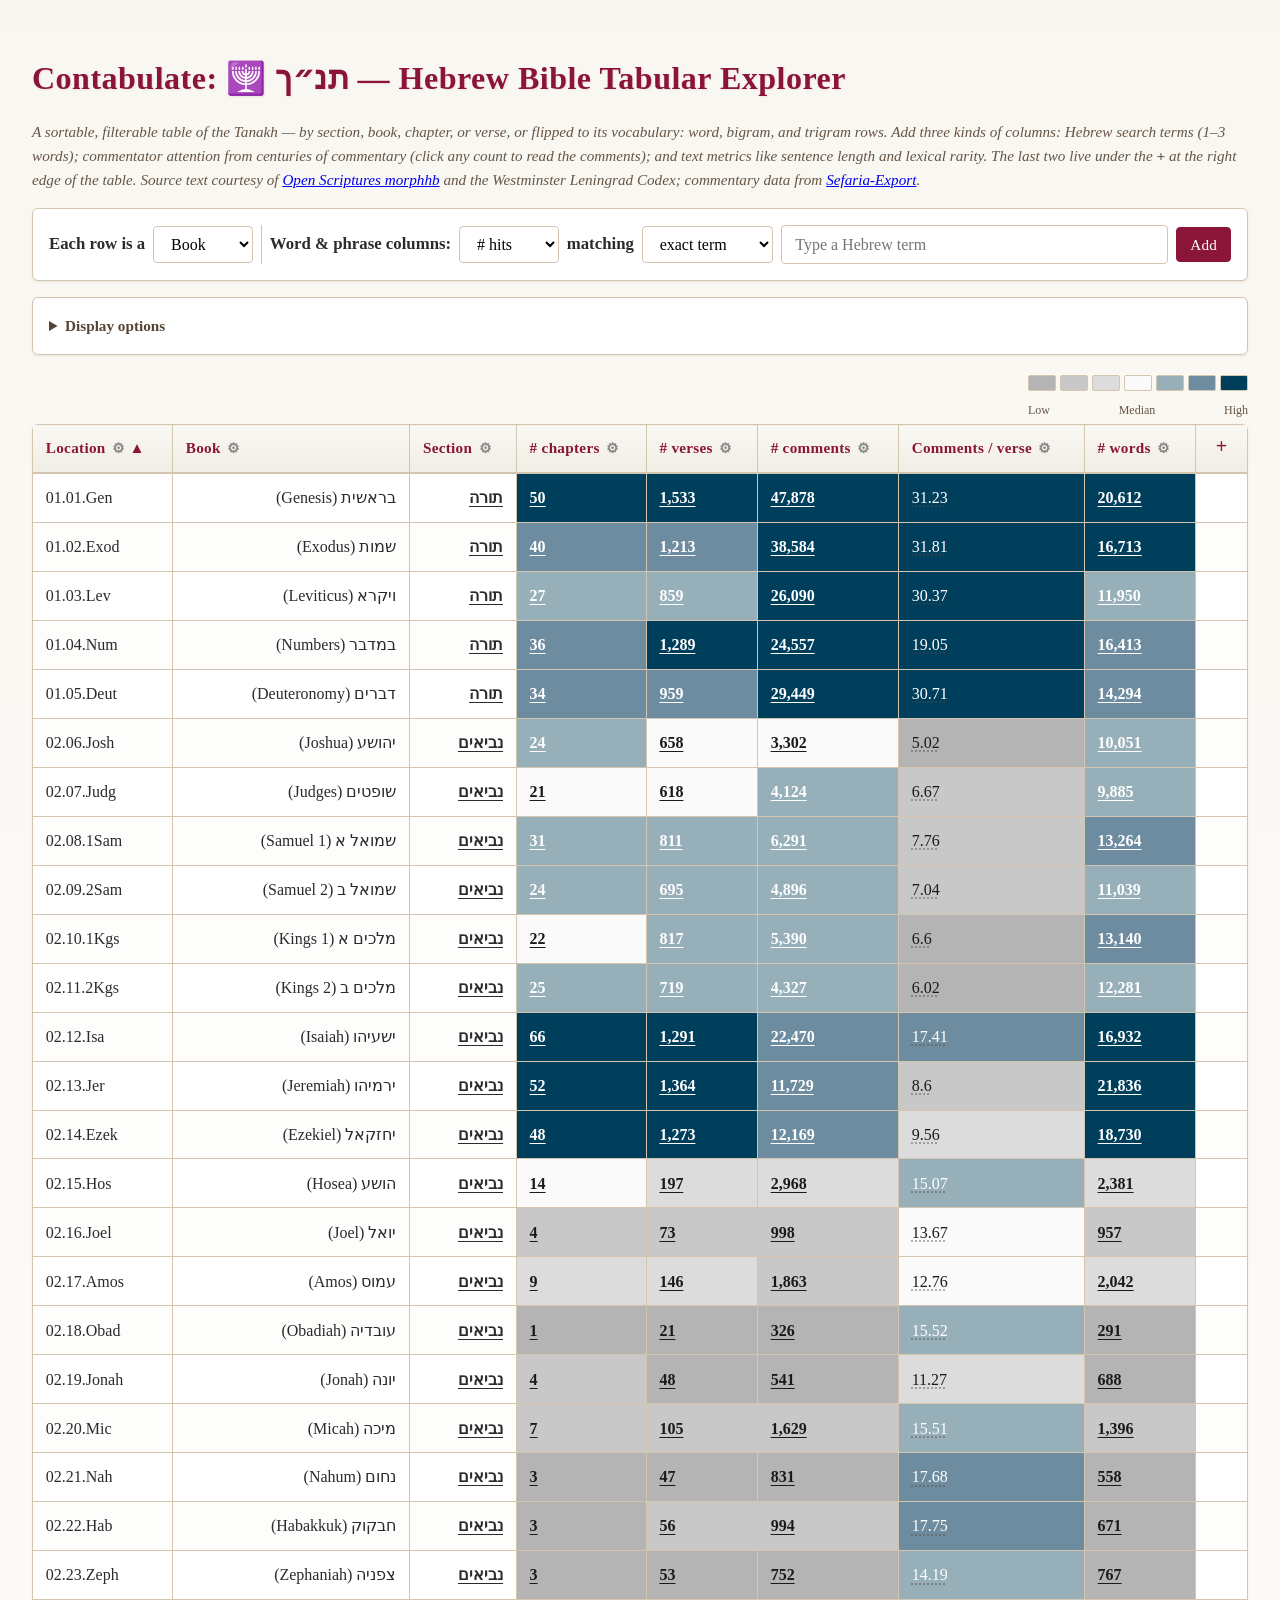
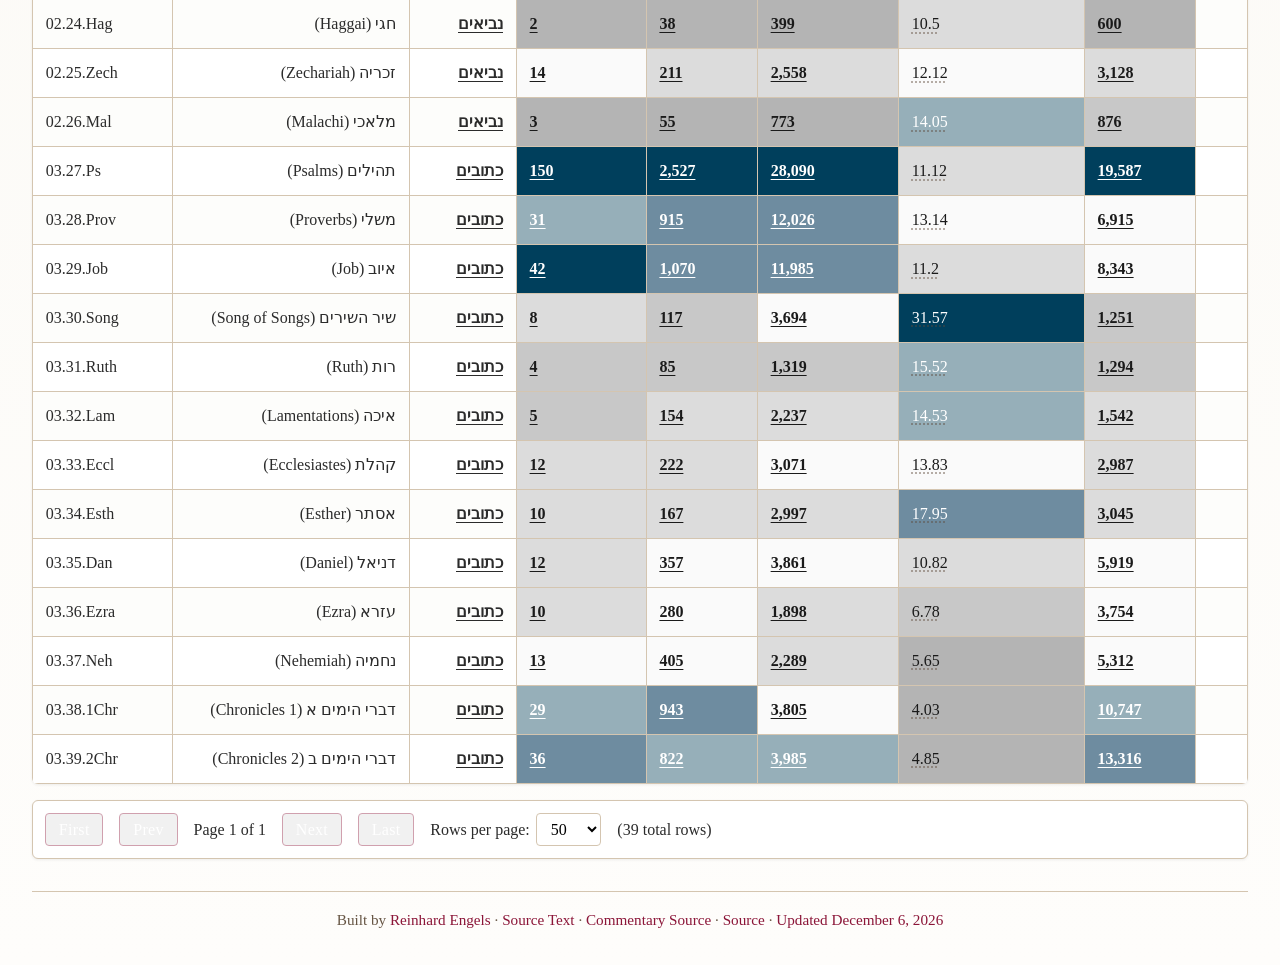
==== commit 294cc5ef: "Rename the Unusualness column to Distinctiveness The score measures how distinctive a term is of the" ====
--- a/docs/index.html
+++ b/docs/index.html
@@ -2341,7 +2341,7 @@
       { key: 'book_count', label: '# books', type: 'number', defaultDir: 'desc' },
       { key: 'verse_count', label: '# verses', type: 'number', defaultDir: 'desc' },
       {
-        key: 'unusualness', label: 'Unusualness', type: 'number', defaultDir: 'desc',
+        key: 'unusualness', label: 'Distinctiveness', type: 'number', defaultDir: 'desc',
         tooltip: 'Percentile of TF-IDF ((1 + ln count within the current scope) × ln(39 / books containing the term)) among this view’s vocabulary: 99 means more distinctive here than 99% of terms. Ubiquitous terms land near 0.'
       }
     ];
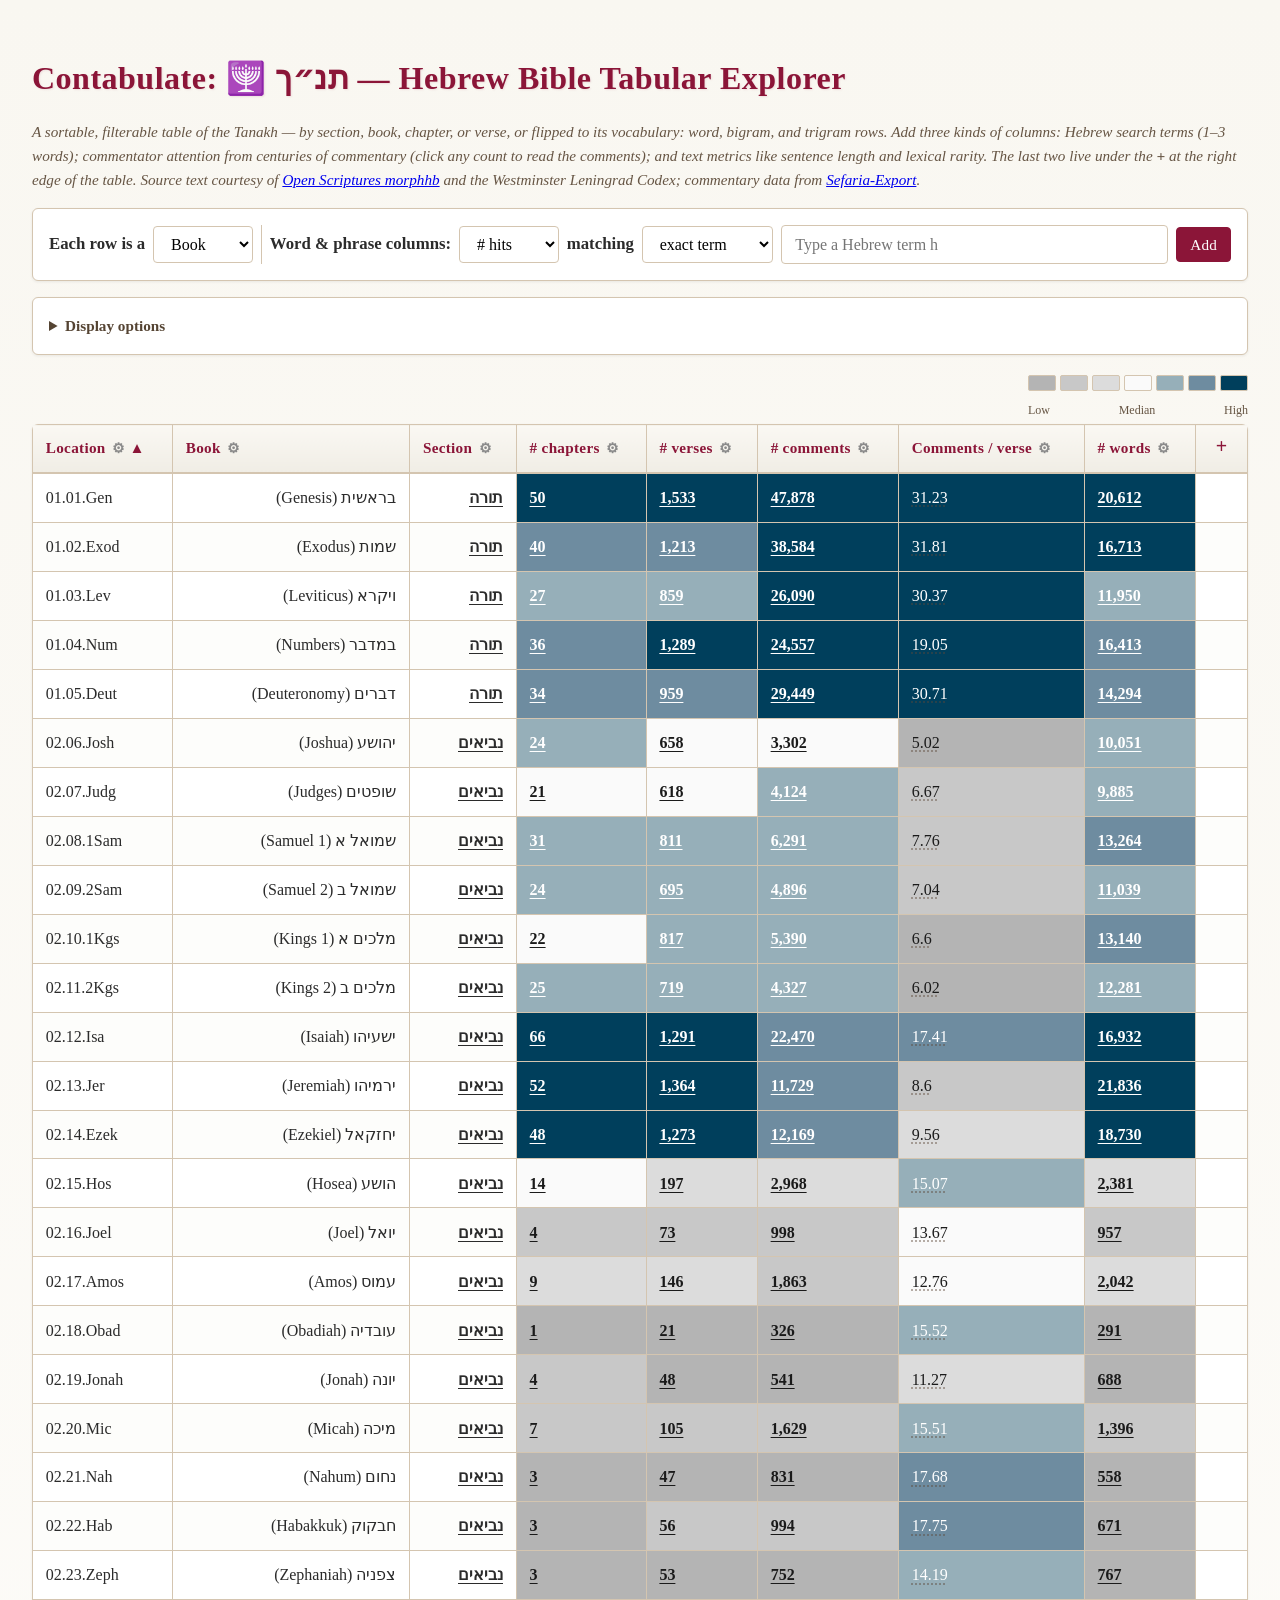
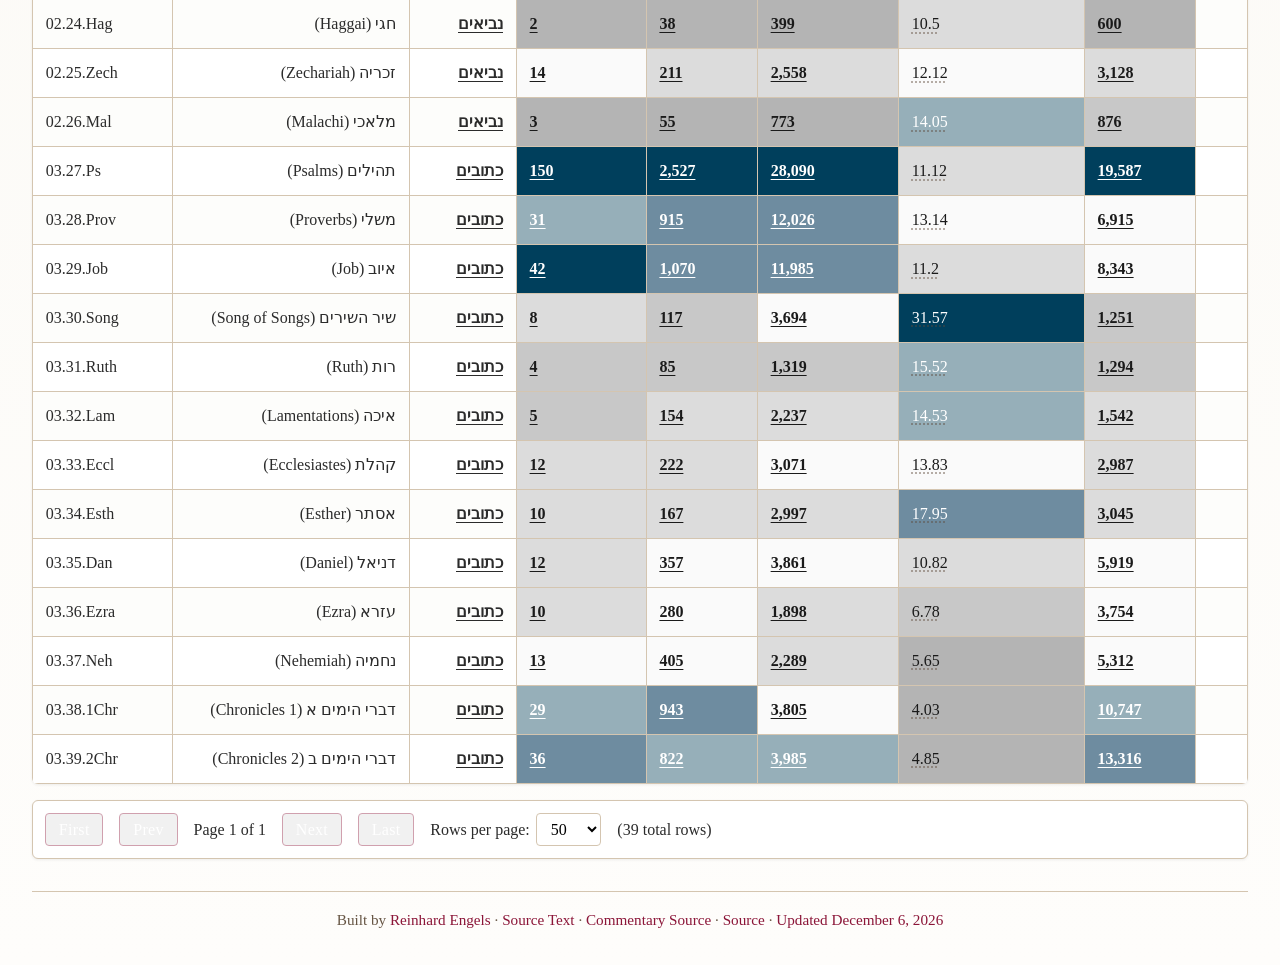
==== commit c0a505e3: "Keep the vocabulary scope when switching n-gram size; clean stale scopes on vocab doors Word, Bigram" ====
--- a/docs/index.html
+++ b/docs/index.html
@@ -488,8 +488,11 @@
   let nameEditorOpen = false;
   function getSegmentsFiltersMap() {
     const g = normalizeGranularity(typeof gran !== 'undefined' && gran ? gran.value : 'line');
-    if (!segmentsFiltersByGran.has(g)) segmentsFiltersByGran.set(g, new Map());
-    return segmentsFiltersByGran.get(g);
+    // Word/bigram/trigram share one scope: switching the n-gram size keeps
+    // the location/genre filters (and the n-gram text filter) in place.
+    const key = isVocabGranularity(g) ? 'vocab' : g;
+    if (!segmentsFiltersByGran.has(key)) segmentsFiltersByGran.set(key, new Map());
+    return segmentsFiltersByGran.get(key);
   }
   // Drill-down constants (declared early: deep links render before the
   // drill helpers further down are reached in source order)
@@ -2170,7 +2173,9 @@
   // From a vocabulary row into the location dimension: add the n-gram as a
   // term column and require at least one hit of it in the target view.
   function drillVocabNgram(spec) {
-    const scopeFilter = getSegmentsFiltersMap().get('location');
+    const vocabFilters = getSegmentsFiltersMap();
+    const scopeFilter = vocabFilters.get('location');
+    const genreFilter = vocabFilters.get('genre');
     const termSpec = toTermSpec(spec.vocabNgram, 'exact');
     if (!termSpec || !termSpec.n) return;
     termSpec.display = 'count';
@@ -2183,7 +2188,12 @@
     if (termIdx < 0) return;
     gran.value = spec.target;
     const filters = getSegmentsFiltersMap();
+    // The target view shows exactly what the count promised: carry the
+    // vocabulary scope when asked to, and clear any stale scope otherwise.
     if (spec.keepScope && scopeFilter) filters.set('location', { ...scopeFilter });
+    else filters.delete('location');
+    if (spec.keepScope && genreFilter) filters.set('genre', { ...genreFilter });
+    else filters.delete('genre');
     for (const key of Array.from(filters.keys())) {
       if (TERM_COUNT_KEY_RE.test(key)) filters.delete(key);
     }
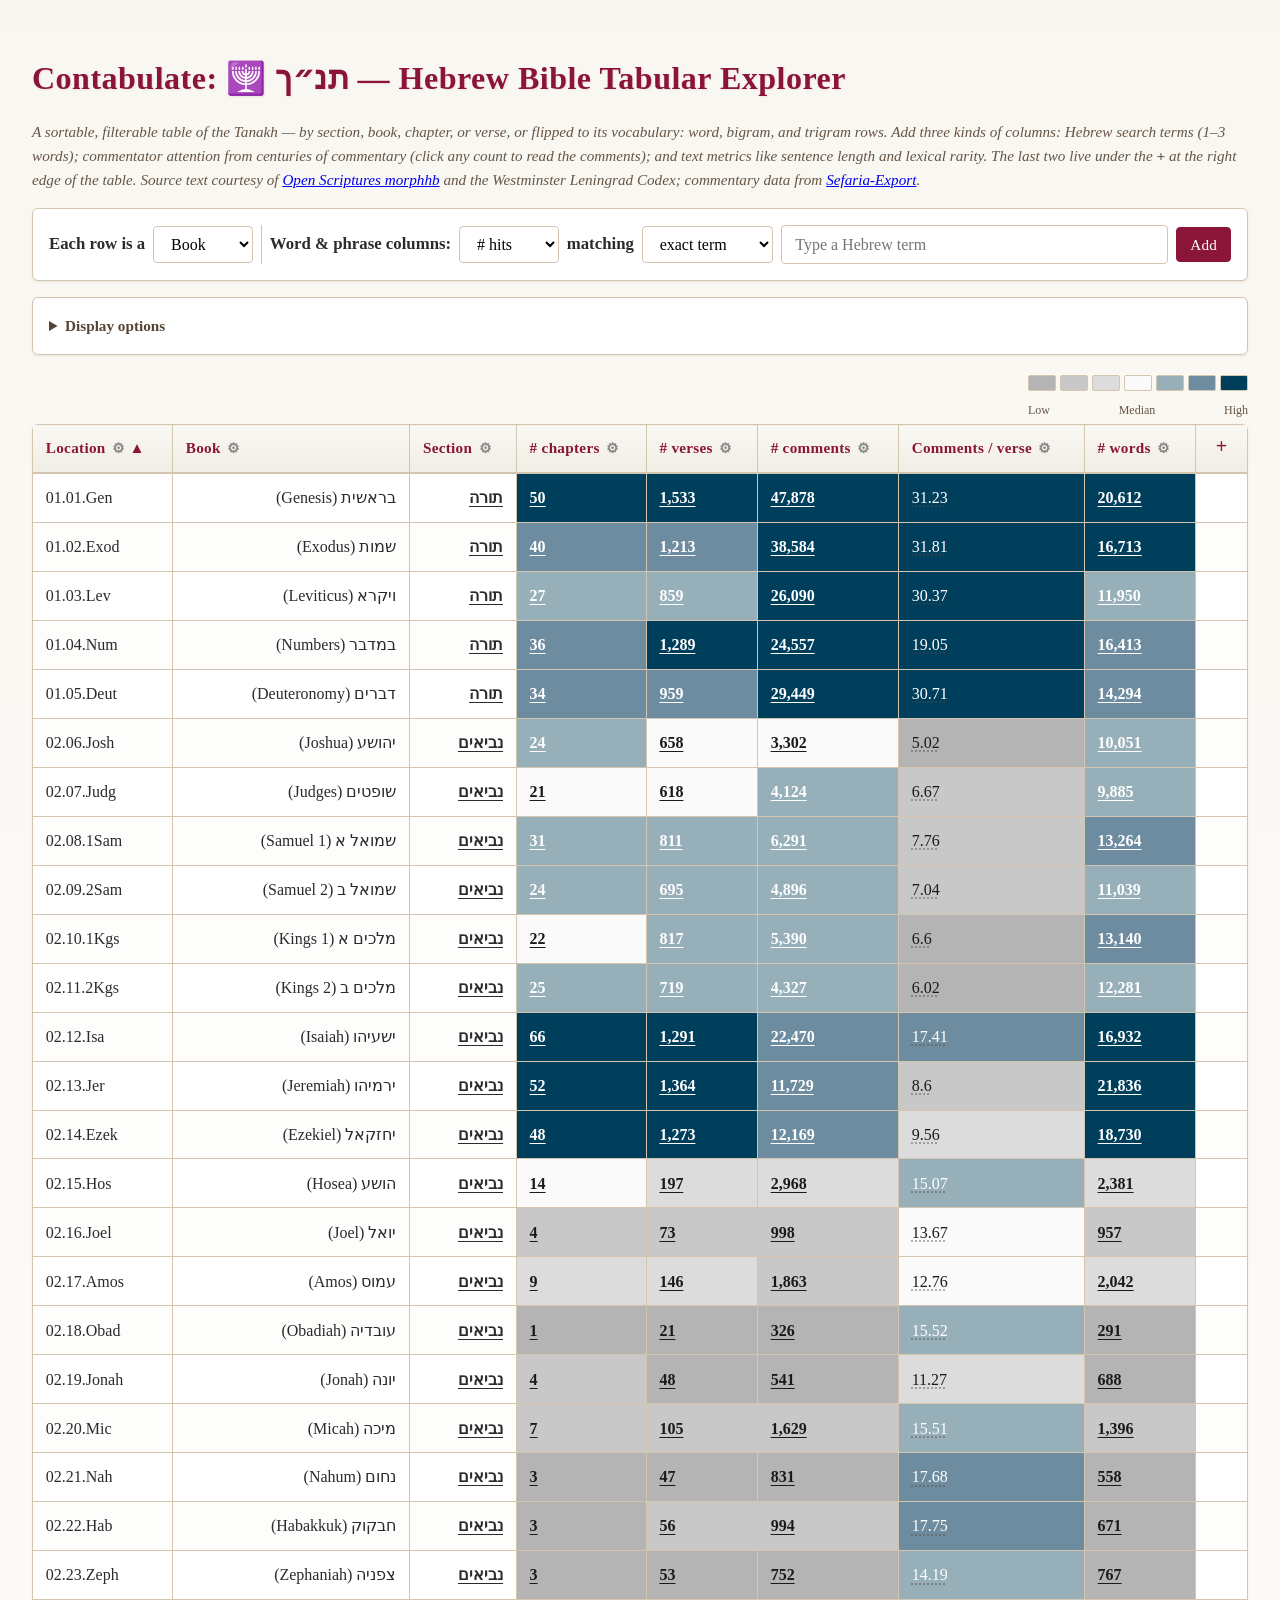
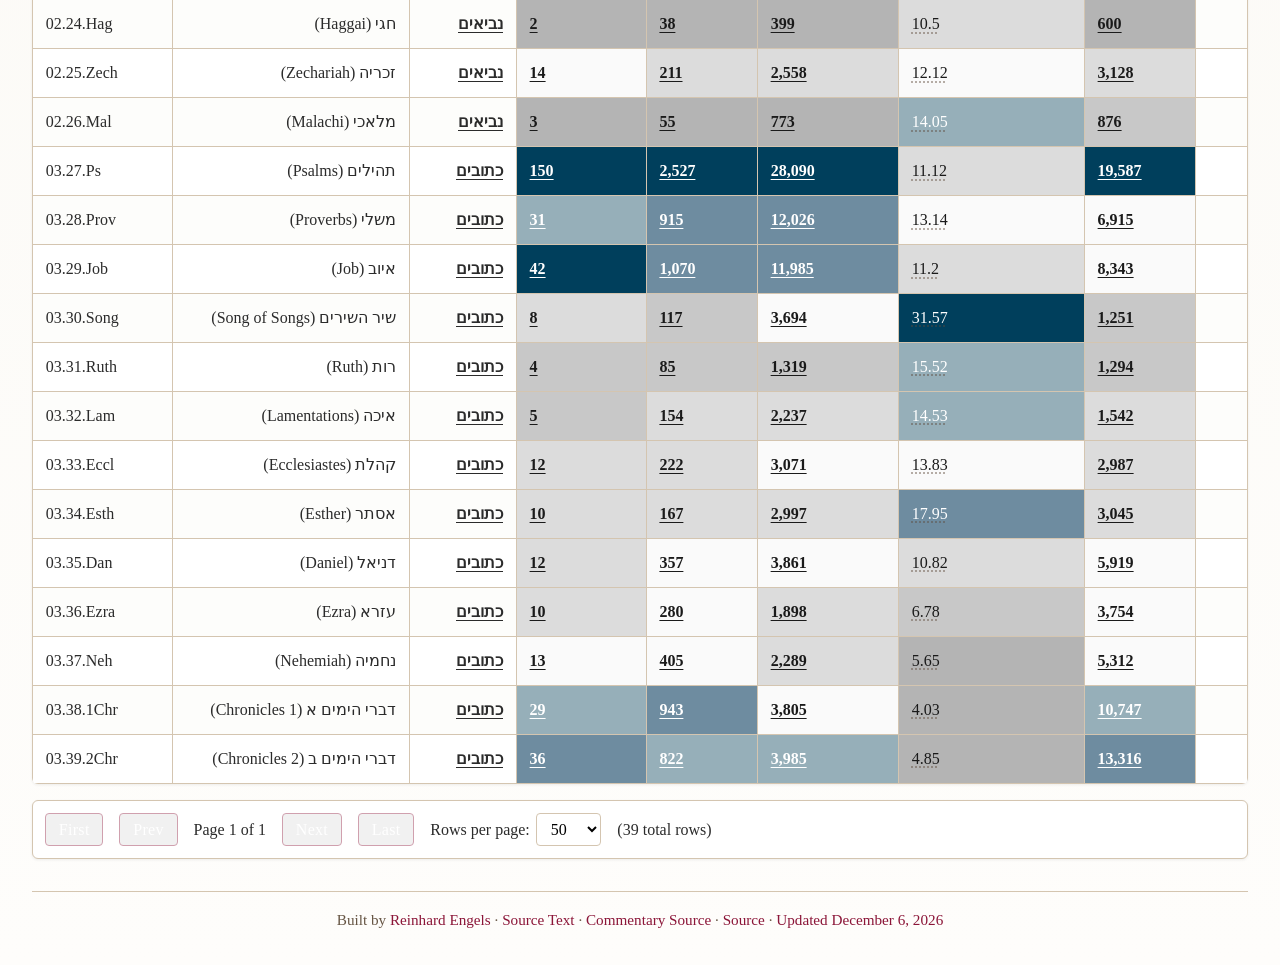
==== commit 724b14bf: "Standardize proper-name filtering capability" ====
--- a/docs/index.html
+++ b/docs/index.html
@@ -101,6 +101,7 @@
       <label id="vocabNamesToggle" class="vocab-names-toggle is-hidden" title="Hide word forms tagged as proper names in the morphhb morphology for the books in scope; the list is editable below when scoped to one book">
         <input type="checkbox" id="vocabNamesCheckbox"> Hide proper names
       </label>
+      <span id="vocabNamesUnavailable" class="muted is-hidden">Proper-name filtering isn’t available for this corpus yet.</span>
       <div class="color-scale-legend color-scale-legend-inline" title="Each numeric column is shaded from its lowest to highest value"></div>
     </div>
     <div id="nameFilterEditor" class="is-hidden"></div>
@@ -486,13 +487,30 @@
   }
   let vocabExcludeNames = false;
   let nameEditorOpen = false;
+  // Word/bigram/trigram share one filter map, so switching the n-gram size
+  // keeps the location/genre scope (and the n-gram text filter) in place.
+  function segmentsFilterMapKey(value) {
+    const g = normalizeGranularity(value);
+    return isVocabGranularity(g) ? 'vocab' : g;
+  }
   function getSegmentsFiltersMap() {
-    const g = normalizeGranularity(typeof gran !== 'undefined' && gran ? gran.value : 'line');
-    // Word/bigram/trigram share one scope: switching the n-gram size keeps
-    // the location/genre filters (and the n-gram text filter) in place.
-    const key = isVocabGranularity(g) ? 'vocab' : g;
+    const key = segmentsFilterMapKey(typeof gran !== 'undefined' && gran ? gran.value : 'line');
     if (!segmentsFiltersByGran.has(key)) segmentsFiltersByGran.set(key, new Map());
     return segmentsFiltersByGran.get(key);
+  }
+  // The location/genre scope follows manual granularity switches: what you
+  // are looking at stays what you are looking at, one level up or down.
+  let lastGranValue = null;
+  function carryScopeFilters(fromGranValue) {
+    if (fromGranValue == null) return;
+    const fromMap = segmentsFiltersByGran.get(segmentsFilterMapKey(fromGranValue));
+    const toMap = getSegmentsFiltersMap();
+    if (!fromMap || fromMap === toMap) return;
+    for (const k of ['location', 'genre']) {
+      const v = fromMap.get(k);
+      if (v) toMap.set(k, { ...v });
+      else toMap.delete(k);
+    }
   }
   // Drill-down constants (declared early: deep links render before the
   // drill helpers further down are reached in source order)
@@ -1970,6 +1988,7 @@
       // At vocabulary granularities the location filter is a scope applied
       // while building rows (they have no location field of their own)
       if (key === 'location' && isVocabGranularity(gran.value)) continue;
+      if (key === 'location' && gran.value === 'genre') continue;
       const type = f.type || 'text';
       if (type === 'number') {
         const hasMin = f.min != null && f.min !== '';
@@ -1987,6 +2006,19 @@
         });
       } else {
         if (!f.pattern) continue;
+        // Anchored location prefixes are subtree scopes: finer views show
+        // the scope's descendants, coarser views its containing rows (so
+        // zooming out never comes up empty).
+        if (key === 'location' && f.pattern.startsWith('^') && !f.pattern.endsWith('$')) {
+          const literal = f.pattern.slice(1).replace(/\\(.)/g, '$1');
+          if ('^' + escapeRegexText(literal) === f.pattern) {
+            out = out.filter(r => {
+              const loc = String(r[key] ?? '') + '.';
+              return loc.startsWith(literal) || literal.startsWith(loc);
+            });
+            continue;
+          }
+        }
         let re = null;
         try { re = new RegExp(f.pattern, 'i'); } catch(e) { re = null; }
         if (!re) continue;
@@ -2232,10 +2264,16 @@
     return matches.length === 1 ? matches[0] : null;
   }
 
+  function nameFilterDataAvailable() {
+    return !!(window.nameFilterEditor
+      && typeof window.nameFilterEditor.isAvailable === 'function'
+      && window.nameFilterEditor.isAvailable());
+  }
+
   function renderNameFilterEditor() {
     const container = document.getElementById('nameFilterEditor');
     if (!container) return;
-    const play = isVocabGranularity(gran.value) ? vocabScopeSinglePlay() : null;
+    const play = (isVocabGranularity(gran.value) && nameFilterDataAvailable()) ? vocabScopeSinglePlay() : null;
     if (!play || !window.nameFilterEditor) {
       container.innerHTML = '';
       setElementHidden(container, true);
@@ -2319,13 +2357,13 @@
         });
       }
       rows = raw;
-      if (vocabExcludeNames && typeof window.ngramContainsConfiguredName === 'function') {
+      if (vocabExcludeNames && nameFilterDataAvailable() && typeof window.ngramContainsConfiguredName === 'function') {
         const playIds = scopeRe ? Array.from(scopePlayIds) : plays.map(p => p.play_id);
         rows = raw.filter(r => !playIds.some(pid => window.ngramContainsConfiguredName(r.ngram, pid)));
       }
       // Flag proper-name rows when a single book is in scope so the renderer
       // can dim them and offer per-row hide/unhide
-      const editablePlay = vocabScopeSinglePlay();
+      const editablePlay = nameFilterDataAvailable() ? vocabScopeSinglePlay() : null;
       if (editablePlay && typeof window.ngramContainsConfiguredName === 'function') {
         for (const row of rows) {
           row.name_hit = window.ngramContainsConfiguredName(row.ngram, editablePlay.play_id);
@@ -2374,9 +2412,12 @@
     const colTypeByKey = new Map(colDefs.map((c) => [c.key, c.type]));
     const numericRankIndex = buildNumericRankIndex(segmentsAllRows, colDefs);
     const granVal = gran.value;
+    const namesAvailable = nameFilterDataAvailable();
     const vocabToggle = document.getElementById('vocabNamesToggle');
-    if (vocabToggle) setElementHidden(vocabToggle, !isVocabGranularity(granVal));
-    const vocabEditablePlay = isVocabGranularity(granVal) ? vocabScopeSinglePlay() : null;
+    if (vocabToggle) setElementHidden(vocabToggle, !isVocabGranularity(granVal) || !namesAvailable);
+    const namesUnavailable = document.getElementById('vocabNamesUnavailable');
+    if (namesUnavailable) setElementHidden(namesUnavailable, !isVocabGranularity(granVal) || namesAvailable);
+    const vocabEditablePlay = (isVocabGranularity(granVal) && namesAvailable) ? vocabScopeSinglePlay() : null;
     renderNameFilterEditor();
 
     for (const r of paginatedRows) {
@@ -2580,6 +2621,7 @@
 
   async function doSearch(preferredSortTermIndex = null){
     const requestId = ++segmentsSearchRequestId;
+    lastGranValue = gran.value;
     pruneExtraTermsAgainstPrimary();
     renderExtraTerms();
     if (gran.value === 'line' && (!Array.isArray(allLines) || allLines.length === 0)) {
@@ -2685,7 +2727,10 @@
     });
   }
   ngramMode.addEventListener('change', doSearch);
-  gran.addEventListener('change', doSearch);
+  gran.addEventListener('change', () => {
+    carryScopeFilters(lastGranValue);
+    doSearch();
+  });
   matchMode.addEventListener('change', () => {
     clearTermWarning();
     updateSegmentsMatchModeUI();
@@ -2794,9 +2839,16 @@
   // Proper-name exclusion lists — loaded from js/name-filter.js
   if (typeof window.initNameFilter === 'function') {
     window.initNameFilter({ playsById, characters, characterNameFilterConfig, onChange: () => doSearch() });
-    // A deep-linked vocabulary view rendered before the name filters existed;
-    // rebuild it now that they do (the version-stamped cache invalidates).
-    if (isVocabGranularity(gran.value) && vocabExcludeNames) doSearch();
+    // Vocabulary initially renders before the name filters exist. Rebuild it
+    // once availability is known, and ignore stale xn=1 links when unsupported.
+    if (isVocabGranularity(gran.value)) {
+      if (!nameFilterDataAvailable()) {
+        vocabExcludeNames = false;
+        const checkbox = document.getElementById('vocabNamesCheckbox');
+        if (checkbox) checkbox.checked = false;
+      }
+      doSearch();
+    }
   }
   if (typeof window.initCommentaryDetail === 'function') {
     window.initCommentaryDetail({ playsById, plays, commentaryInterestConfig, escapeHTML, onStateChange: updateDeepLink });
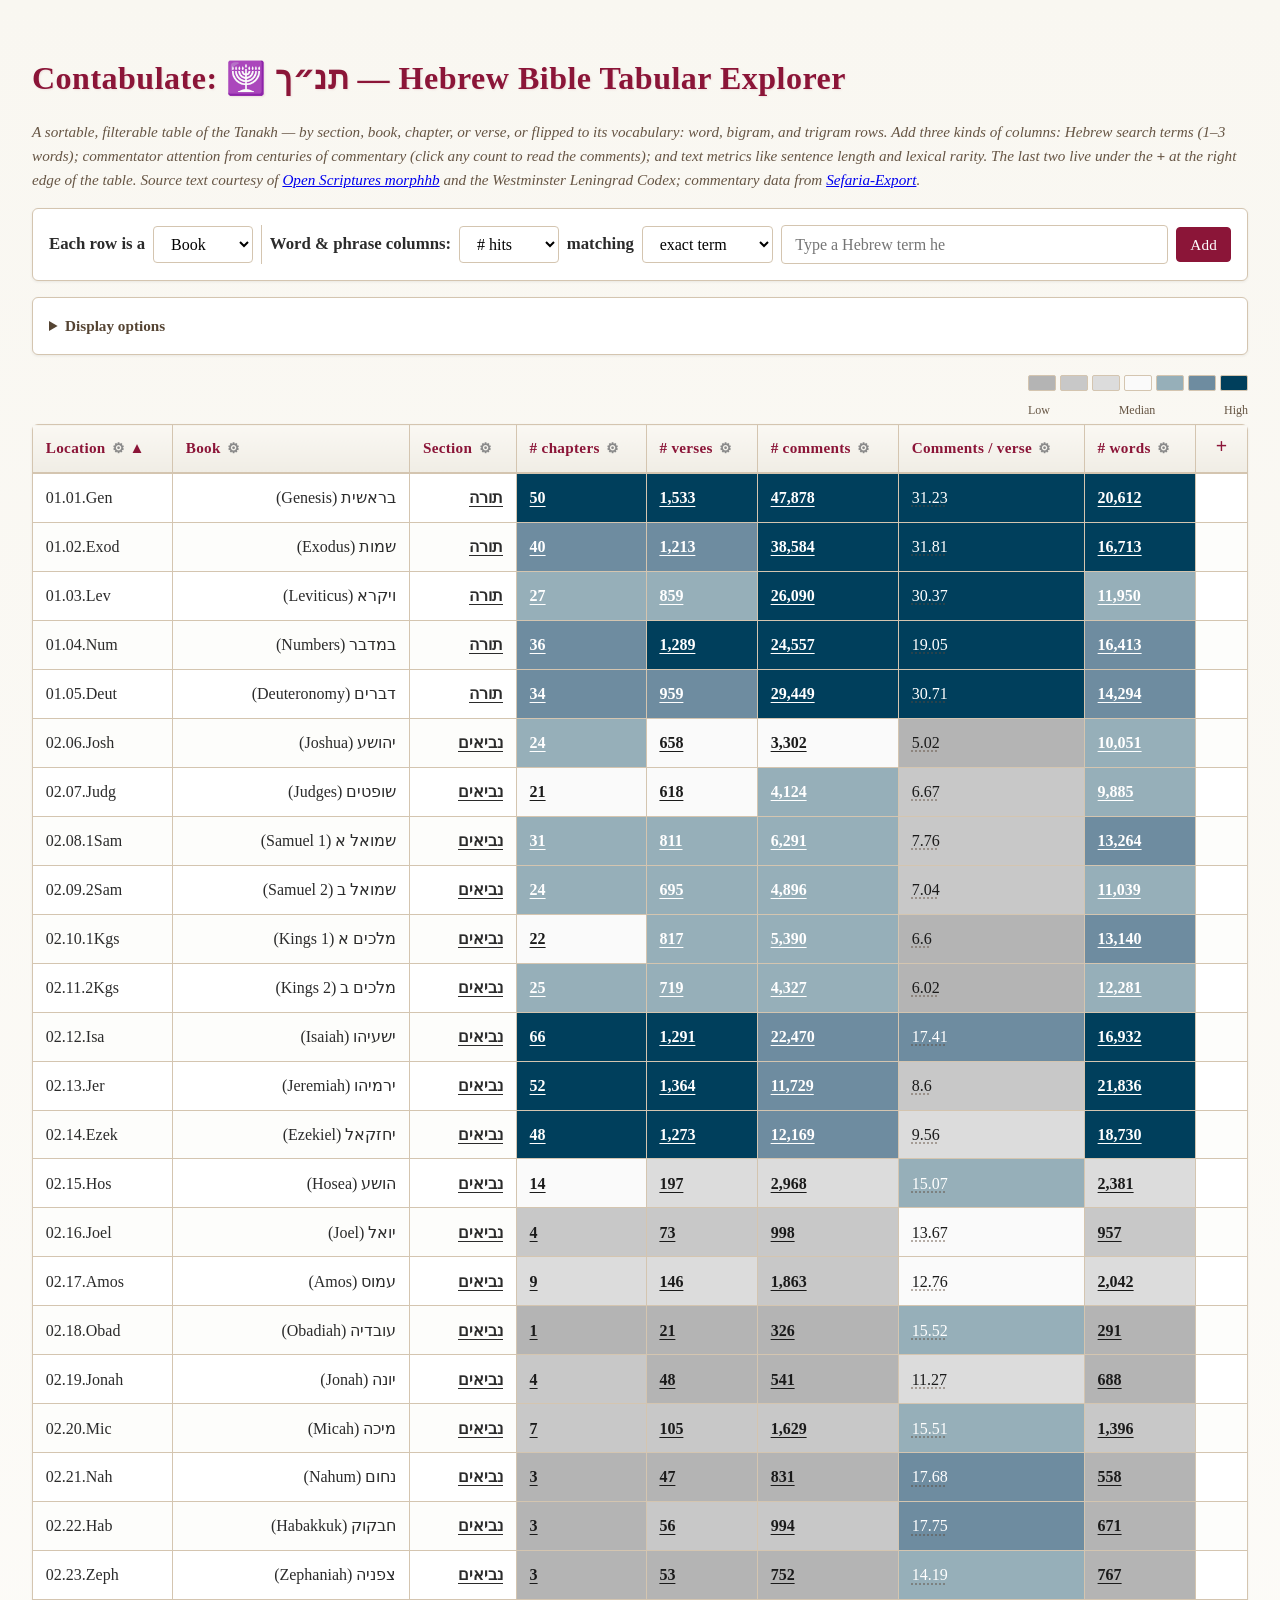
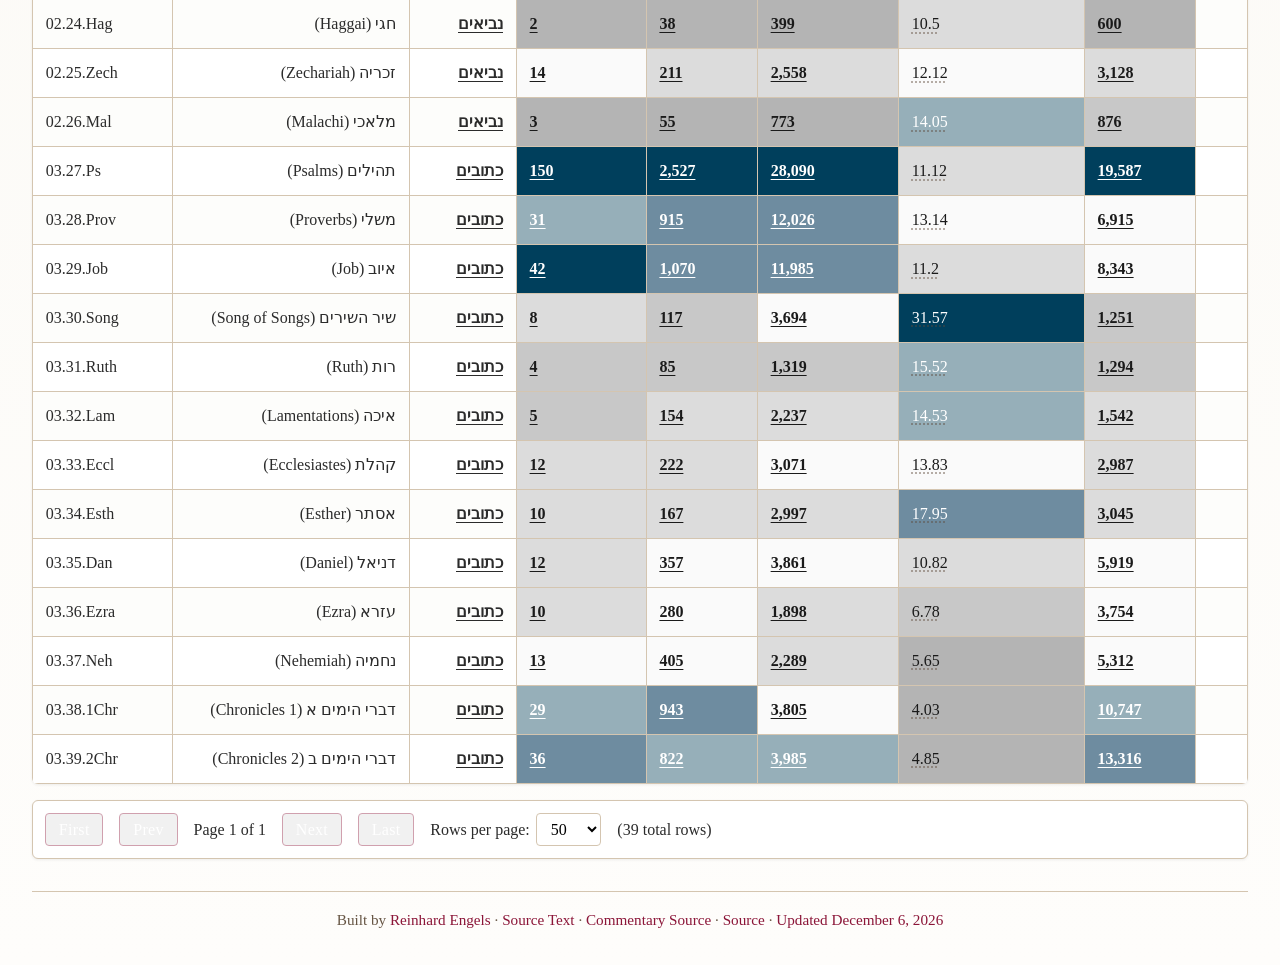
==== commit 77ad8617: "Use one icon in browser tabs" ====
--- a/docs/index.html
+++ b/docs/index.html
@@ -11,7 +11,7 @@
   <meta property="og:type" content="website">
   <meta property="og:url" content="https://tanakh.contabulate.org/">
   <link rel="icon" href="data:image/svg+xml,%3Csvg xmlns='http://www.w3.org/2000/svg' viewBox='0 0 64 64'%3E%3Cpath fill='%238b1538' d='M53 8c-12 2-21 11-25 22l-6 17c-1 3-4 5-7 6l-4 2 2-4c1-3 3-6 6-7l17-6C47 34 56 25 58 13l1-6-6 1z'/%3E%3Cpath fill='%238b1538' d='M21 43l-6 6 2 2 6-6z'/%3E%3Cpath fill='%238b1538' d='M31 22l11 11 2-2-11-11z'/%3E%3C/svg%3E">
-  <title>🕎 Contabulate: תנ״ך — Hebrew Bible Tabular Explorer</title>
+  <title>Contabulate: תנ״ך — Hebrew Bible Tabular Explorer</title>
   <link rel="stylesheet" href="css/main.css">
 </head>
 <body>
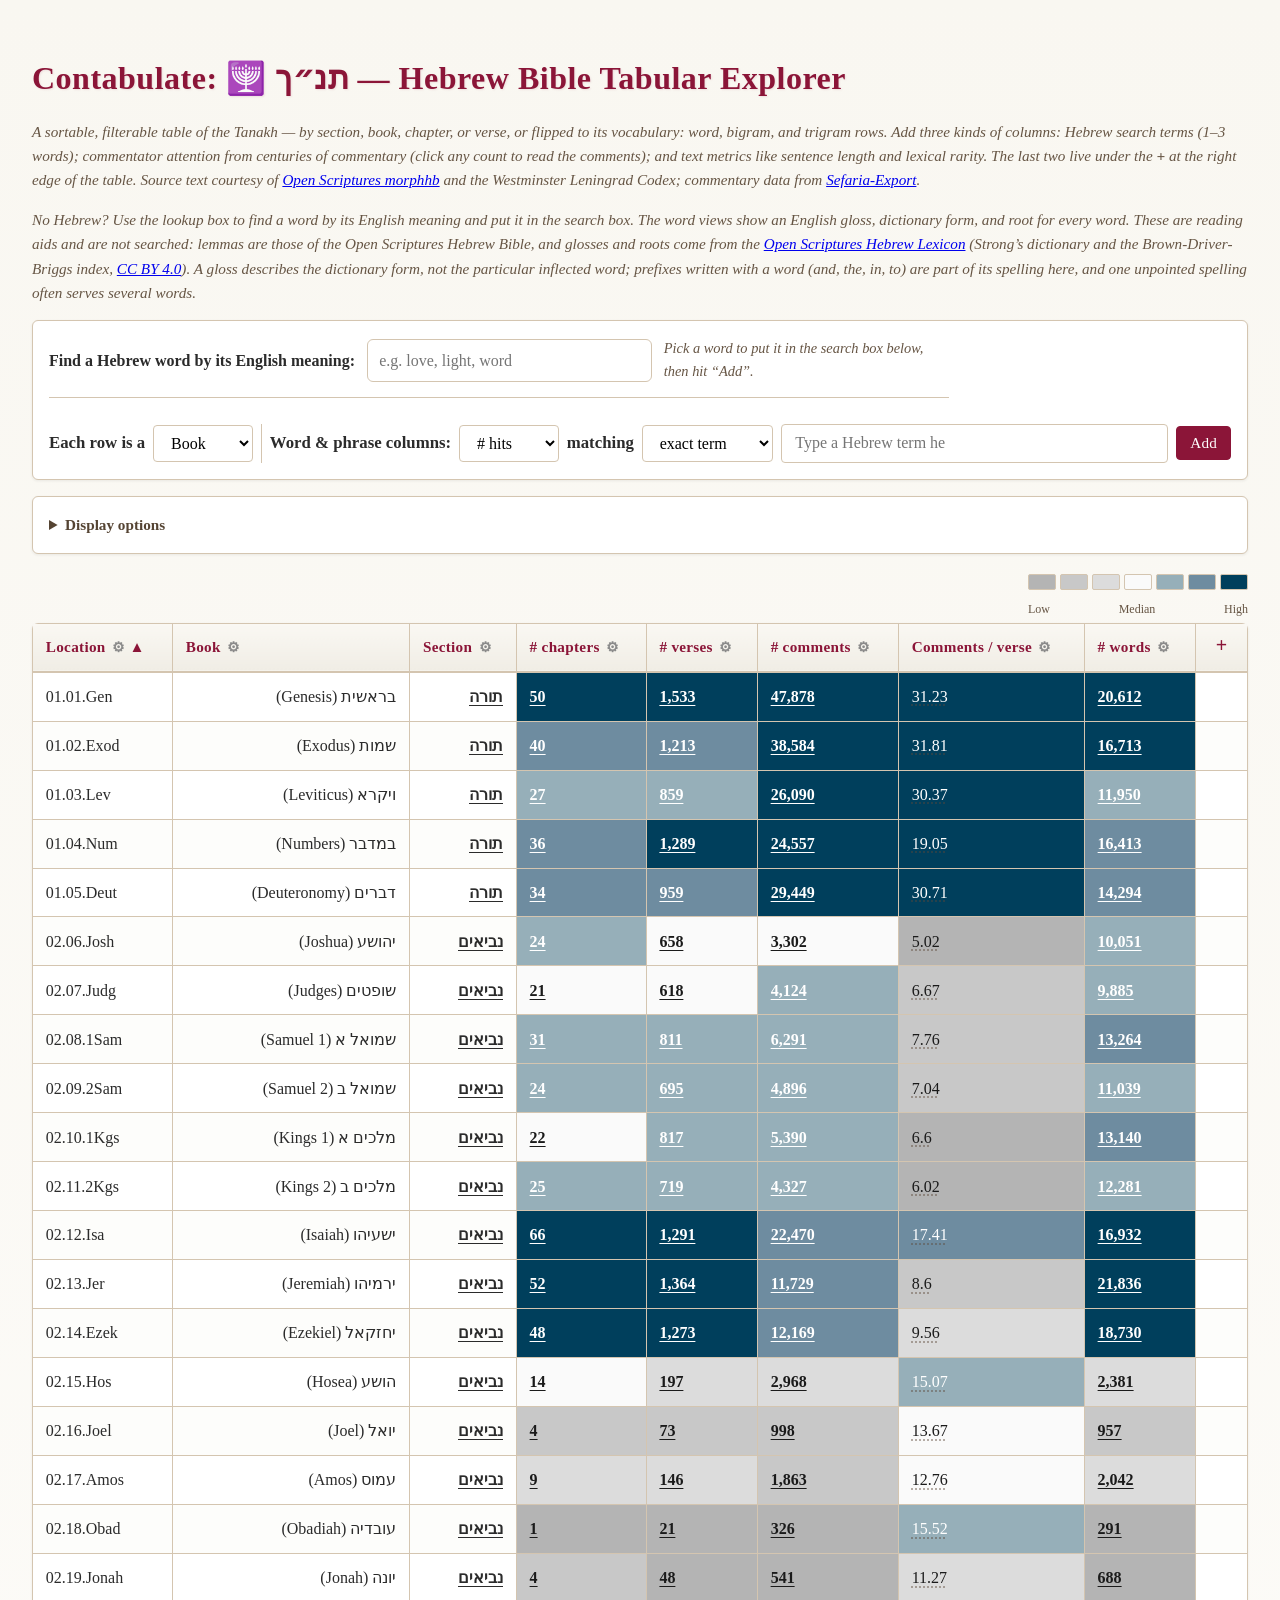
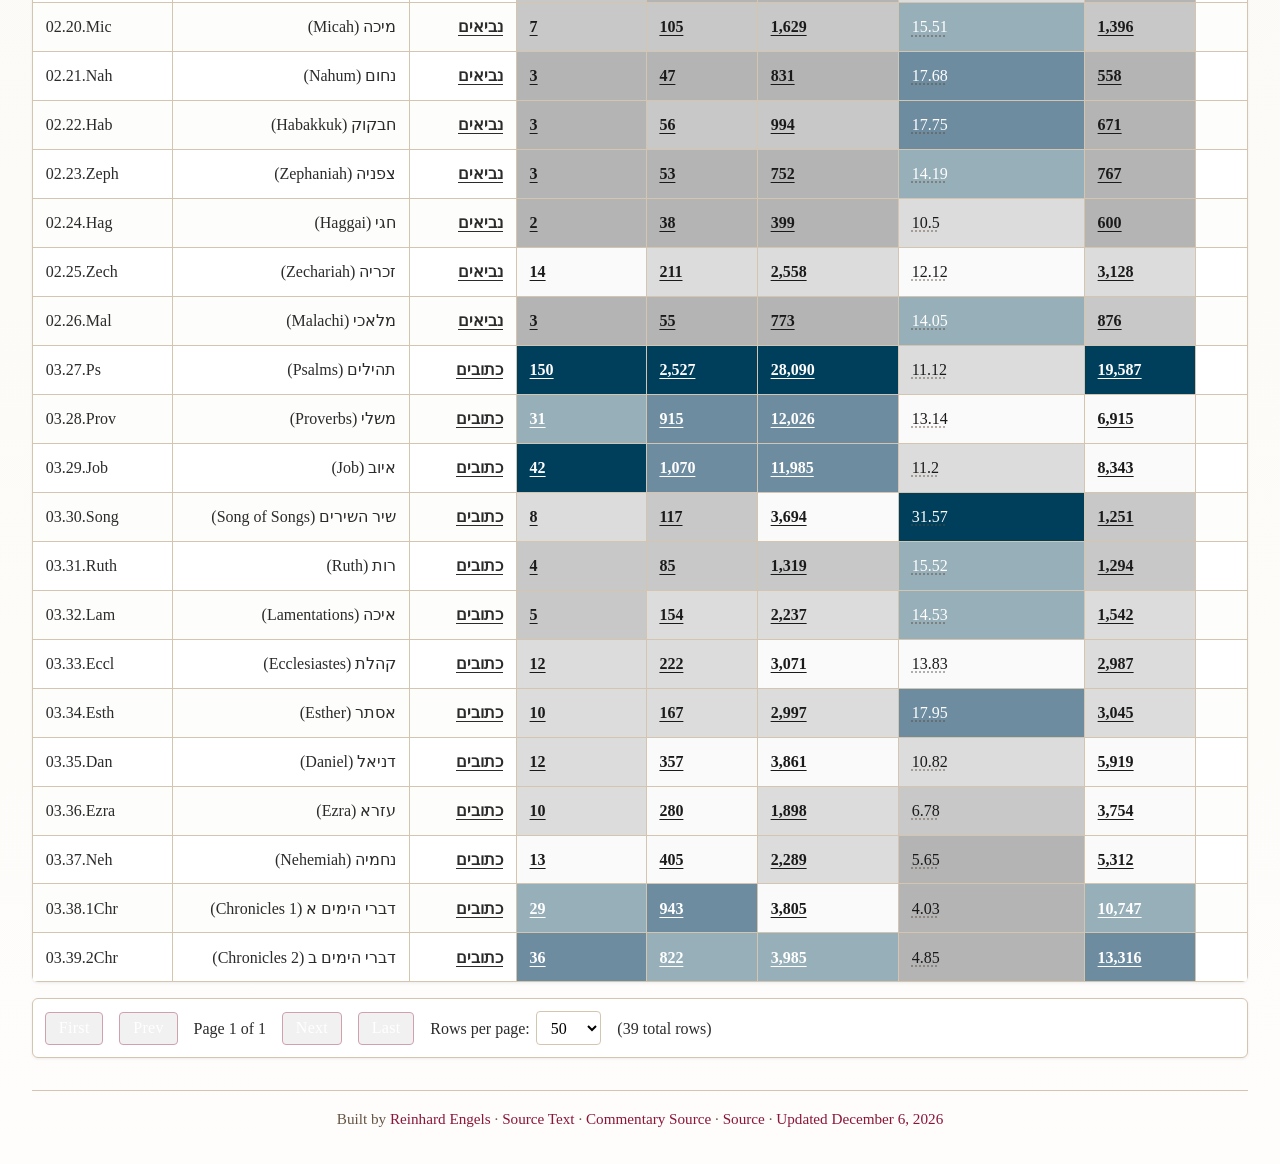
==== commit f0d2669f: "Add English lookup, glosses, dictionary forms, and roots from the Open Scriptures Hebrew Lexicon" ====
--- a/docs/index.html
+++ b/docs/index.html
@@ -24,8 +24,16 @@
   <h1><a href="https://contabulate.org/">Contabulate</a>: 🕎 <span class="hebrew-inline" dir="rtl">תנ״ך</span> — Hebrew Bible Tabular Explorer</h1>
   <p class="muted">A sortable, filterable table of the Tanakh — by section, book, chapter, or verse, or flipped to its vocabulary: word, bigram, and trigram rows. Add three kinds of columns: Hebrew search terms (1–3 words); commentator attention from centuries of commentary (click any count to read the comments); and text metrics like sentence length and lexical rarity. The last two live under the <strong>+</strong> at the right edge of the table. Source text courtesy of <a href="https://github.com/openscriptures/morphhb" target="_blank" rel="noopener">Open Scriptures morphhb</a> and the Westminster Leningrad Codex; commentary data from <a href="https://github.com/Sefaria/Sefaria-Export" target="_blank" rel="noopener">Sefaria-Export</a>.</p>
 
+  <p class="muted">No Hebrew? Use the lookup box to find a word by its English meaning and put it in the search box. The word views show an English gloss, dictionary form, and root for every word. These are reading aids and are not searched: lemmas are those of the Open Scriptures Hebrew Bible, and glosses and roots come from the <a href="https://github.com/openscriptures/HebrewLexicon" target="_blank" rel="noopener">Open Scriptures Hebrew Lexicon</a> (Strong’s dictionary and the Brown-Driver-Briggs index, <a href="https://creativecommons.org/licenses/by/4.0/">CC BY 4.0</a>). A gloss describes the dictionary form, not the particular inflected word; prefixes written with a word (and, the, in, to) are part of its spelling here, and one unpointed spelling often serves several words.</p>
+
   <div class="tab-content" id="segmentsTab">
     <div class="controls">
+      <div id="lexicon" class="lexicon is-hidden">
+        <label class="label-strong" for="lexiconInput">Find a Hebrew word by its English meaning:</label>
+        <input id="lexiconInput" class="query-input lexicon-input" type="search" autocomplete="off" spellcheck="false" placeholder="e.g. love, light, word" aria-controls="lexiconResults">
+        <span class="muted lexicon-hint">Pick a word to put it in the search box below, then hit “Add”.</span>
+        <div id="lexiconResults" class="lexicon-results is-hidden" aria-live="polite"></div>
+      </div>
       <div class="controls-row">
         <div class="control-group">
           <span class="label-strong">Each row is a</span>
@@ -130,6 +138,7 @@
   </div>
 
 <script src="js/utils.js"></script>
+<script src="js/glossary.js"></script>
 <script src="js/table-ui.js"></script>
 <script src="js/filter-popover.js"></script>
 <script src="js/color-scale.js"></script>
@@ -160,6 +169,9 @@
   let addColumnPromptTimer = null;
   let addColumnPromptStepIndex = 0;
   let extraTerms = [];
+  // Declared early: a deep link draws term headers during startup.
+  const LONG_TERM_LABEL = 28; // characters, including the leading "# " and quotes
+  const expandedTermLabels = new Set();
   let showZeroRows = false;
   // Optional metric columns (off by default; toggled in Options, persisted in deep links via `mc=`)
   const METRIC_COL_DEFS = [
@@ -737,11 +749,11 @@
     return res.json();
   }
 
-  let chunks=[], tokens={}, tokens2={}, tokens3={}, plays=[], characters=[], tokensChar={}, tokensChar2={}, tokensChar3={}, allLines=[], characterNameFilterConfig=null, commentaryInterestConfig=null;
+  let chunks=[], tokens={}, tokens2={}, tokens3={}, plays=[], characters=[], tokensChar={}, tokensChar2={}, tokensChar3={}, allLines=[], characterNameFilterConfig=null, commentaryInterestConfig=null, glossaryData=null;
   let allLinesLoadPromise = null;
   setLoadingState(true, "Loading data...");
   try {
-    [chunks, tokens, tokens2, tokens3, plays, characters, tokensChar, tokensChar2, tokensChar3, characterNameFilterConfig, commentaryInterestConfig] = await Promise.all([
+    [chunks, tokens, tokens2, tokens3, plays, characters, tokensChar, tokensChar2, tokensChar3, characterNameFilterConfig, commentaryInterestConfig, glossaryData] = await Promise.all([
       loadJSON('data/chunks.json'),
       loadJSON('data/tokens.json'),
       loadJSON('data/tokens2.json'),
@@ -753,6 +765,8 @@
       loadJSON('data/tokens_char3.json'),
       loadJSON('data/character_name_filter_config.json').catch(() => null),
       loadJSON('data/commentary_interest.json').catch(() => null),
+      // Reading aids only: the explorer works without them.
+      loadJSON('data/glossary.json').catch(() => null),
     ]);
   } catch(e) {
     setLoadingState(true, 'Unable to load data. Please reload the page.');
@@ -762,6 +776,28 @@
 
 
   setLoadingState(false);
+
+  // English glosses and dictionary forms (js/glossary.js). When the data is
+  // missing, the lookup box and the gloss columns simply do not appear.
+  const glossary = window.contabulateGlossary;
+  const glossaryAvailable = !!(glossary && glossary.init(glossaryData));
+  glossaryData = null;
+  if (glossaryAvailable) {
+    setElementHidden(document.getElementById('lexicon'), false);
+    glossary.wireLookup({
+      input: document.getElementById('lexiconInput'),
+      results: document.getElementById('lexiconResults'),
+      insert: (text, mode) => {
+        matchMode.value = mode;
+        if (mode === 'regex') ngramMode.value = '1';
+        clearTermWarning();
+        updateSegmentsMatchModeUI();
+        q.value = text;
+        q.dispatchEvent(new Event('input', { bubbles: true }));
+        q.focus();
+      }
+    });
+  }
 
   async function ensureAllLinesLoaded({ showOverlay = false } = {}) {
     if (Array.isArray(allLines) && allLines.length > 0) return allLines;
@@ -1286,6 +1322,34 @@
         segmentsCurrentPage = 1;
         renderSegmentsPage();
       });
+      // A long term (typically a pattern inserted from the lookup) is cut to
+      // one short line so the header row stays low. Hovering shows the whole
+      // term; the small toggle expands it in place, which also works on
+      // touch screens. The full text stays in the DOM for CSV and links.
+      if (Number.isInteger(c.termIdx) && Array.from(c.label).length > LONG_TERM_LABEL) {
+        const expanded = expandedTermLabels.has(c.label);
+        labelSpan.classList.add('th-label-long');
+        labelSpan.classList.toggle('is-expanded', expanded);
+        th.title = `${c.label}\nClick to sort.`;
+        const toggle = document.createElement('button');
+        toggle.type = 'button';
+        toggle.className = 'term-col-expand';
+        const sync = (open) => {
+          toggle.textContent = open ? 'less' : 'more';
+          toggle.title = open ? 'Shorten this term' : 'Show the whole term';
+          toggle.setAttribute('aria-label', toggle.title);
+          toggle.setAttribute('aria-expanded', open ? 'true' : 'false');
+        };
+        sync(expanded);
+        toggle.addEventListener('click', (e) => {
+          e.stopPropagation();
+          const open = !labelSpan.classList.contains('is-expanded');
+          labelSpan.classList.toggle('is-expanded', open);
+          if (open) expandedTermLabels.add(c.label); else expandedTermLabels.delete(c.label);
+          sync(open);
+        });
+        th.appendChild(toggle);
+      }
       if (Number.isInteger(c.termIdx)) {
         const removeBtn = document.createElement('button');
         removeBtn.type = 'button';
@@ -2350,6 +2414,9 @@
         // missing from one book outscored genuinely concentrated words).
         raw.push({
           ngram,
+          gloss: glossaryAvailable ? glossary.ngramGloss(ngram) : '',
+          lemma: (glossaryAvailable && n === 1) ? glossary.ngramLemma(ngram) : '',
+          root: (glossaryAvailable && n === 1) ? glossary.ngramRoot(ngram) : '',
           count: tf,
           verse_count: verses,
           book_count: df,
@@ -2385,6 +2452,16 @@
     }
     const cols = [
       { key: 'ngram', label: vocabColumnLabel(granVal), defaultDir: 'asc', type: 'text' },
+      ...(glossaryAvailable ? [{ key: 'gloss', label: 'English (word by word)', defaultDir: 'asc', type: 'text',
+        tooltip: n === 1
+          ? 'English glosses of this written form, most frequent first. A reading aid; it is not searched.'
+          : 'The most frequent English gloss of each word, in order. A reading aid; it is not searched.' }] : []),
+      ...((glossaryAvailable && n === 1) ? [
+        { key: 'lemma', label: 'Dictionary form', defaultDir: 'asc', type: 'text',
+          tooltip: 'The dictionary form (lemma) this written form belongs to. Several are listed when one spelling serves different words. A reading aid; it is not searched.' },
+        ...(glossary.hasRoots() ? [{ key: 'root', label: 'Root', defaultDir: 'asc', type: 'text',
+          tooltip: 'The root this word is built on. Filter this column to gather every form built on one root.' }] : []),
+      ] : []),
       { key: 'count', label: 'Count', type: 'number', defaultDir: 'desc' },
       { key: 'book_count', label: '# books', type: 'number', defaultDir: 'desc' },
       { key: 'verse_count', label: '# verses', type: 'number', defaultDir: 'desc' },
@@ -2424,6 +2501,7 @@
       const tr = document.createElement('tr');
       cols.forEach((k) => {
         const td = document.createElement('td');
+        td.dataset.key = k;
         if (k === '__add') {
           td.className = 'add-column-cell';
           tr.appendChild(td);
@@ -2491,6 +2569,8 @@
           }
         }
         if (k === 'title' || k === 'play_title') td.classList.add('book-cell');
+        if (k === 'lemma' || k === 'root') { td.lang = 'he'; td.dir = 'rtl'; }
+        if (k === 'gloss' && isVocabGranularity(granVal)) td.classList.add('word-gloss');
         if (k === 'genre') td.classList.add('hebrew');
         if (k === 'ngram') td.classList.add('hebrew');
         const rankHint = getNumericRankHint(numericRankIndex, k, r[k]);
--- a/docs/css/main.css
+++ b/docs/css/main.css
@@ -1072,3 +1072,38 @@
 #nameFilterEditor {
   margin: 1rem 0 -0.5rem;
 }
+
+/* English lookup above the term field. */
+.lexicon { position: relative; display: flex; flex-wrap: wrap; align-items: center; gap: .5rem .75rem; padding-bottom: .85rem; margin-bottom: .85rem; border-bottom: 1px solid var(--border, #d9cfb8); }
+.lexicon-input { flex: 1 1 14rem; max-width: 24rem; padding: .5rem .7rem; border: 1px solid var(--border, #d4c5b0); border-radius: 6px; background: #fff; font: inherit; color: inherit; }
+.lexicon-hint { flex: 1 1 14rem; font-size: .9rem; }
+.lexicon-results { flex: 1 1 100%; max-height: 24rem; overflow-y: auto; border: 1px solid var(--border, #d9cfb8); border-radius: 6px; background: #fffdf8; }
+.lexicon-item { padding: .6rem .8rem; border-bottom: 1px solid var(--border, #e6dcc6); }
+.lexicon-item:last-child { border-bottom: 0; }
+.lexicon-head { display: flex; flex-wrap: wrap; align-items: baseline; gap: .35rem .8rem; }
+.lexicon-insert { font: inherit; cursor: pointer; padding: .1rem .7rem; border: 1px solid var(--burgundy, #8b1538); border-radius: 6px; background: #fff; color: var(--burgundy, #8b1538); }
+.lexicon-insert:hover, .lexicon-insert:focus-visible { background: var(--burgundy, #8b1538); color: #fff; }
+.lexicon-lemma { font-size: 1.3rem; line-height: 1.6; }
+.lexicon-meaning { font-weight: 600; }
+.lexicon-meta, .lexicon-examples { font-size: .88rem; }
+.lexicon-examples { margin: .15rem 0 .4rem; }
+.lexicon-forms { display: flex; flex-wrap: wrap; align-items: center; gap: .35rem; margin-top: .35rem; }
+.lexicon-form { font: inherit; font-size: .88rem; cursor: pointer; padding: .05rem .5rem; border: 1px solid var(--border, #d9cfb8); border-radius: 999px; background: #fff; color: inherit; }
+.lexicon-form .lexicon-foreign { font-size: 1.1em; }
+.lexicon-form:hover, .lexicon-form:focus-visible { border-color: var(--burgundy, #8b1538); color: var(--burgundy, #8b1538); }
+.lexicon-root { border-style: dashed; }
+.lexicon-empty { margin: .7rem .8rem; }
+.word-gloss { min-width: 12rem; max-width: 26rem; }
+
+/* Long search terms in a column header: one short line until expanded. */
+.th-label-long { display: inline-block; max-width: 13rem; overflow: hidden; text-overflow: ellipsis; white-space: nowrap; vertical-align: bottom; }
+.th-label-long.is-expanded { min-width: 16rem; max-width: 24rem; white-space: normal; overflow-wrap: anywhere; line-height: 1.5; }
+.term-col-expand { margin-left: .3rem; padding: 0 .35rem; border: 1px solid var(--border, #d4c5b0); border-radius: 999px; background: #fff; color: var(--burgundy, #8b1538); font: inherit; font-size: .72rem; line-height: 1.4; cursor: pointer; vertical-align: middle; }
+.term-col-expand:hover, .term-col-expand:focus-visible { border-color: var(--burgundy, #8b1538); }
+
+/* Hebrew in the lookup and in the dictionary-form and root columns. */
+.lexicon-foreign, td[data-key="lemma"], td[data-key="root"] {
+  font-family: 'SBL Hebrew', 'Ezra SIL', 'Frank Ruehl CLM', 'Noto Sans Hebrew', serif;
+  font-size: 1.15em;
+}
+.lexicon-lemma { font-size: 1.5rem; }
